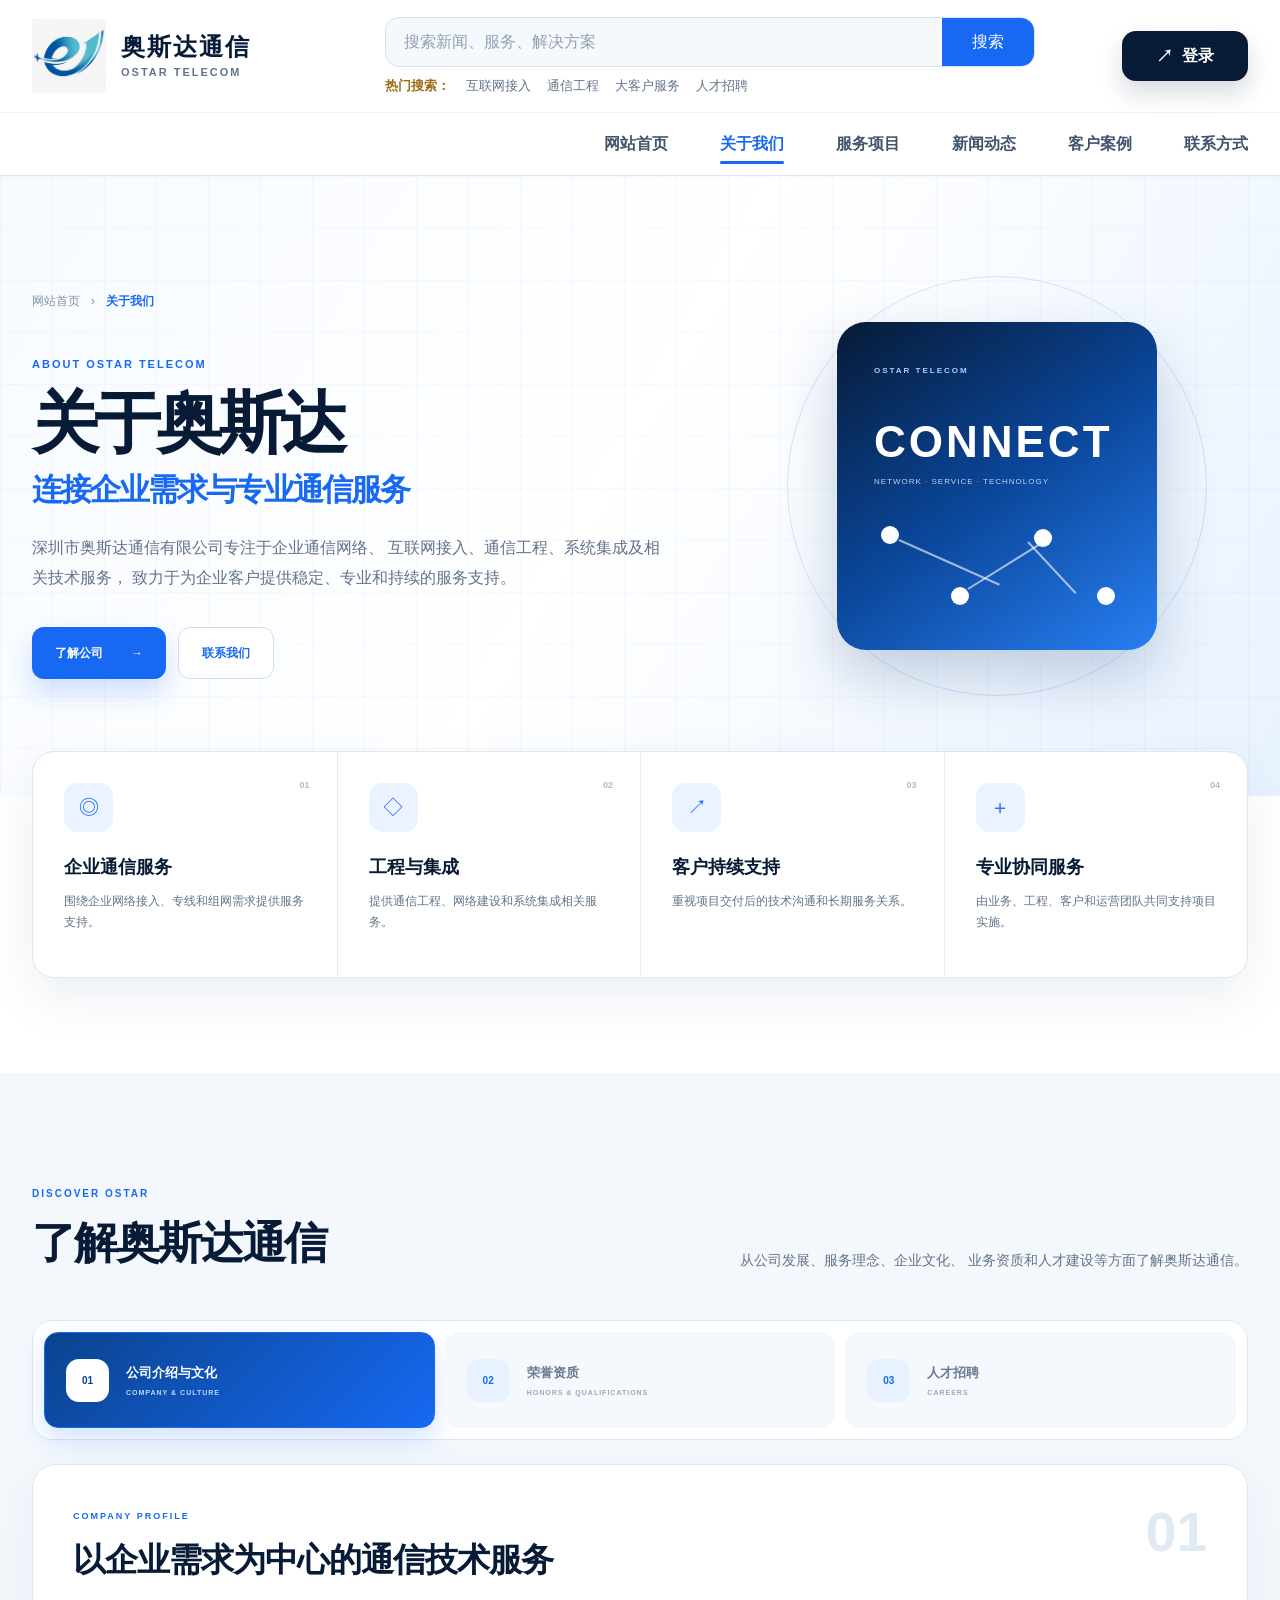
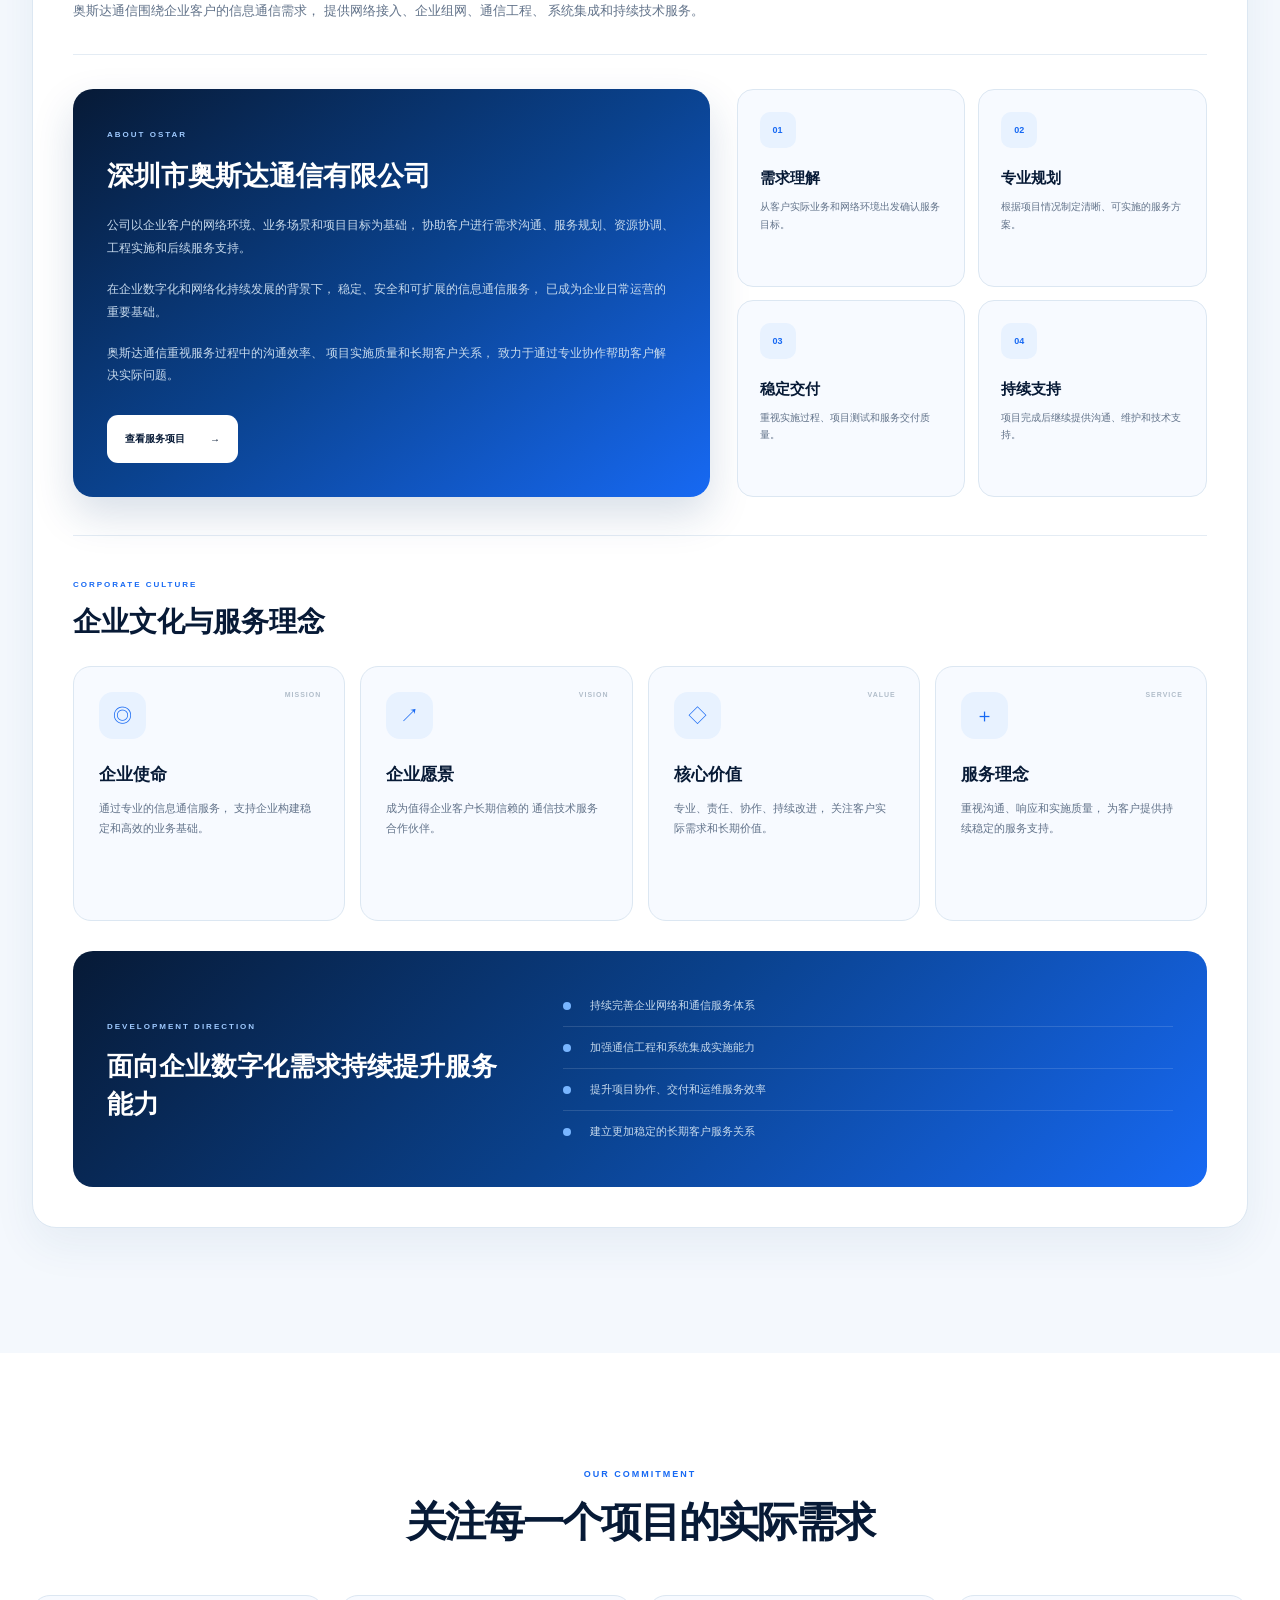
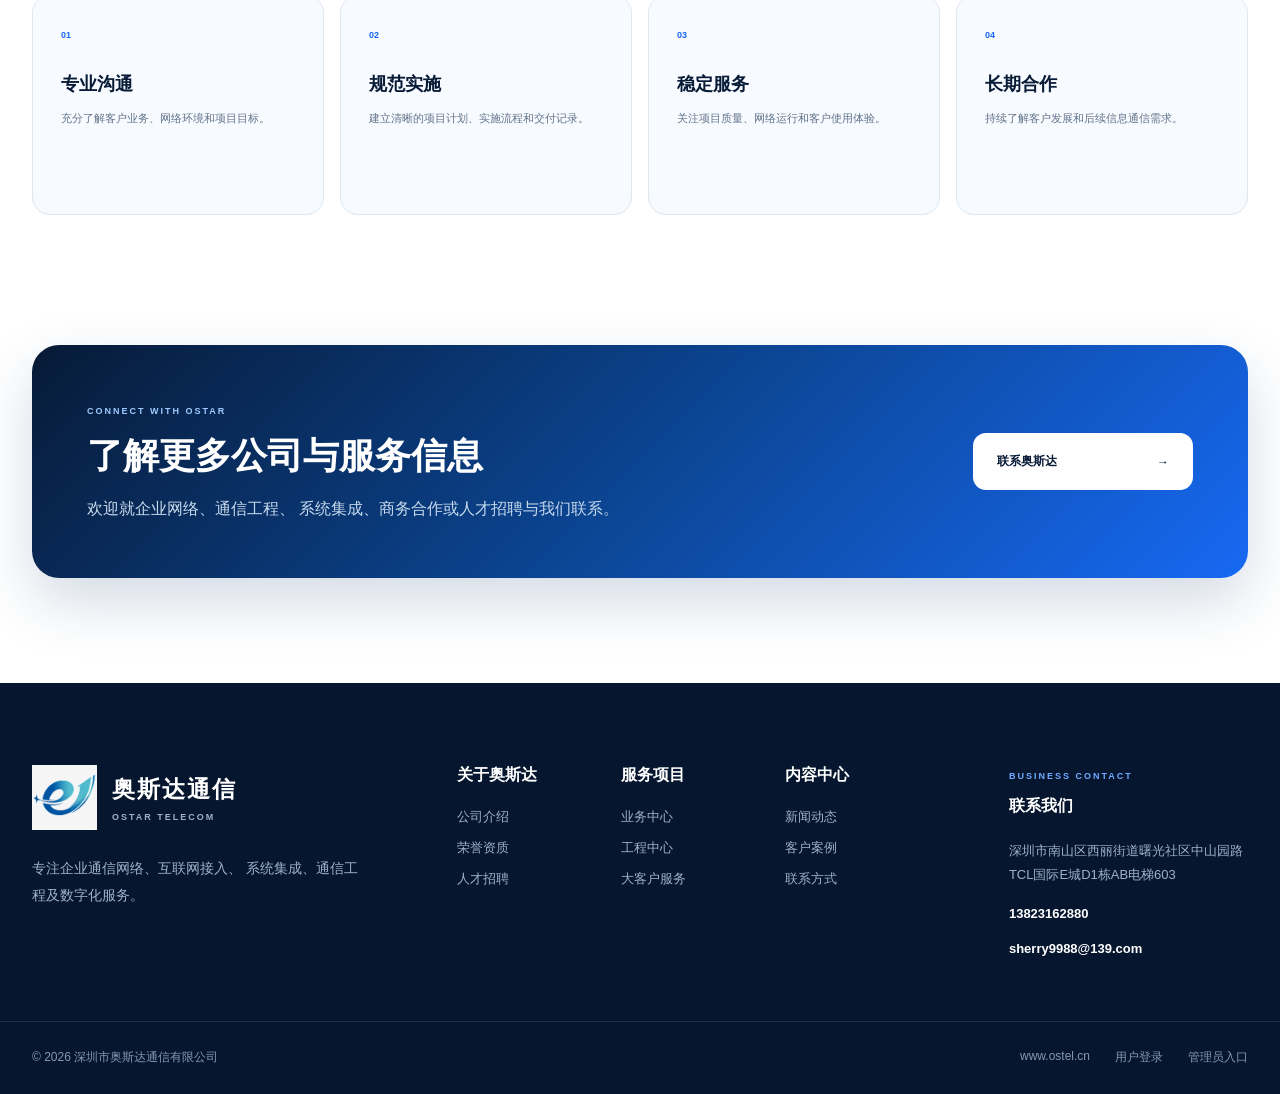
==== about.html @ 5149934c "Add files via upload" ====
<!DOCTYPE html>
<html lang="zh-CN">
<head>
  <meta charset="UTF-8">

  <meta
    name="viewport"
    content="width=device-width, initial-scale=1.0"
  >

  <meta
    name="description"
    content="了解深圳市奥斯达通信有限公司的公司介绍、企业文化、业务资质和人才招聘信息"
  >

  <title>关于我们｜奥斯达通信</title>

  <link rel="stylesheet" href="css/main.css">
  <link rel="stylesheet" href="css/about.css">
  <link rel="stylesheet" href="css/responsive.css">
</head>

<body class="about-page">

  <!-- ==============================
       网站顶部
  =============================== -->
  <header class="site-header">

    <div class="header-main container">

      <a
        class="brand"
        href="index.html"
        aria-label="返回网站首页"
      >
        <img
          class="brand-logo"
          src="images/logo/ostar-logo-icon.png"
          alt="奥斯达通信 Logo"
        >

        <span class="brand-name">
          <strong>奥斯达通信</strong>
          <small>OSTAR TELECOM</small>
        </span>
      </a>


      <div class="header-search">

        <div class="search-box">

          <input
            id="siteSearchInput"
            type="search"
            placeholder="搜索新闻、服务、解决方案"
            aria-label="网站搜索"
          >

          <button
            id="siteSearchButton"
            type="button"
          >
            搜索
          </button>

        </div>


        <div class="hot-search">

          <span class="hot-label">
            热门搜索：
          </span>

          <a href="services.html#business">
            互联网接入
          </a>

          <a href="services.html#engineering">
            通信工程
          </a>

          <a href="services.html#enterprise">
            大客户服务
          </a>

          <a href="about.html#careers">
            人才招聘
          </a>

        </div>

      </div>


      <div class="header-account">

        <a
          class="login-button"
          href="login.html"
        >
          <span class="login-icon">↗</span>
          <span>登录</span>
        </a>

      </div>

    </div>


    <nav
      class="main-navigation"
      aria-label="主导航"
    >

      <div class="container navigation-inner">

        <a class="nav-link" href="index.html">
          网站首页
        </a>

        <a
          class="nav-link active"
          href="about.html"
        >
          关于我们
        </a>

        <a class="nav-link" href="services.html">
          服务项目
        </a>

        <a class="nav-link" href="news.html">
          新闻动态
        </a>

        <a class="nav-link" href="cases.html">
          客户案例
        </a>

        <a class="nav-link" href="contact.html">
          联系方式
        </a>

      </div>

    </nav>

  </header>


  <main>

    <!-- ==============================
         关于我们首屏
    =============================== -->
    <section class="about-hero">

      <div class="about-hero-grid"></div>

      <div class="container about-hero-inner">

        <div class="about-hero-content">

          <nav
            class="about-breadcrumb"
            aria-label="当前位置"
          >
            <a href="index.html">
              网站首页
            </a>

            <span>›</span>

            <strong>
              关于我们
            </strong>
          </nav>


          <span class="about-eyebrow">
            ABOUT OSTAR TELECOM
          </span>

          <h1>
            关于奥斯达
            <span>连接企业需求与专业通信服务</span>
          </h1>

          <p>
            深圳市奥斯达通信有限公司专注于企业通信网络、
            互联网接入、通信工程、系统集成及相关技术服务，
            致力于为企业客户提供稳定、专业和持续的服务支持。
          </p>


          <div class="about-hero-actions">

            <button
              class="about-primary-button"
              id="viewAboutButton"
              type="button"
            >
              了解公司
              <span>→</span>
            </button>

            <a
              class="about-secondary-button"
              href="contact.html"
            >
              联系我们
            </a>

          </div>

        </div>


        <div class="about-hero-visual">

          <div class="about-orbit about-orbit-large"></div>
          <div class="about-orbit about-orbit-small"></div>

          <div class="about-visual-card">

            <span class="about-visual-label">
              OSTAR TELECOM
            </span>

            <strong>
              CONNECT
            </strong>

            <p>
              NETWORK · SERVICE · TECHNOLOGY
            </p>


            <div class="about-visual-diagram">

              <i></i>
              <i></i>
              <i></i>
              <i></i>

              <b></b>
              <b></b>
              <b></b>

            </div>

          </div>

        </div>

      </div>

    </section>


    <!-- ==============================
         公司能力概览
    =============================== -->
    <section class="about-overview">

      <div class="container about-overview-grid">

        <article>

          <span>01</span>

          <div class="about-overview-icon">
            ◎
          </div>

          <strong>企业通信服务</strong>

          <p>
            围绕企业网络接入、专线和组网需求提供服务支持。
          </p>

        </article>


        <article>

          <span>02</span>

          <div class="about-overview-icon">
            ◇
          </div>

          <strong>工程与集成</strong>

          <p>
            提供通信工程、网络建设和系统集成相关服务。
          </p>

        </article>


        <article>

          <span>03</span>

          <div class="about-overview-icon">
            ↗
          </div>

          <strong>客户持续支持</strong>

          <p>
            重视项目交付后的技术沟通和长期服务关系。
          </p>

        </article>


        <article>

          <span>04</span>

          <div class="about-overview-icon">
            ＋
          </div>

          <strong>专业协同服务</strong>

          <p>
            由业务、工程、客户和运营团队共同支持项目实施。
          </p>

        </article>

      </div>

    </section>


    <!-- ==============================
         关于我们主要栏目
    =============================== -->
    <section
      class="about-content-section"
      id="aboutContentSection"
    >

      <div class="container">

        <div class="about-section-heading">

          <div>
            <span>DISCOVER OSTAR</span>
            <h2>了解奥斯达通信</h2>
          </div>

          <p>
            从公司发展、服务理念、企业文化、
            业务资质和人才建设等方面了解奥斯达通信。
          </p>

        </div>


        <!-- 栏目切换按钮 -->
        <div
          class="about-tabs"
          role="tablist"
          aria-label="关于我们栏目"
        >

          <button
            class="about-tab-button active"
            id="aboutTabCompany"
            type="button"
            role="tab"
            aria-selected="true"
            aria-controls="aboutPanelCompany"
            data-about-tab="company"
          >
            <span>01</span>

            <div>
              <strong>公司介绍与文化</strong>
              <small>COMPANY & CULTURE</small>
            </div>
          </button>


          <button
            class="about-tab-button"
            id="aboutTabHonors"
            type="button"
            role="tab"
            aria-selected="false"
            aria-controls="aboutPanelHonors"
            data-about-tab="honors"
          >
            <span>02</span>

            <div>
              <strong>荣誉资质</strong>
              <small>HONORS & QUALIFICATIONS</small>
            </div>
          </button>


          <button
            class="about-tab-button"
            id="aboutTabCareers"
            type="button"
            role="tab"
            aria-selected="false"
            aria-controls="aboutPanelCareers"
            data-about-tab="careers"
          >
            <span>03</span>

            <div>
              <strong>人才招聘</strong>
              <small>CAREERS</small>
            </div>
          </button>

        </div>


        <!-- ==============================
             公司介绍与文化
        =============================== -->
        <section
          class="about-tab-panel active"
          id="aboutPanelCompany"
          role="tabpanel"
          aria-labelledby="aboutTabCompany"
          data-about-panel="company"
        >

          <div class="about-panel-header">

            <div>

              <span class="about-panel-eyebrow">
                COMPANY PROFILE
              </span>

              <h3>
                以企业需求为中心的通信技术服务
              </h3>

              <p>
                奥斯达通信围绕企业客户的信息通信需求，
                提供网络接入、企业组网、通信工程、
                系统集成和持续技术服务。
              </p>

            </div>

            <div class="about-panel-number">
              01
            </div>

          </div>


          <div class="company-introduction-layout">

            <div class="company-introduction-main">

              <span>ABOUT OSTAR</span>

              <h4>
                深圳市奥斯达通信有限公司
              </h4>

              <p>
                公司以企业客户的网络环境、业务场景和项目目标为基础，
                协助客户进行需求沟通、服务规划、资源协调、
                工程实施和后续服务支持。
              </p>

              <p>
                在企业数字化和网络化持续发展的背景下，
                稳定、安全和可扩展的信息通信服务，
                已成为企业日常运营的重要基础。
              </p>

              <p>
                奥斯达通信重视服务过程中的沟通效率、
                项目实施质量和长期客户关系，
                致力于通过专业协作帮助客户解决实际问题。
              </p>


              <a href="services.html">
                查看服务项目
                <span>→</span>
              </a>

            </div>


            <div class="company-introduction-points">

              <article>

                <span>01</span>

                <div>
                  <strong>需求理解</strong>

                  <p>
                    从客户实际业务和网络环境出发确认服务目标。
                  </p>
                </div>

              </article>


              <article>

                <span>02</span>

                <div>
                  <strong>专业规划</strong>

                  <p>
                    根据项目情况制定清晰、可实施的服务方案。
                  </p>
                </div>

              </article>


              <article>

                <span>03</span>

                <div>
                  <strong>稳定交付</strong>

                  <p>
                    重视实施过程、项目测试和服务交付质量。
                  </p>
                </div>

              </article>


              <article>

                <span>04</span>

                <div>
                  <strong>持续支持</strong>

                  <p>
                    项目完成后继续提供沟通、维护和技术支持。
                  </p>
                </div>

              </article>

            </div>

          </div>


          <!-- 企业文化 -->
          <div class="company-culture-section">

            <div class="company-culture-heading">

              <span>CORPORATE CULTURE</span>

              <h4>企业文化与服务理念</h4>

            </div>


            <div class="company-culture-grid">

              <article>

                <span>MISSION</span>

                <div class="culture-card-icon">
                  ◎
                </div>

                <h5>企业使命</h5>

                <p>
                  通过专业的信息通信服务，
                  支持企业构建稳定和高效的业务基础。
                </p>

              </article>


              <article>

                <span>VISION</span>

                <div class="culture-card-icon">
                  ↗
                </div>

                <h5>企业愿景</h5>

                <p>
                  成为值得企业客户长期信赖的
                  通信技术服务合作伙伴。
                </p>

              </article>


              <article>

                <span>VALUE</span>

                <div class="culture-card-icon">
                  ◇
                </div>

                <h5>核心价值</h5>

                <p>
                  专业、责任、协作、持续改进，
                  关注客户实际需求和长期价值。
                </p>

              </article>


              <article>

                <span>SERVICE</span>

                <div class="culture-card-icon">
                  ＋
                </div>

                <h5>服务理念</h5>

                <p>
                  重视沟通、响应和实施质量，
                  为客户提供持续稳定的服务支持。
                </p>

              </article>

            </div>

          </div>


          <!-- 发展方向 -->
          <div class="company-development">

            <div>

              <span>DEVELOPMENT DIRECTION</span>

              <h4>
                面向企业数字化需求持续提升服务能力
              </h4>

            </div>


            <ul>
              <li>持续完善企业网络和通信服务体系</li>
              <li>加强通信工程和系统集成实施能力</li>
              <li>提升项目协作、交付和运维服务效率</li>
              <li>建立更加稳定的长期客户服务关系</li>
            </ul>

          </div>

        </section>


        <!-- ==============================
     荣誉资质 / 中国大陆业务资质
=============================== -->
<section
  class="about-tab-panel"
  id="aboutPanelHonors"
  role="tabpanel"
  aria-labelledby="aboutTabHonors"
  data-about-panel="honors"
  hidden
>

  <div class="about-panel-header">

    <div>

      <span class="about-panel-eyebrow">
        HONORS & QUALIFICATIONS
      </span>

      <h3>
        中国大陆业务资质与服务能力
      </h3>

      <p>
        根据公司提供的资质资料，奥斯达通信在中国大陆可开展
        互联网接入、数据中心、企业组网、通信工程、系统集成、
        呼叫中心、安全认证、咨询培训及设备代理等相关服务。
      </p>

    </div>

    <div class="about-panel-number">
      02
    </div>

  </div>


  <div class="qualification-evidence-card">

    <figure class="qualification-image-card">

      <img
        src="images/honors/ostar-mainland-qualifications.png"
        alt="深圳市奥斯达通信有限公司中国大陆业务资质与可从事服务清单"
        loading="lazy"
      >

      <figcaption>
        中国大陆业务资质与可从事服务清单
      </figcaption>

    </figure>


    <div class="qualification-summary">

      <span class="qualification-summary-eyebrow">
        MAINLAND CHINA CAPABILITIES
      </span>

      <h4>
        覆盖网络、工程、安全与企业通信服务
      </h4>

      <p>
        资质资料列示的业务范围涵盖基础通信服务、增值电信服务、
        企业网络建设、通信工程、信息安全、咨询培训及设备代理等方向。
      </p>


      <div class="qualification-summary-grid">

        <article>

          <span>01</span>

          <div>
            <strong>网络与接入服务</strong>

            <p>
              ISP／IDC、SP、IP-VPN、ICP，以及国内互联网接入、
              数据中心和移动互联网相关服务。
            </p>
          </div>

        </article>


        <article>

          <span>02</span>

          <div>
            <strong>工程与系统集成</strong>

            <p>
              SI系统集成、电信工程、企业组网、
              智能楼宇及IT外包相关业务。
            </p>
          </div>

        </article>


        <article>

          <span>03</span>

          <div>
            <strong>企业通信与安全</strong>

            <p>
              400企业电话专线、呼叫中心系统开发与管理、
              座席外包，以及CA、RSA信息安全服务。
            </p>
          </div>

        </article>


        <article>

          <span>04</span>

          <div>
            <strong>咨询、应急与设备代理</strong>

            <p>
              运营商项目咨询培训、网络服务应急支撑，
              以及华为、华赛、金山和TCL相关设备与产品代理。
            </p>
          </div>

        </article>

      </div>

    </div>

  </div>


  <div class="qualification-detail-grid">

    <article>
      <span>ISP / IDC</span>
      <strong>互联网与数据中心</strong>
      <p>国内ISP、IDC、ATM、FR、DDN、SDH、PCM及xDSL服务。</p>
    </article>

    <article>
      <span>SP / ICP</span>
      <strong>增值电信服务</strong>
      <p>移动互联网服务及互联网内容服务。</p>
    </article>

    <article>
      <span>IP-VPN</span>
      <strong>企业专网服务</strong>
      <p>国内IP-VPN业务及企业网络连接服务。</p>
    </article>

    <article>
      <span>SI</span>
      <strong>系统集成</strong>
      <p>信息系统、网络系统和相关技术集成服务。</p>
    </article>

    <article>
      <span>ENGINEERING</span>
      <strong>电信工程与企业组网</strong>
      <p>电信工程、企业组网、智能楼宇和IT外包业务。</p>
    </article>

    <article>
      <span>CALL CENTER</span>
      <strong>企业通信服务</strong>
      <p>400企业电话专线、呼叫中心系统开发、管理与座席外包。</p>
    </article>

    <article>
      <span>SECURITY</span>
      <strong>信息安全服务</strong>
      <p>CA、RSA相关信息安全服务能力。</p>
    </article>

    <article>
      <span>SUPPORT</span>
      <strong>咨询培训与应急支撑</strong>
      <p>运营商项目咨询培训及大区级网络服务应急支撑。</p>
    </article>

  </div>


  <div class="qualification-notice">

    <span>资料说明</span>

    <p>
      本页面内容根据公司提供的资质清单整理。
      具体许可项目、服务范围、有效期限及代理资格，
      以公司当前有效证照、授权文件和相关监管要求为准。
    </p>

  </div>

</section>


        <!-- ==============================
     人才招聘
=============================== -->
<section
  class="about-tab-panel"
  id="aboutPanelCareers"
  role="tabpanel"
  aria-labelledby="aboutTabCareers"
  data-about-panel="careers"
  hidden
>

  <div class="about-panel-header">

    <div>

      <span class="about-panel-eyebrow">
        CAREERS AT OSTAR
      </span>

      <h3>
        与专业、负责和重视协作的人共同成长
      </h3>

      <p>
        奥斯达通信现面向行政支持、网络技术和业务销售方向招聘人才。
        具体岗位安排、任职条件及录用结果以公司正式通知为准。
      </p>

    </div>

    <div class="about-panel-number">
      03
    </div>

  </div>


  <div class="careers-hero-card">

    <div>

      <span>JOIN OUR TEAM</span>

      <h4>
        加入奥斯达通信
      </h4>

      <p>
        欢迎认同专业服务、责任意识和团队协作的人才，
        加入企业通信、网络技术、客户服务和运营支持团队。
      </p>

    </div>


    <a href="contact.html">
      提交应聘信息
      <span>→</span>
    </a>

  </div>


  <!-- ==============================
       在招岗位
  =============================== -->
  <section class="career-vacancies">

    <div class="career-vacancies-heading">

      <div>
        <span>OPEN POSITIONS</span>
        <h4>当前招聘岗位</h4>
      </div>

      <p>
        共开放 3 类岗位，计划招聘 5 人。
      </p>

    </div>


    <div class="career-job-list">

      <!-- 行政助理兼司机 -->
      <article class="career-job-card">

        <div class="career-job-header">

          <div>
            <span class="career-job-category">
              ADMINISTRATION
            </span>

            <h5>
              行政助理兼司机
            </h5>
          </div>

          <span class="career-job-count">
            招聘 1 人
          </span>

        </div>


        <div class="career-job-body">

          <section>

            <h6>岗位职责及要求</h6>

            <ol>
              <li>
                年龄21－27岁，高中以上学历，身高175CM以上，
                形象佳，持有有效机动车驾驶证。
              </li>

              <li>
                身体健康、精力充沛，能够承受一定工作压力，
                具备较强的安全意识。
              </li>

              <li>
                能够熟练使用电脑及常用办公系统。
              </li>

              <li>
                服役5年以上、退伍2年以内，或具备其他相关特长者优先考虑。
              </li>
            </ol>

          </section>

        </div>

      </article>


      <!-- 网络工程师 -->
      <article class="career-job-card featured">

        <div class="career-job-header">

          <div>
            <span class="career-job-category">
              NETWORK ENGINEERING
            </span>

            <h5>
              网络工程师
            </h5>
          </div>

          <span class="career-job-count">
            招聘 2 人
          </span>

        </div>


        <div class="career-job-body career-job-two-column">

          <section>

            <h6>岗位职责</h6>

            <ol>
              <li>
                协助销售人员及客服人员与IDC客户进行网络技术交流，
                完成技术方案设计和文档编写。
              </li>

              <li>
                负责IDC客户网络故障问题的沟通、协调与跟进。
              </li>

              <li>
                为IDC客户提供网络技术支持。
              </li>

              <li>
                负责体系内流程文档及相关规范的编写。
              </li>

              <li>
                基于公司业务流程，组织协调各部门完成流程优化及更新。
              </li>

              <li>
                根据数据分析方案进行业务数据统计与整理，
                并在既定时间内完成提交。
              </li>
            </ol>

          </section>


          <section>

            <h6>岗位要求</h6>

            <ol>
              <li>
                计算机、网络、通信等相关专业毕业。
              </li>

              <li>
                具有3年以上网络运维或技术支持工作经验。
              </li>

              <li>
                对BGP、OSPF等路由协议及其应用有深入理解。
              </li>

              <li>
                熟悉CISCO、华为、Juniper等主流网络设备
                在IP网络中的应用。
              </li>

              <li>
                具备较强的口头表达、沟通和协调能力。
              </li>

              <li>
                具有IDC网络技术支持经验者优先；
                具有电信运营商或IDC服务商售前技术支持经验，
                并对IDC服务行业有较深理解者优先。
              </li>
            </ol>

          </section>

        </div>

      </article>


      <!-- 销售经理 -->
      <article class="career-job-card">

        <div class="career-job-header">

          <div>
            <span class="career-job-category">
              BUSINESS DEVELOPMENT
            </span>

            <h5>
              销售经理
            </h5>
          </div>

          <span class="career-job-count">
            招聘 2 人
          </span>

        </div>


        <div class="career-job-body">

          <section>

            <h6>岗位要求</h6>

            <ol>
              <li>
                普通全日制大专以上学历，计算机相关专业。
              </li>

              <li>
                具有两年以上电信服务工作经验，
                有电信行业背景。
              </li>

              <li>
                性格开朗乐观，具备较强的沟通能力。
              </li>

              <li>
                具有IDC或网络游戏行业工作经验者优先考虑。
              </li>
            </ol>

          </section>

        </div>

      </article>

    </div>

  </section>


  <!-- ==============================
       我们重视的工作品质
  =============================== -->
  <div class="career-values">

    <div class="career-values-heading">

      <span>WHAT WE VALUE</span>

      <h4>
        我们重视的工作品质
      </h4>

    </div>


    <div class="career-values-grid">

      <article>
        <span>01</span>
        <strong>责任意识</strong>
        <p>认真对待客户需求、岗位任务和工作结果。</p>
      </article>

      <article>
        <span>02</span>
        <strong>沟通协作</strong>
        <p>能够与不同岗位共同推进项目和解决问题。</p>
      </article>

      <article>
        <span>03</span>
        <strong>持续学习</strong>
        <p>愿意学习通信、网络、项目和服务相关知识。</p>
      </article>

      <article>
        <span>04</span>
        <strong>客户意识</strong>
        <p>关注客户实际需求和服务过程中的使用体验。</p>
      </article>

    </div>

  </div>


  <!-- ==============================
       应聘说明
  =============================== -->
  <div class="career-application-card">

    <div>

      <span>APPLICATION</span>

      <h4>
        应聘方式
      </h4>

      <p>
        应聘人员可通过网站联系表单提交姓名、联系电话、
        电子邮箱、应聘岗位及个人情况。公司收到信息后，
        将根据岗位需求安排后续沟通。
      </p>

    </div>


    <div class="career-application-contact">

      <a href="tel:13823162880">
        <small>联系电话</small>
        <strong>13823162880</strong>
      </a>

      <a href="mailto:sherry9988@139.com">
        <small>电子邮箱</small>
        <strong>sherry9988@139.com</strong>
      </a>

    </div>

  </div>


  <div class="career-notice">

    <span>招聘说明</span>

    <div>

      <h4>
        岗位信息以公司正式通知为准
      </h4>

      <p>
        岗位职责、工作地点、薪酬待遇、招聘人数和录用条件，
        可能根据公司实际业务安排进行调整。
        发布前建议由公司人力资源或相关负责人再次审核全部招聘条件。
      </p>

    </div>

  </div>

</section>

      </div>

    </section>


    <!-- ==============================
         服务理念
    =============================== -->
    <section class="about-service-values">

      <div class="container">

        <div class="about-service-heading">

          <span>OUR COMMITMENT</span>

          <h2>
            关注每一个项目的实际需求
          </h2>

        </div>


        <div class="about-service-grid">

          <article>
            <span>01</span>
            <h3>专业沟通</h3>
            <p>充分了解客户业务、网络环境和项目目标。</p>
          </article>

          <article>
            <span>02</span>
            <h3>规范实施</h3>
            <p>建立清晰的项目计划、实施流程和交付记录。</p>
          </article>

          <article>
            <span>03</span>
            <h3>稳定服务</h3>
            <p>关注项目质量、网络运行和客户使用体验。</p>
          </article>

          <article>
            <span>04</span>
            <h3>长期合作</h3>
            <p>持续了解客户发展和后续信息通信需求。</p>
          </article>

        </div>

      </div>

    </section>


    <!-- ==============================
         底部联系区域
    =============================== -->
    <section class="about-contact-cta">

      <div class="container about-contact-inner">

        <div>

          <span>CONNECT WITH OSTAR</span>

          <h2>
            了解更多公司与服务信息
          </h2>

          <p>
            欢迎就企业网络、通信工程、
            系统集成、商务合作或人才招聘与我们联系。
          </p>

        </div>


        <a href="contact.html">
          联系奥斯达
          <span>→</span>
        </a>

      </div>

    </section>

  </main>


  <!-- ==============================
       网站底部
  =============================== -->
  <footer class="site-footer">

    <div class="container footer-main">

      <div class="footer-brand-column">

        <a
          class="footer-brand"
          href="index.html"
        >
          <img
            src="images/logo/ostar-logo-icon.png"
            alt="奥斯达通信 Logo"
          >

          <div>
            <strong>奥斯达通信</strong>
            <span>OSTAR TELECOM</span>
          </div>
        </a>

        <p>
          专注企业通信网络、互联网接入、
          系统集成、通信工程及数字化服务。
        </p>

      </div>


      <div class="footer-navigation">

        <div>
          <h3>关于奥斯达</h3>
          <a href="about.html#company">公司介绍</a>
          <a href="about.html#honors">荣誉资质</a>
          <a href="about.html#careers">人才招聘</a>
        </div>

        <div>
          <h3>服务项目</h3>
          <a href="services.html#business">业务中心</a>
          <a href="services.html#engineering">工程中心</a>
          <a href="services.html#enterprise">大客户服务</a>
        </div>

        <div>
          <h3>内容中心</h3>
          <a href="news.html">新闻动态</a>
          <a href="cases.html">客户案例</a>
          <a href="contact.html">联系方式</a>
        </div>

      </div>


      <div class="footer-contact">

        <span class="footer-small-title">
          BUSINESS CONTACT
        </span>

        <h3>联系我们</h3>

        <p>
          深圳市南山区西丽街道曙光社区中山园路
          TCL国际E城D1栋AB电梯603
        </p>

        <a href="tel:13823162880">
          13823162880
        </a>

        <a href="mailto:sherry9988@139.com">
          sherry9988@139.com
        </a>

      </div>

    </div>


    <div class="footer-bottom">

      <div class="container footer-bottom-inner">

        <span>
          © 2026 深圳市奥斯达通信有限公司
        </span>

        <div>
          <a
            href="https://www.ostel.cn"
            target="_blank"
            rel="noopener"
          >
            www.ostel.cn
          </a>

          <a href="login.html">用户登录</a>
          <a href="admin.html">管理员入口</a>
        </div>

      </div>

    </div>

  </footer>


  <script src="js/main.js"></script>
  <script src="js/about.js"></script>
  <script src="js/search.js"></script>

</body>
</html>
---- css/main.css ----
/* ========================================
   基础设置
======================================== */

:root {
  --primary: #1769f3;
  --primary-dark: #0752ca;
  --primary-light: #eaf3ff;

  --navy: #071a36;
  --navy-light: #18304f;

  --text: #11233e;
  --text-light: #62738a;

  --line: #dce7f3;
  --background: #ffffff;
  --background-soft: #f6faff;

  --green: #15b886;

  --shadow:
    0 18px 50px rgba(32, 77, 128, 0.13);

  --container-width: 1480px;
}

* {
  box-sizing: border-box;
}

html {
  scroll-behavior: smooth;
}

body {
  margin: 0;
  color: var(--text);
  background: var(--background);
  font-family:
    "Microsoft YaHei",
    "PingFang SC",
    Arial,
    sans-serif;
}

img {
  max-width: 100%;
}

a {
  color: inherit;
  text-decoration: none;
}

button,
input {
  font: inherit;
}

.container {
  width: min(calc(100% - 64px), var(--container-width));
  margin: 0 auto;
}


/* ========================================
   顶部导航
======================================== */

.site-header {
  position: relative;
  z-index: 100;
  background: rgba(255, 255, 255, 0.96);
  border-bottom: 1px solid var(--line);
}

.header-main {
  min-height: 112px;
  display: grid;
  grid-template-columns: 300px minmax(380px, 650px) 160px;
  align-items: center;
  justify-content: space-between;
  column-gap: 48px;
}

.brand {
  display: flex;
  align-items: center;
  gap: 15px;
  width: fit-content;
}

.brand-logo {
  display: block;
  width: 74px;
  height: 74px;
  object-fit: contain;
}

.brand-name {
  display: flex;
  flex-direction: column;
  line-height: 1;
}

.brand-name strong {
  color: var(--navy);
  font-size: 24px;
  letter-spacing: 2px;
}

.brand-name small {
  margin-top: 8px;
  color: var(--text-light);
  font-size: 11px;
  font-weight: 700;
  letter-spacing: 2px;
}

.header-search {
  width: 100%;
}

.search-box {
  display: flex;
  width: 100%;
  height: 50px;
  overflow: hidden;
  background: #f5f8fc;
  border: 1px solid #d7e2ef;
  border-radius: 14px;
  transition: 0.25s ease;
}

.search-box:focus-within {
  background: #ffffff;
  border-color: var(--primary);
  box-shadow: 0 0 0 4px rgba(23, 105, 243, 0.1);
}

.search-box input {
  min-width: 0;
  flex: 1;
  padding: 0 18px;
  color: var(--text);
  background: transparent;
  border: 0;
  outline: 0;
}

.search-box input::placeholder {
  color: #93a1b4;
}

.search-box button {
  width: 92px;
  color: #ffffff;
  cursor: pointer;
  background: var(--primary);
  border: 0;
  transition: 0.25s ease;
}

.search-box button:hover {
  background: var(--primary-dark);
}

.hot-search {
  display: flex;
  align-items: center;
  gap: 16px;
  margin-top: 10px;
  font-size: 13px;
}

.hot-label {
  color: #9a6b15;
  font-weight: 700;
}

.hot-search a {
  color: var(--text-light);
  transition: 0.2s ease;
}

.hot-search a:hover {
  color: var(--primary);
}

.header-account {
  display: flex;
  justify-content: flex-end;
}

.login-button {
  min-width: 126px;
  height: 50px;
  display: inline-flex;
  align-items: center;
  justify-content: center;
  gap: 9px;
  color: #ffffff;
  font-weight: 700;
  background: var(--navy);
  border-radius: 14px;
  box-shadow: 0 12px 25px rgba(7, 26, 54, 0.16);
  transition:
    transform 0.25s ease,
    background 0.25s ease;
}

.login-button:hover {
  transform: translateY(-2px);
  background: var(--primary);
}

.login-icon {
  font-size: 17px;
}

.main-navigation {
  border-top: 1px solid #edf2f7;
}

.navigation-inner {
  min-height: 62px;
  display: flex;
  align-items: center;
  justify-content: flex-end;
  gap: 52px;
}

.nav-link {
  position: relative;
  padding: 20px 0;
  color: #42546d;
  font-size: 16px;
  font-weight: 700;
  transition: 0.2s ease;
}

.nav-link::after {
  position: absolute;
  right: 0;
  bottom: 11px;
  left: 0;
  height: 3px;
  content: "";
  background: var(--primary);
  border-radius: 999px;
  transform: scaleX(0);
  transition: 0.25s ease;
}

.nav-link:hover,
.nav-link.active {
  color: var(--primary);
}

.nav-link:hover::after,
.nav-link.active::after {
  transform: scaleX(1);
}


/* ========================================
   首页首屏
======================================== */

.hero-section {
  position: relative;
  min-height: 690px;
  overflow: hidden;
  background:
    linear-gradient(
      115deg,
      #f8fbff 0%,
      #ffffff 48%,
      #ebf4ff 100%
    );
}

.hero-background-grid {
  position: absolute;
  inset: 0;
  opacity: 0.55;
  background-image:
    linear-gradient(
      rgba(70, 130, 200, 0.08) 1px,
      transparent 1px
    ),
    linear-gradient(
      90deg,
      rgba(70, 130, 200, 0.08) 1px,
      transparent 1px
    );
  background-size: 48px 48px;
  mask-image:
    linear-gradient(
      90deg,
      #000 0%,
      transparent 76%
    );
}

.hero-glow {
  position: absolute;
  border-radius: 50%;
  filter: blur(25px);
  pointer-events: none;
}

.hero-glow-one {
  top: -180px;
  right: -120px;
  width: 620px;
  height: 620px;
  background: rgba(62, 134, 255, 0.16);
}

.hero-glow-two {
  bottom: -180px;
  left: 28%;
  width: 420px;
  height: 420px;
  background: rgba(61, 218, 215, 0.1);
}

.hero-container {
  position: relative;
  z-index: 2;
  min-height: 690px;
  display: grid;
  grid-template-columns: minmax(0, 1fr) minmax(520px, 0.95fr);
  align-items: center;
  gap: 90px;
}

.hero-content {
  padding: 85px 0;
}

.hero-label {
  display: flex;
  align-items: center;
  gap: 13px;
  margin-bottom: 24px;
  color: var(--primary);
  font-size: 15px;
  font-weight: 800;
}

.hero-label-line {
  width: 38px;
  height: 3px;
  background: var(--primary);
  border-radius: 999px;
}

.hero-content h1 {
  max-width: 760px;
  margin: 0;
  color: var(--navy);
  font-size: clamp(58px, 5.2vw, 88px);
  line-height: 1.04;
  letter-spacing: -5px;
}

.hero-content h1 span {
  display: block;
  color: var(--primary);
}

.hero-description {
  max-width: 710px;
  margin: 30px 0 0;
  color: var(--text-light);
  font-size: 19px;
  line-height: 1.9;
}

.hero-actions {
  display: flex;
  gap: 16px;
  margin-top: 36px;
}

.primary-button,
.secondary-button {
  min-height: 58px;
  padding: 0 30px;
  display: inline-flex;
  align-items: center;
  justify-content: center;
  gap: 20px;
  font-weight: 800;
  border-radius: 15px;
  transition:
    transform 0.25s ease,
    box-shadow 0.25s ease;
}

.primary-button {
  color: #ffffff;
  background:
    linear-gradient(
      135deg,
      #1769f3,
      #3184ff
    );
  box-shadow:
    0 16px 30px rgba(23, 105, 243, 0.24);
}

.secondary-button {
  color: var(--navy);
  background: rgba(255, 255, 255, 0.75);
  border: 1px solid #d6e1ed;
}

.primary-button:hover,
.secondary-button:hover {
  transform: translateY(-3px);
}

.hero-tags {
  display: flex;
  flex-wrap: wrap;
  gap: 11px;
  margin-top: 25px;
}

.hero-tags span {
  padding: 9px 15px;
  color: #53677f;
  font-size: 13px;
  background: rgba(255, 255, 255, 0.74);
  border: 1px solid #dce6f1;
  border-radius: 999px;
}


/* ========================================
   右侧网络卡片
======================================== */

.hero-visual {
  position: relative;
  min-height: 520px;
  display: flex;
  align-items: center;
  justify-content: center;
}

.network-circle {
  position: absolute;
  border: 1px solid rgba(23, 105, 243, 0.18);
  border-radius: 50%;
}

.network-circle-one {
  width: 510px;
  height: 510px;
}

.network-circle-two {
  width: 390px;
  height: 390px;
  border-style: dashed;
}

.network-card {
  position: relative;
  z-index: 2;
  width: min(100%, 570px);
  padding: 34px;
  background: rgba(255, 255, 255, 0.88);
  border: 1px solid rgba(213, 226, 240, 0.86);
  border-radius: 28px;
  box-shadow: var(--shadow);
  backdrop-filter: blur(20px);
}

.network-card-header {
  display: flex;
  align-items: flex-start;
  justify-content: space-between;
  gap: 20px;
}

.network-eyebrow {
  color: #9aa9bb;
  font-size: 11px;
  font-weight: 800;
  letter-spacing: 1.2px;
}

.network-card h2 {
  margin: 8px 0 0;
  font-size: 23px;
}

.network-status {
  padding: 9px 13px;
  display: flex;
  align-items: center;
  gap: 8px;
  color: #198c68;
  font-size: 13px;
  background: #dcf8ef;
  border-radius: 999px;
}

.status-dot {
  width: 8px;
  height: 8px;
  background: var(--green);
  border-radius: 50%;
  box-shadow: 0 0 0 6px rgba(21, 184, 134, 0.11);
}

.chart-area {
  position: relative;
  height: 205px;
  margin-top: 25px;
  overflow: hidden;
  background:
    linear-gradient(
      180deg,
      #f1f7ff,
      #f8fbff
    );
  border-radius: 22px;
}

.chart-line {
  position: absolute;
  inset: 25px;
  opacity: 0.5;
  background-image:
    repeating-linear-gradient(
      0deg,
      transparent,
      transparent 39px,
      rgba(109, 152, 204, 0.16) 40px
    );
}

.chart-bars {
  position: absolute;
  right: 28px;
  bottom: 24px;
  left: 28px;
  height: 145px;
  display: flex;
  align-items: flex-end;
  gap: 13px;
}

.chart-bars span {
  flex: 1;
  min-height: 28px;
  background:
    linear-gradient(
      180deg,
      #63abff,
      #1769f3
    );
  border-radius: 8px 8px 3px 3px;
  box-shadow:
    0 8px 18px rgba(23, 105, 243, 0.18);
}

.network-services {
  display: grid;
  grid-template-columns: repeat(3, 1fr);
  gap: 11px;
  margin-top: 17px;
}

.network-services div {
  padding: 17px 18px;
  background: #f6f9fd;
  border: 1px solid #e5edf6;
  border-radius: 15px;
}

.network-services strong,
.network-services span {
  display: block;
}

.network-services strong {
  color: var(--navy);
  font-size: 17px;
}

.network-services span {
  margin-top: 7px;
  color: #7e8ca0;
  font-size: 12px;
}

.floating-card {
  position: absolute;
  z-index: 4;
  min-width: 158px;
  padding: 16px 19px;
  display: flex;
  align-items: center;
  gap: 14px;
  background: rgba(255, 255, 255, 0.94);
  border: 1px solid #dbe7f2;
  border-radius: 16px;
  box-shadow:
    0 14px 28px rgba(40, 80, 125, 0.13);
}

.floating-card span {
  width: 37px;
  height: 37px;
  display: grid;
  place-items: center;
  color: var(--primary);
  font-size: 12px;
  font-weight: 800;
  background: #edf5ff;
  border-radius: 11px;
}

.floating-card strong {
  font-size: 14px;
}

.floating-card-one {
  top: 72px;
  left: -25px;
}

.floating-card-two {
  top: 140px;
  right: -35px;
}

.floating-card-three {
  right: 20px;
  bottom: 55px;
}


/* ========================================
   企业数据栏
======================================== */

.company-data {
  color: #ffffff;
  background: var(--navy);
}

.company-data-grid {
  display: grid;
  grid-template-columns: repeat(4, 1fr);
}

.data-item {
  min-height: 115px;
  padding: 27px 32px;
  display: flex;
  flex-direction: column;
  justify-content: center;
  border-right: 1px solid rgba(255, 255, 255, 0.12);
}

.data-item:first-child {
  border-left: 1px solid rgba(255, 255, 255, 0.12);
}

.data-item strong {
  font-size: 19px;
}

.data-item span {
  margin-top: 10px;
  color: #aabbd0;
  font-size: 12px;
}


/* ========================================
   下一阶段占位
======================================== */

.next-section-placeholder {
  padding: 110px 0;
  text-align: center;
  background: #ffffff;
}

.next-section-placeholder span {
  color: var(--primary);
  font-size: 12px;
  font-weight: 900;
  letter-spacing: 2px;
}

.next-section-placeholder h2 {
  margin: 16px 0;
  color: var(--navy);
  font-size: 38px;
}

.next-section-placeholder p {
  max-width: 720px;
  margin: 0 auto;
  color: var(--text-light);
  font-size: 17px;
  line-height: 1.8;
}
/* ========================================
   通用区块标题
======================================== */

.section-block {
  padding: 120px 0;
}

.section-heading {
  margin-bottom: 56px;
}

.section-heading-center {
  max-width: 850px;
  margin-right: auto;
  margin-bottom: 60px;
  margin-left: auto;
  text-align: center;
}

.section-eyebrow {
  display: inline-block;
  color: var(--primary);
  font-size: 12px;
  font-weight: 900;
  letter-spacing: 2px;
}

.section-heading h2,
.about-content h2,
.advantages-heading h2 {
  margin: 15px 0 0;
  color: var(--navy);
  font-size: clamp(36px, 3.2vw, 54px);
  line-height: 1.2;
  letter-spacing: -2px;
}

.section-heading p {
  max-width: 720px;
  margin: 20px auto 0;
  color: var(--text-light);
  font-size: 17px;
  line-height: 1.8;
}


/* ========================================
   行业解决方案
======================================== */

.solutions-section {
  position: relative;
  overflow: hidden;
  background: #ffffff;
}

.solutions-section::before {
  position: absolute;
  top: 90px;
  left: -180px;
  width: 420px;
  height: 420px;
  content: "";
  background: rgba(45, 129, 255, 0.07);
  border-radius: 50%;
  filter: blur(20px);
}

.solutions-grid {
  position: relative;
  z-index: 2;
  display: grid;
  grid-template-columns: repeat(4, 1fr);
  gap: 22px;
}

.solution-card {
  min-height: 495px;
  padding: 30px;
  display: flex;
  flex-direction: column;
  background: #ffffff;
  border: 1px solid #dfE8f3;
  border-radius: 24px;
  box-shadow:
    0 14px 40px rgba(35, 72, 116, 0.07);
  transition:
    transform 0.3s ease,
    border-color 0.3s ease,
    box-shadow 0.3s ease;
}

.solution-card:hover {
  transform: translateY(-9px);
  border-color: rgba(23, 105, 243, 0.35);
  box-shadow:
    0 24px 55px rgba(35, 72, 116, 0.14);
}

.solution-card-featured {
  color: #ffffff;
  background:
    linear-gradient(
      145deg,
      #082250,
      #0b4ca8 62%,
      #1675ef
    );
  border-color: transparent;
}

.solution-top {
  display: flex;
  align-items: center;
  justify-content: space-between;
}

.solution-number {
  color: var(--primary);
  font-size: 13px;
  font-weight: 900;
}

.solution-card-featured .solution-number {
  color: #9dc7ff;
}

.solution-status,
.solution-category {
  padding: 7px 11px;
  color: #678099;
  font-size: 10px;
  font-weight: 900;
  letter-spacing: 1px;
  background: #f1f6fc;
  border-radius: 999px;
}

.solution-status {
  color: #d7e9ff;
  background: rgba(255, 255, 255, 0.13);
}

.solution-icon {
  width: 58px;
  height: 58px;
  margin-top: 34px;
  display: grid;
  place-items: center;
  color: var(--primary);
  font-size: 25px;
  background: #edf5ff;
  border-radius: 17px;
}

.solution-card-featured .solution-icon {
  color: #ffffff;
  background: rgba(255, 255, 255, 0.14);
}

.solution-card h3 {
  margin: 26px 0 0;
  color: var(--navy);
  font-size: 23px;
}

.solution-card-featured h3 {
  color: #ffffff;
}

.solution-card p {
  margin: 17px 0 0;
  color: var(--text-light);
  font-size: 15px;
  line-height: 1.8;
}

.solution-card-featured p {
  color: #c6d9f1;
}

.solution-card ul {
  margin: 24px 0 0;
  padding: 0;
  list-style: none;
}

.solution-card li {
  position: relative;
  margin-top: 12px;
  padding-left: 18px;
  color: #586d85;
  font-size: 13px;
}

.solution-card li::before {
  position: absolute;
  top: 6px;
  left: 0;
  width: 6px;
  height: 6px;
  content: "";
  background: var(--primary);
  border-radius: 50%;
}

.solution-card-featured li {
  color: #d2e2f7;
}

.solution-card-featured li::before {
  background: #8ac2ff;
}

.solution-card > a {
  margin-top: auto;
  padding-top: 30px;
  display: flex;
  align-items: center;
  justify-content: space-between;
  color: var(--primary);
  font-size: 14px;
  font-weight: 800;
}

.solution-card-featured > a {
  color: #ffffff;
}


/* ========================================
   公司介绍
======================================== */

.about-preview {
  overflow: hidden;
  background:
    linear-gradient(
      135deg,
      #f3f8ff,
      #ffffff 56%,
      #eef7ff
    );
}

.about-preview-grid {
  display: grid;
  grid-template-columns: minmax(500px, 0.95fr) 1fr;
  align-items: center;
  gap: 105px;
}

.about-visual {
  position: relative;
  min-height: 570px;
}

.about-visual::before {
  position: absolute;
  top: 20px;
  left: 40px;
  width: 430px;
  height: 430px;
  content: "";
  border: 1px solid rgba(23, 105, 243, 0.17);
  border-radius: 50%;
}

.about-visual::after {
  position: absolute;
  top: 80px;
  left: 100px;
  width: 310px;
  height: 310px;
  content: "";
  border: 1px dashed rgba(23, 105, 243, 0.2);
  border-radius: 50%;
}

.about-visual-main {
  position: absolute;
  z-index: 2;
  top: 85px;
  left: 0;
  width: 410px;
  min-height: 390px;
  padding: 54px 45px;
  color: #ffffff;
  background:
    linear-gradient(
      145deg,
      #071a36,
      #0a4598
    );
  border-radius: 31px;
  box-shadow:
    0 28px 60px rgba(22, 65, 118, 0.23);
}

.about-visual-label {
  color: #8dbfff;
  font-size: 12px;
  font-weight: 900;
  letter-spacing: 2px;
}

.about-visual-main h3 {
  margin: 25px 0 0;
  font-size: 38px;
  line-height: 1.25;
}

.about-visual-main p {
  margin: 25px 0 0;
  color: #c9daef;
  line-height: 1.9;
}

.about-metric {
  position: absolute;
  z-index: 4;
  min-width: 175px;
  padding: 21px;
  background: rgba(255, 255, 255, 0.94);
  border: 1px solid #dce7f3;
  border-radius: 19px;
  box-shadow:
    0 18px 38px rgba(38, 78, 126, 0.14);
  backdrop-filter: blur(15px);
}

.about-metric strong,
.about-metric span {
  display: block;
}

.about-metric strong {
  color: var(--primary);
  font-size: 27px;
}

.about-metric span {
  margin-top: 7px;
  color: var(--text-light);
  font-size: 12px;
}

.about-metric-one {
  top: 25px;
  right: 15px;
}

.about-metric-two {
  top: 245px;
  right: -25px;
}

.about-metric-three {
  right: 45px;
  bottom: 5px;
}

.about-content p {
  margin: 24px 0 0;
  color: var(--text-light);
  font-size: 17px;
  line-height: 1.9;
}

.about-values {
  margin-top: 37px;
  display: grid;
  grid-template-columns: repeat(3, 1fr);
  gap: 13px;
}

.about-values div {
  padding: 22px 18px;
  background: rgba(255, 255, 255, 0.77);
  border: 1px solid #dce7f3;
  border-radius: 17px;
}

.about-values span,
.about-values strong,
.about-values small {
  display: block;
}

.about-values span {
  color: var(--primary);
  font-size: 11px;
  font-weight: 900;
}

.about-values strong {
  margin-top: 10px;
  color: var(--navy);
  font-size: 18px;
}

.about-values small {
  margin-top: 7px;
  color: var(--text-light);
  line-height: 1.6;
}

.about-button {
  margin-top: 34px;
}


/* ========================================
   四大优势
======================================== */

.advantages-section {
  background: #ffffff;
}

.advantages-heading {
  display: flex;
  align-items: flex-end;
  justify-content: space-between;
  gap: 70px;
}

.advantages-heading p {
  max-width: 510px;
  margin: 0 0 5px;
  color: var(--text-light);
  font-size: 16px;
  line-height: 1.8;
}

.advantages-grid {
  display: grid;
  grid-template-columns: repeat(4, 1fr);
  gap: 21px;
}

.advantage-card {
  position: relative;
  min-height: 315px;
  padding: 31px;
  overflow: hidden;
  background:
    linear-gradient(
      145deg,
      #f8fbff,
      #ffffff
    );
  border: 1px solid #dfe9f4;
  border-radius: 23px;
  transition:
    transform 0.3s ease,
    box-shadow 0.3s ease;
}

.advantage-card::after {
  position: absolute;
  right: -55px;
  bottom: -65px;
  width: 165px;
  height: 165px;
  content: "";
  background: rgba(23, 105, 243, 0.07);
  border-radius: 50%;
}

.advantage-card:hover {
  transform: translateY(-8px);
  box-shadow:
    0 22px 50px rgba(37, 78, 126, 0.12);
}

.advantage-number {
  position: absolute;
  top: 25px;
  right: 27px;
  color: #b8c9dc;
  font-size: 13px;
  font-weight: 900;
}

.advantage-icon {
  width: 60px;
  height: 60px;
  display: grid;
  place-items: center;
  color: var(--primary);
  font-size: 27px;
  background: #eaf3ff;
  border-radius: 18px;
}

.advantage-card h3 {
  margin: 31px 0 0;
  color: var(--navy);
  font-size: 21px;
}

.advantage-card p {
  position: relative;
  z-index: 2;
  margin: 18px 0 0;
  color: var(--text-light);
  font-size: 14px;
  line-height: 1.85;
}

/* ========================================
   首页行业动态
======================================== */

.home-news {
  background: #f5f9ff;
}

.news-heading {
  display: flex;
  align-items: flex-end;
  justify-content: space-between;
  gap: 50px;
}

.section-more-link {
  margin-bottom: 7px;
  display: inline-flex;
  align-items: center;
  gap: 20px;
  color: var(--primary);
  font-weight: 800;
}

.home-news-grid {
  display: grid;
  grid-template-columns: 1.22fr 0.78fr;
  gap: 25px;
}

.featured-news-card {
  overflow: hidden;
  display: grid;
  grid-template-columns: 0.92fr 1.08fr;
  background: #ffffff;
  border: 1px solid #dce7f3;
  border-radius: 28px;
  box-shadow:
    0 20px 50px rgba(36, 77, 126, 0.09);
}

.featured-news-image {
  position: relative;
  min-height: 450px;
  overflow: hidden;
  background:
    linear-gradient(
      145deg,
      #071a36,
      #0b4eac 65%,
      #3282ff
    );
}

.featured-news-image::before {
  position: absolute;
  top: 65px;
  left: 55px;
  width: 265px;
  height: 265px;
  content: "";
  border: 1px solid rgba(255, 255, 255, 0.21);
  border-radius: 50%;
}

.featured-news-image::after {
  position: absolute;
  right: -75px;
  bottom: -75px;
  width: 250px;
  height: 250px;
  content: "";
  background: rgba(255, 255, 255, 0.08);
  border-radius: 50%;
}

.news-image-label {
  position: absolute;
  z-index: 2;
  top: 34px;
  left: 34px;
  color: #bcd7ff;
  font-size: 11px;
  font-weight: 900;
  letter-spacing: 2px;
}

.news-image-decoration {
  position: absolute;
  z-index: 3;
  right: 48px;
  bottom: 55px;
  left: 48px;
  height: 170px;
  display: flex;
  align-items: flex-end;
  gap: 18px;
}

.news-image-decoration span {
  flex: 1;
  background:
    linear-gradient(
      180deg,
      #74b7ff,
      #ffffff
    );
  border-radius: 10px 10px 3px 3px;
  opacity: 0.88;
}

.news-image-decoration span:nth-child(1) {
  height: 46%;
}

.news-image-decoration span:nth-child(2) {
  height: 82%;
}

.news-image-decoration span:nth-child(3) {
  height: 65%;
}

.featured-news-content {
  padding: 48px;
  display: flex;
  flex-direction: column;
  justify-content: center;
}

.news-meta {
  display: flex;
  align-items: center;
  justify-content: space-between;
  gap: 20px;
  color: #8a9aaf;
  font-size: 12px;
}

.news-meta span {
  color: var(--primary);
  font-weight: 800;
}

.featured-news-content h3 {
  margin: 24px 0 0;
  color: var(--navy);
  font-size: 30px;
  line-height: 1.45;
}

.featured-news-content p {
  margin: 20px 0 0;
  color: var(--text-light);
  font-size: 15px;
  line-height: 1.9;
}

.featured-news-content > a {
  margin-top: 35px;
  display: flex;
  align-items: center;
  justify-content: space-between;
  color: var(--primary);
  font-weight: 800;
}

.news-list {
  display: grid;
  grid-template-rows: repeat(2, 1fr);
  gap: 20px;
}

.news-list-card {
  padding: 31px;
  display: grid;
  grid-template-columns: 54px 1fr;
  gap: 22px;
  background: #ffffff;
  border: 1px solid #dce7f3;
  border-radius: 24px;
  transition:
    transform 0.3s ease,
    box-shadow 0.3s ease;
}

.news-list-card:hover {
  transform: translateY(-5px);
  box-shadow:
    0 20px 45px rgba(36, 77, 126, 0.1);
}

.news-list-number {
  width: 50px;
  height: 50px;
  display: grid;
  place-items: center;
  color: var(--primary);
  font-size: 13px;
  font-weight: 900;
  background: #edf5ff;
  border-radius: 15px;
}

.news-list-content h3 {
  margin: 17px 0 0;
  color: var(--navy);
  font-size: 20px;
  line-height: 1.45;
}

.news-list-content p {
  margin: 13px 0 0;
  color: var(--text-light);
  font-size: 14px;
  line-height: 1.75;
}

.news-list-content > a {
  margin-top: 22px;
  display: flex;
  align-items: center;
  justify-content: space-between;
  color: var(--primary);
  font-size: 13px;
  font-weight: 800;
}


/* ========================================
   合作客户
======================================== */

.partners-section {
  background: #ffffff;
}

.partners-logo-grid {
  display: grid;
  grid-template-columns: repeat(6, 1fr);
  gap: 15px;
}

.partner-logo-card {
  min-height: 155px;
  padding: 23px;
  display: flex;
  align-items: center;
  justify-content: center;
  flex-direction: column;
  background: #ffffff;
  border: 1px solid #dce7f3;
  border-radius: 19px;
  transition:
    transform 0.3s ease,
    border-color 0.3s ease,
    box-shadow 0.3s ease;
}

.partner-logo-card:hover {
  transform: translateY(-6px);
  border-color: rgba(23, 105, 243, 0.3);
  box-shadow:
    0 16px 38px rgba(37, 77, 124, 0.1);
}

.partner-logo-symbol {
  width: 43px;
  height: 43px;
  display: grid;
  place-items: center;
  color: var(--primary);
  font-size: 11px;
  font-weight: 900;
  background: #edf5ff;
  border-radius: 13px;
}

.partner-logo-card strong {
  margin-top: 14px;
  color: var(--navy);
  font-size: 15px;
}

.partner-logo-card small {
  margin-top: 6px;
  color: #a0aec0;
  font-size: 8px;
  font-weight: 800;
  letter-spacing: 1px;
}

.partners-bottom {
  margin-top: 32px;
  padding-top: 27px;
  display: flex;
  align-items: center;
  justify-content: space-between;
  color: var(--text-light);
  border-top: 1px solid #e5edf5;
}

.partners-bottom a {
  display: flex;
  align-items: center;
  gap: 18px;
  color: var(--primary);
  font-weight: 800;
}


/* ========================================
   首页联系我们
======================================== */

.home-contact-section {
  padding: 0 0 120px;
  background: #ffffff;
}

.home-contact-card {
  position: relative;
  min-height: 330px;
  padding: 70px;
  overflow: hidden;
  display: flex;
  align-items: center;
  justify-content: space-between;
  gap: 60px;
  color: #ffffff;
  background:
    linear-gradient(
      135deg,
      #071a36,
      #0b4595 60%,
      #1769f3
    );
  border-radius: 32px;
  box-shadow:
    0 28px 65px rgba(12, 56, 116, 0.22);
}

.contact-card-decoration {
  position: absolute;
  border: 1px solid rgba(255, 255, 255, 0.13);
  border-radius: 50%;
}

.contact-decoration-one {
  top: -150px;
  right: 22%;
  width: 390px;
  height: 390px;
}

.contact-decoration-two {
  right: -90px;
  bottom: -180px;
  width: 430px;
  height: 430px;
}

.home-contact-content {
  position: relative;
  z-index: 2;
  max-width: 760px;
}

.contact-eyebrow {
  color: #9cc8ff;
  font-size: 11px;
  font-weight: 900;
  letter-spacing: 2px;
}

.home-contact-content h2 {
  margin: 20px 0 0;
  font-size: clamp(36px, 3.3vw, 53px);
  line-height: 1.25;
  letter-spacing: -2px;
}

.home-contact-content p {
  max-width: 700px;
  margin: 22px 0 0;
  color: #c6d9ef;
  font-size: 16px;
  line-height: 1.8;
}

.home-contact-actions {
  position: relative;
  z-index: 2;
  min-width: 250px;
  display: flex;
  flex-direction: column;
  gap: 13px;
}

.contact-primary-button,
.contact-secondary-button {
  min-height: 57px;
  padding: 0 25px;
  display: flex;
  align-items: center;
  justify-content: center;
  gap: 22px;
  font-weight: 800;
  border-radius: 14px;
}

.contact-primary-button {
  color: var(--navy);
  background: #ffffff;
}

.contact-secondary-button {
  color: #ffffff;
  background: rgba(255, 255, 255, 0.1);
  border: 1px solid rgba(255, 255, 255, 0.2);
}


/* ========================================
   网站底部
======================================== */

.site-footer {
  color: #ffffff;
  background: #06162f;
}

.footer-main {
  padding: 82px 0 65px;
  display: grid;
  grid-template-columns: 1.05fr 1.45fr 0.75fr;
  gap: 90px;
}

.footer-brand {
  display: flex;
  align-items: center;
  gap: 15px;
}

.footer-brand img {
  width: 65px;
  height: 65px;
  object-fit: contain;
}

.footer-brand div {
  display: flex;
  flex-direction: column;
}

.footer-brand strong {
  font-size: 23px;
  letter-spacing: 2px;
}

.footer-brand span {
  margin-top: 7px;
  color: #9eb1ca;
  font-size: 9px;
  font-weight: 800;
  letter-spacing: 2px;
}

.footer-brand-column > p {
  max-width: 390px;
  margin: 25px 0 0;
  color: #9eb1ca;
  font-size: 14px;
  line-height: 1.9;
}

.footer-navigation {
  display: grid;
  grid-template-columns: repeat(3, 1fr);
  gap: 30px;
}

.footer-navigation h3,
.footer-contact h3 {
  margin: 0 0 22px;
  font-size: 16px;
}

.footer-navigation a {
  margin-top: 13px;
  display: block;
  color: #9eb1ca;
  font-size: 13px;
  transition: 0.2s ease;
}

.footer-navigation a:hover {
  color: #ffffff;
}

.footer-small-title {
  color: #70aaff;
  font-size: 9px;
  font-weight: 900;
  letter-spacing: 2px;
}

.footer-contact h3 {
  margin-top: 13px;
}

.footer-contact p {
  color: #9eb1ca;
  font-size: 13px;
  line-height: 1.8;
}

.footer-contact > a {
  margin-top: 20px;
  display: flex;
  align-items: center;
  justify-content: space-between;
  color: #ffffff;
  font-size: 13px;
  font-weight: 800;
}

.footer-bottom {
  border-top: 1px solid rgba(255, 255, 255, 0.1);
}

.footer-bottom-inner {
  min-height: 72px;
  display: flex;
  align-items: center;
  justify-content: space-between;
  color: #8498b3;
  font-size: 12px;
}

.footer-bottom-inner div {
  display: flex;
  gap: 25px;
}

/* ========================================
   首页动态新闻补充样式
======================================== */

/* 动态封面图片 */

.featured-news-image {
  position: relative;
  overflow: hidden;
}

.featured-news-image img {
  width: 100%;
  height: 100%;
  display: block;
  object-fit: cover;
  transition: transform 0.35s ease;
}

.featured-news-card:hover
.featured-news-image img {
  transform: scale(1.04);
}


/* 动态标题链接 */

.featured-news-content h3 a,
.news-list-content h3 a {
  color: inherit;
  transition: color 0.2s ease;
}

.featured-news-content h3 a:hover,
.news-list-content h3 a:hover {
  color: var(--primary);
}


/* 首页新闻加载状态 */

.home-news-loading {
  grid-column: 1 / -1;
  min-height: 250px;
  padding: 60px 30px;
  display: flex;
  align-items: center;
  justify-content: center;
  color: var(--text-light);
  text-align: center;
  background: #ffffff;
  border: 1px dashed #cbd9e8;
  border-radius: 24px;
  font-size: 14px;
}


/* 没有新闻和读取错误 */

.home-news-empty,
.home-news-error {
  grid-column: 1 / -1;
  min-height: 280px;
  padding: 60px 30px;
  display: flex;
  align-items: center;
  justify-content: center;
  flex-direction: column;
  text-align: center;
  color: var(--text-light);
  background: #ffffff;
  border: 1px dashed #cbd9e8;
  border-radius: 24px;
}

.home-news-empty > span,
.home-news-error > span {
  width: 60px;
  height: 60px;
  display: grid;
  place-items: center;
  color: var(--primary);
  background: #eaf3ff;
  border-radius: 18px;
  font-size: 23px;
  font-weight: 900;
}

.home-news-error > span {
  color: #c84747;
  background: #fff0f0;
}

.home-news-empty h3,
.home-news-error h3 {
  margin: 19px 0 0;
  color: var(--navy);
  font-size: 21px;
}

.home-news-empty p,
.home-news-error p {
  margin: 11px 0 0;
  font-size: 13px;
  line-height: 1.8;
}


/* 只有一篇新闻时右侧提示 */

.home-news-side-empty {
  min-height: 100%;
  padding: 35px;
  display: flex;
  justify-content: center;
  flex-direction: column;
  background: #ffffff;
  border: 1px dashed #ccd9e7;
  border-radius: 24px;
}

.home-news-side-empty > span {
  color: var(--primary);
  font-size: 9px;
  font-weight: 900;
  letter-spacing: 2px;
}

.home-news-side-empty strong {
  margin-top: 17px;
  color: var(--navy);
  font-size: 20px;
}

.home-news-side-empty p {
  margin: 13px 0 0;
  color: var(--text-light);
  font-size: 13px;
  line-height: 1.8;
}

.home-news-side-empty a {
  margin-top: 22px;
  color: var(--primary);
  font-size: 12px;
  font-weight: 800;
}


/* 首页新闻移动端补充 */

@media (max-width: 700px) {

  .home-news-loading,
  .home-news-empty,
  .home-news-error {
    min-height: 220px;
    padding: 45px 20px;
  }

  .home-news-side-empty {
    min-height: 230px;
  }
}
---- css/about.css ----
/* ========================================
   关于我们页面
======================================== */


/* ========================================
   关于我们首屏
======================================== */

.about-hero {
  position: relative;
  min-height: 620px;
  overflow: hidden;
  background:
    linear-gradient(
      120deg,
      #f6faff,
      #ffffff 48%,
      #e8f2ff
    );
}

.about-hero-grid {
  position: absolute;
  inset: 0;
  opacity: 0.52;
  background-image:
    linear-gradient(
      rgba(72, 132, 200, 0.08) 1px,
      transparent 1px
    ),
    linear-gradient(
      90deg,
      rgba(72, 132, 200, 0.08) 1px,
      transparent 1px
    );
  background-size: 52px 52px;
}

.about-hero-inner {
  position: relative;
  z-index: 2;
  min-height: 620px;
  display: grid;
  grid-template-columns:
    minmax(0, 1.12fr)
    minmax(350px, 0.88fr);
  align-items: center;
  gap: 75px;
}

.about-breadcrumb {
  display: flex;
  align-items: center;
  gap: 11px;
  color: #8294a8;
  font-size: 12px;
}

.about-breadcrumb a:hover {
  color: var(--primary);
}

.about-breadcrumb strong {
  color: var(--primary);
}

.about-eyebrow {
  margin-top: 48px;
  display: block;
  color: var(--primary);
  font-size: 11px;
  font-weight: 900;
  letter-spacing: 2px;
}

.about-hero-content h1 {
  margin: 18px 0 0;
  color: var(--navy);
  font-size: clamp(58px, 5.2vw, 82px);
  line-height: 1.08;
  letter-spacing: -5px;
}

.about-hero-content h1 span {
  margin-top: 13px;
  display: block;
  color: var(--primary);
  font-size: 0.46em;
  letter-spacing: -2px;
}

.about-hero-content > p {
  max-width: 740px;
  margin: 27px 0 0;
  color: var(--text-light);
  font-size: 16px;
  line-height: 1.9;
}

.about-hero-actions {
  margin-top: 34px;
  display: flex;
  flex-wrap: wrap;
  gap: 12px;
}

.about-primary-button,
.about-secondary-button {
  min-height: 52px;
  padding: 0 23px;
  display: inline-flex;
  align-items: center;
  justify-content: center;
  gap: 28px;
  border-radius: 12px;
  font-size: 12px;
  font-weight: 900;
}

.about-primary-button {
  color: #ffffff;
  cursor: pointer;
  background: var(--primary);
  border: 0;
  box-shadow:
    0 14px 28px
    rgba(23, 105, 243, 0.2);
}

.about-secondary-button {
  color: var(--primary);
  background: #ffffff;
  border: 1px solid #cfdeed;
}

.about-primary-button:hover,
.about-secondary-button:hover {
  transform: translateY(-2px);
}

.about-hero-visual {
  position: relative;
  min-height: 430px;
  display: grid;
  place-items: center;
}

.about-orbit {
  position: absolute;
  border: 1px solid rgba(23, 105, 243, 0.17);
  border-radius: 50%;
}

.about-orbit-large {
  width: 420px;
  height: 420px;
}

.about-orbit-small {
  width: 300px;
  height: 300px;
  border-style: dashed;
}

.about-visual-card {
  position: relative;
  z-index: 2;
  width: 320px;
  min-height: 320px;
  padding: 37px;
  color: #ffffff;
  background:
    linear-gradient(
      145deg,
      #071a36,
      #0a4699,
      #287ff3
    );
  border-radius: 29px;
  box-shadow:
    0 27px 60px
    rgba(29, 71, 127, 0.24);
}

.about-visual-label {
  color: #a7d0ff;
  font-size: 8px;
  font-weight: 900;
  letter-spacing: 2px;
}

.about-visual-card > strong {
  margin-top: 40px;
  display: block;
  font-size: 44px;
  letter-spacing: 3px;
}

.about-visual-card > p {
  margin: 10px 0 0;
  color: #bdd4ed;
  font-size: 8px;
  letter-spacing: 1px;
}

.about-visual-diagram {
  position: relative;
  height: 92px;
  margin-top: 35px;
}

.about-visual-diagram i {
  position: absolute;
  width: 18px;
  height: 18px;
  background: #ffffff;
  border-radius: 50%;
}

.about-visual-diagram i:nth-child(1) {
  top: 5px;
  left: 7px;
}

.about-visual-diagram i:nth-child(2) {
  bottom: 8px;
  left: 77px;
}

.about-visual-diagram i:nth-child(3) {
  top: 8px;
  right: 68px;
}

.about-visual-diagram i:nth-child(4) {
  right: 5px;
  bottom: 8px;
}

.about-visual-diagram b {
  position: absolute;
  height: 2px;
  background: rgba(255, 255, 255, 0.6);
  transform-origin: left center;
}

.about-visual-diagram b:nth-of-type(1) {
  top: 18px;
  left: 25px;
  width: 110px;
  transform: rotate(24deg);
}

.about-visual-diagram b:nth-of-type(2) {
  top: 67px;
  left: 94px;
  width: 99px;
  transform: rotate(-32deg);
}

.about-visual-diagram b:nth-of-type(3) {
  top: 20px;
  right: 22px;
  width: 70px;
  transform: rotate(47deg);
}


/* ========================================
   公司能力概览
======================================== */

.about-overview {
  padding: 0 0 95px;
  background: #ffffff;
}

.about-overview-grid {
  position: relative;
  z-index: 3;
  margin-top: -45px;
  display: grid;
  grid-template-columns: repeat(4, 1fr);
  background: #ffffff;
  border: 1px solid #dce7f2;
  border-radius: 22px;
  box-shadow:
    0 20px 50px
    rgba(37, 76, 122, 0.09);
}

.about-overview-grid article {
  position: relative;
  min-height: 225px;
  padding: 31px;
  border-left: 1px solid #e4edf5;
}

.about-overview-grid article:first-child {
  border-left: 0;
}

.about-overview-grid article > span {
  position: absolute;
  top: 28px;
  right: 27px;
  color: #b1bdca;
  font-size: 9px;
  font-weight: 900;
}

.about-overview-icon {
  width: 49px;
  height: 49px;
  display: grid;
  place-items: center;
  color: var(--primary);
  background: #eaf3ff;
  border-radius: 14px;
  font-size: 20px;
}

.about-overview-grid strong {
  margin-top: 23px;
  display: block;
  color: var(--navy);
  font-size: 18px;
}

.about-overview-grid p {
  margin: 12px 0 0;
  color: var(--text-light);
  font-size: 12px;
  line-height: 1.75;
}


/* ========================================
   关于我们主要内容
======================================== */

.about-content-section {
  padding: 110px 0 125px;
  background: #f4f8fd;
  scroll-margin-top: 24px;
}

.about-section-heading {
  display: flex;
  align-items: flex-end;
  justify-content: space-between;
  gap: 55px;
}

.about-section-heading div > span {
  color: var(--primary);
  font-size: 10px;
  font-weight: 900;
  letter-spacing: 2px;
}

.about-section-heading h2 {
  margin: 13px 0 0;
  color: var(--navy);
  font-size: 44px;
  letter-spacing: -2px;
}

.about-section-heading > p {
  max-width: 550px;
  margin: 0;
  color: var(--text-light);
  font-size: 14px;
  line-height: 1.8;
}


/* ========================================
   栏目切换按钮
======================================== */

.about-tabs {
  margin-top: 47px;
  padding: 11px;
  display: grid;
  grid-template-columns: repeat(3, 1fr);
  gap: 10px;
  background: #ffffff;
  border: 1px solid #dce7f2;
  border-radius: 20px;
}

.about-tab-button {
  min-height: 96px;
  padding: 19px 21px;
  display: flex;
  align-items: center;
  gap: 17px;
  color: #687c93;
  cursor: pointer;
  text-align: left;
  background: #f5f8fc;
  border: 1px solid transparent;
  border-radius: 14px;
  transition:
    color 0.22s ease,
    background 0.22s ease,
    border-color 0.22s ease,
    transform 0.22s ease,
    box-shadow 0.22s ease;
}

.about-tab-button:hover {
  transform: translateY(-2px);
  color: var(--primary);
  border-color: #cadff5;
}

.about-tab-button.active {
  color: #ffffff;
  background:
    linear-gradient(
      135deg,
      #0a438e,
      #1769f3
    );
  border-color: var(--primary);
  box-shadow:
    0 12px 27px
    rgba(23, 105, 243, 0.18);
}

.about-tab-button > span {
  width: 43px;
  height: 43px;
  flex: 0 0 auto;
  display: grid;
  place-items: center;
  color: var(--primary);
  background: #e8f2ff;
  border-radius: 13px;
  font-size: 10px;
  font-weight: 900;
}

.about-tab-button.active > span {
  color: #0a438e;
  background: #ffffff;
}

.about-tab-button > div {
  min-width: 0;
  display: flex;
  flex-direction: column;
}

.about-tab-button strong {
  font-size: 13px;
}

.about-tab-button small {
  margin-top: 7px;
  color: #9aa9b9;
  font-size: 7px;
  font-weight: 900;
  letter-spacing: 1px;
}

.about-tab-button.active small {
  color: #bcd8fa;
}


/* ========================================
   栏目面板通用
======================================== */

.about-tab-panel {
  margin-top: 24px;
  padding: 40px;
  background: #ffffff;
  border: 1px solid #dce7f2;
  border-radius: 24px;
  box-shadow:
    0 17px 44px
    rgba(37, 76, 122, 0.065);
}

.about-tab-panel[hidden] {
  display: none !important;
}

.about-panel-header {
  padding-bottom: 31px;
  display: flex;
  align-items: flex-start;
  justify-content: space-between;
  gap: 45px;
  border-bottom: 1px solid #e4ecf4;
}

.about-panel-eyebrow {
  color: var(--primary);
  font-size: 9px;
  font-weight: 900;
  letter-spacing: 2px;
}

.about-panel-header h3 {
  margin: 14px 0 0;
  color: var(--navy);
  font-size: 33px;
  line-height: 1.4;
  letter-spacing: -1px;
}

.about-panel-header p {
  max-width: 760px;
  margin: 16px 0 0;
  color: var(--text-light);
  font-size: 13px;
  line-height: 1.85;
}

.about-panel-number {
  flex: 0 0 auto;
  color: #e0eaf5;
  font-size: 55px;
  font-weight: 900;
  line-height: 1;
}


/* ========================================
   公司介绍
======================================== */

.company-introduction-layout {
  margin-top: 34px;
  display: grid;
  grid-template-columns:
    minmax(0, 1.15fr)
    minmax(330px, 0.85fr);
  gap: 27px;
}

.company-introduction-main {
  padding: 34px;
  color: #ffffff;
  background:
    linear-gradient(
      145deg,
      #071a36,
      #0a428e,
      #1769f3
    );
  border-radius: 20px;
  box-shadow:
    0 18px 40px
    rgba(25, 65, 116, 0.17);
}

.company-introduction-main > span {
  color: #9fcaff;
  font-size: 8px;
  font-weight: 900;
  letter-spacing: 2px;
}

.company-introduction-main h4 {
  margin: 16px 0 0;
  font-size: 27px;
  line-height: 1.45;
}

.company-introduction-main p {
  margin: 18px 0 0;
  color: #c7daed;
  font-size: 12px;
  line-height: 1.9;
}

.company-introduction-main > a {
  margin-top: 28px;
  min-height: 48px;
  padding: 0 18px;
  display: inline-flex;
  align-items: center;
  gap: 25px;
  color: var(--navy);
  background: #ffffff;
  border-radius: 11px;
  font-size: 10px;
  font-weight: 900;
}

.company-introduction-points {
  display: grid;
  grid-template-columns: 1fr 1fr;
  gap: 13px;
}

.company-introduction-points article {
  min-height: 185px;
  padding: 22px;
  background: #f7faff;
  border: 1px solid #dce7f2;
  border-radius: 16px;
}

.company-introduction-points article > span {
  width: 36px;
  height: 36px;
  display: grid;
  place-items: center;
  color: var(--primary);
  background: #e8f2ff;
  border-radius: 10px;
  font-size: 9px;
  font-weight: 900;
}

.company-introduction-points strong {
  margin-top: 21px;
  display: block;
  color: var(--navy);
  font-size: 15px;
}

.company-introduction-points p {
  margin: 10px 0 0;
  color: var(--text-light);
  font-size: 10px;
  line-height: 1.75;
}


/* ========================================
   企业文化
======================================== */

.company-culture-section {
  margin-top: 38px;
  padding-top: 37px;
  border-top: 1px solid #e4ecf4;
}

.company-culture-heading > span {
  color: var(--primary);
  font-size: 8px;
  font-weight: 900;
  letter-spacing: 2px;
}

.company-culture-heading h4 {
  margin: 12px 0 0;
  color: var(--navy);
  font-size: 28px;
}

.company-culture-grid {
  margin-top: 25px;
  display: grid;
  grid-template-columns: repeat(4, 1fr);
  gap: 15px;
}

.company-culture-grid article {
  position: relative;
  min-height: 255px;
  padding: 25px;
  background: #f7faff;
  border: 1px solid #dce7f2;
  border-radius: 18px;
  transition:
    transform 0.22s ease,
    background 0.22s ease,
    border-color 0.22s ease,
    box-shadow 0.22s ease;
}

.company-culture-grid article:hover {
  transform: translateY(-4px);
  background: #ffffff;
  border-color: #c4d9ee;
  box-shadow:
    0 15px 32px
    rgba(37, 76, 122, 0.08);
}

.company-culture-grid article > span {
  position: absolute;
  top: 24px;
  right: 23px;
  color: #b1bdca;
  font-size: 7px;
  font-weight: 900;
  letter-spacing: 1px;
}

.culture-card-icon {
  width: 47px;
  height: 47px;
  display: grid;
  place-items: center;
  color: var(--primary);
  background: #e8f2ff;
  border-radius: 14px;
  font-size: 19px;
}

.company-culture-grid h5 {
  margin: 24px 0 0;
  color: var(--navy);
  font-size: 17px;
}

.company-culture-grid p {
  margin: 13px 0 0;
  color: var(--text-light);
  font-size: 11px;
  line-height: 1.8;
}


/* ========================================
   发展方向
======================================== */

.company-development {
  margin-top: 30px;
  padding: 34px;
  display: grid;
  grid-template-columns:
    minmax(0, 0.8fr)
    minmax(0, 1.2fr);
  align-items: center;
  gap: 50px;
  color: #ffffff;
  background:
    linear-gradient(
      135deg,
      #071a36,
      #0a428e,
      #1769f3
    );
  border-radius: 20px;
}

.company-development div > span {
  color: #9fcaff;
  font-size: 8px;
  font-weight: 900;
  letter-spacing: 2px;
}

.company-development h4 {
  margin: 15px 0 0;
  font-size: 26px;
  line-height: 1.45;
}

.company-development ul {
  margin: 0;
  padding: 0;
  list-style: none;
}

.company-development li {
  position: relative;
  min-height: 42px;
  padding: 11px 0 11px 27px;
  color: #c7daed;
  border-bottom: 1px solid rgba(255, 255, 255, 0.13);
  font-size: 11px;
  line-height: 1.7;
}

.company-development li:last-child {
  border-bottom: 0;
}

.company-development li::before {
  position: absolute;
  top: 17px;
  left: 0;
  width: 8px;
  height: 8px;
  content: "";
  background: #78b5ff;
  border-radius: 50%;
}


/* ========================================
   荣誉资质
======================================== */

.honors-introduction {
  margin-top: 34px;
  display: grid;
  grid-template-columns:
    minmax(0, 1.15fr)
    minmax(300px, 0.85fr);
  align-items: stretch;
  gap: 25px;
}

.honors-introduction-content {
  padding: 34px;
  background: #f7faff;
  border: 1px solid #dce7f2;
  border-radius: 19px;
}

.honors-introduction-content > span {
  color: var(--primary);
  font-size: 8px;
  font-weight: 900;
  letter-spacing: 2px;
}

.honors-introduction-content h4 {
  margin: 15px 0 0;
  color: var(--navy);
  font-size: 27px;
  line-height: 1.45;
}

.honors-introduction-content p {
  margin: 17px 0 0;
  color: var(--text-light);
  font-size: 12px;
  line-height: 1.85;
}

.honors-introduction-content code {
  padding: 3px 6px;
  color: #1769f3;
  background: #e8f2ff;
  border-radius: 5px;
}

.honors-document-card {
  position: relative;
  min-height: 300px;
  padding: 35px;
  overflow: hidden;
  color: #ffffff;
  background:
    linear-gradient(
      145deg,
      #071a36,
      #0a4699,
      #287ff3
    );
  border-radius: 20px;
}

.honors-document-card > span {
  color: #a7d0ff;
  font-size: 8px;
  font-weight: 900;
  letter-spacing: 2px;
}

.honors-document-card > strong {
  margin-top: 38px;
  display: block;
  font-size: 43px;
  letter-spacing: 3px;
}

.honors-document-card > p {
  margin: 10px 0 0;
  color: #bdd4ed;
  font-size: 8px;
  letter-spacing: 1px;
}

.honors-document-lines {
  position: absolute;
  right: 35px;
  bottom: 34px;
  left: 35px;
}

.honors-document-lines i {
  height: 11px;
  margin-top: 12px;
  display: block;
  background: rgba(255, 255, 255, 0.48);
  border-radius: 6px;
}

.honors-document-lines i:nth-child(1) {
  width: 82%;
}

.honors-document-lines i:nth-child(2) {
  width: 64%;
}

.honors-document-lines i:nth-child(3) {
  width: 91%;
}

.honors-document-lines i:nth-child(4) {
  width: 48%;
}

.honors-category-grid {
  margin-top: 25px;
  display: grid;
  grid-template-columns: repeat(3, 1fr);
  gap: 16px;
}

.honors-category-grid article {
  position: relative;
  min-height: 245px;
  padding: 27px;
  background: #f7faff;
  border: 1px solid #dce7f2;
  border-radius: 18px;
}

.honors-category-grid article > span {
  position: absolute;
  top: 25px;
  right: 24px;
  color: #b0bdca;
  font-size: 9px;
  font-weight: 900;
}

.honors-category-icon {
  width: 48px;
  height: 48px;
  display: grid;
  place-items: center;
  color: var(--primary);
  background: #e8f2ff;
  border-radius: 14px;
  font-size: 18px;
}

.honors-category-grid h4 {
  margin: 24px 0 0;
  color: var(--navy);
  font-size: 18px;
}

.honors-category-grid p {
  margin: 12px 0 0;
  color: var(--text-light);
  font-size: 11px;
  line-height: 1.8;
}

.honors-category-grid small {
  margin-top: 22px;
  display: inline-block;
  color: #9aa8b8;
  font-size: 9px;
}

.honors-placeholder {
  margin-top: 25px;
  padding: 35px;
  display: flex;
  align-items: center;
  gap: 27px;
  background: #ffffff;
  border: 1px dashed #c9d8e7;
  border-radius: 18px;
}

.honors-placeholder-icon {
  width: 70px;
  height: 70px;
  flex: 0 0 auto;
  display: grid;
  place-items: center;
  color: var(--primary);
  background: #e8f2ff;
  border-radius: 19px;
  font-size: 27px;
}

.honors-placeholder div > span {
  color: var(--primary);
  font-size: 8px;
  font-weight: 900;
  letter-spacing: 2px;
}

.honors-placeholder h4 {
  margin: 11px 0 0;
  color: var(--navy);
  font-size: 21px;
}

.honors-placeholder p {
  max-width: 850px;
  margin: 11px 0 0;
  color: var(--text-light);
  font-size: 11px;
  line-height: 1.8;
}


/* ========================================
   人才招聘
======================================== */

.careers-hero-card {
  margin-top: 34px;
  padding: 39px;
  display: flex;
  align-items: center;
  justify-content: space-between;
  gap: 45px;
  color: #ffffff;
  background:
    linear-gradient(
      135deg,
      #071a36,
      #0a438e,
      #1769f3
    );
  border-radius: 21px;
  box-shadow:
    0 18px 43px
    rgba(27, 66, 119, 0.17);
}

.careers-hero-card div > span {
  color: #9fcaff;
  font-size: 8px;
  font-weight: 900;
  letter-spacing: 2px;
}

.careers-hero-card h4 {
  margin: 14px 0 0;
  font-size: 30px;
}

.careers-hero-card p {
  max-width: 720px;
  margin: 15px 0 0;
  color: #c8dcef;
  font-size: 12px;
  line-height: 1.85;
}

.careers-hero-card > a {
  min-width: 195px;
  min-height: 52px;
  padding: 0 20px;
  display: flex;
  align-items: center;
  justify-content: space-between;
  color: var(--navy);
  background: #ffffff;
  border-radius: 12px;
  font-size: 11px;
  font-weight: 900;
}

.career-direction-grid {
  margin-top: 25px;
  display: grid;
  grid-template-columns: repeat(2, 1fr);
  gap: 16px;
}

.career-direction-grid article {
  position: relative;
  min-height: 320px;
  padding: 29px;
  background: #f7faff;
  border: 1px solid #dce7f2;
  border-radius: 19px;
}

.career-direction-grid article > span {
  position: absolute;
  top: 27px;
  right: 26px;
  color: #b0bdca;
  font-size: 9px;
  font-weight: 900;
}

.career-direction-icon {
  width: 50px;
  height: 50px;
  display: grid;
  place-items: center;
  color: var(--primary);
  background: #e8f2ff;
  border-radius: 14px;
  font-size: 20px;
}

.career-direction-grid h4 {
  margin: 25px 0 0;
  color: var(--navy);
  font-size: 20px;
}

.career-direction-grid p {
  margin: 13px 0 0;
  color: var(--text-light);
  font-size: 11px;
  line-height: 1.8;
}

.career-direction-grid ul {
  margin: 21px 0 0;
  padding: 18px 0 0;
  list-style: none;
  border-top: 1px solid #dfe8f1;
}

.career-direction-grid li {
  position: relative;
  margin-top: 9px;
  padding-left: 18px;
  color: #657a91;
  font-size: 10px;
}

.career-direction-grid li::before {
  position: absolute;
  top: 5px;
  left: 0;
  width: 7px;
  height: 7px;
  content: "";
  background: var(--primary);
  border-radius: 50%;
}

.career-values {
  margin-top: 30px;
  padding-top: 35px;
  border-top: 1px solid #e4ecf4;
}

.career-values-heading > span {
  color: var(--primary);
  font-size: 8px;
  font-weight: 900;
  letter-spacing: 2px;
}

.career-values-heading h4 {
  margin: 12px 0 0;
  color: var(--navy);
  font-size: 27px;
}

.career-values-grid {
  margin-top: 24px;
  display: grid;
  grid-template-columns: repeat(4, 1fr);
  gap: 14px;
}

.career-values-grid article {
  min-height: 190px;
  padding: 24px;
  background: #f7faff;
  border: 1px solid #dce7f2;
  border-radius: 17px;
}

.career-values-grid article > span {
  color: var(--primary);
  font-size: 9px;
  font-weight: 900;
}

.career-values-grid strong {
  margin-top: 22px;
  display: block;
  color: var(--navy);
  font-size: 16px;
}

.career-values-grid p {
  margin: 11px 0 0;
  color: var(--text-light);
  font-size: 10px;
  line-height: 1.75;
}

.career-notice {
  margin-top: 25px;
  padding: 29px;
  display: flex;
  align-items: flex-start;
  gap: 28px;
  background: #fff8e8;
  border: 1px solid #eedcae;
  border-radius: 17px;
}

.career-notice > span {
  flex: 0 0 auto;
  padding: 7px 10px;
  color: #936a1e;
  background: #ffe9b8;
  border-radius: 999px;
  font-size: 8px;
  font-weight: 900;
}

.career-notice h4 {
  margin: 0;
  color: #6f531d;
  font-size: 18px;
}

.career-notice p {
  margin: 10px 0 0;
  color: #8b6d35;
  font-size: 11px;
  line-height: 1.75;
}


/* ========================================
   服务理念
======================================== */

.about-service-values {
  padding: 110px 0;
  background: #ffffff;
}

.about-service-heading {
  text-align: center;
}

.about-service-heading > span {
  color: var(--primary);
  font-size: 9px;
  font-weight: 900;
  letter-spacing: 2px;
}

.about-service-heading h2 {
  margin: 14px 0 0;
  color: var(--navy);
  font-size: 41px;
  letter-spacing: -2px;
}

.about-service-grid {
  margin-top: 45px;
  display: grid;
  grid-template-columns: repeat(4, 1fr);
  gap: 16px;
}

.about-service-grid article {
  min-height: 220px;
  padding: 28px;
  background: #f7faff;
  border: 1px solid #dce7f2;
  border-radius: 18px;
}

.about-service-grid article > span {
  color: var(--primary);
  font-size: 9px;
  font-weight: 900;
}

.about-service-grid h3 {
  margin: 30px 0 0;
  color: var(--navy);
  font-size: 18px;
}

.about-service-grid p {
  margin: 13px 0 0;
  color: var(--text-light);
  font-size: 11px;
  line-height: 1.8;
}


/* ========================================
   底部联系区域
======================================== */

.about-contact-cta {
  padding: 20px 0 105px;
  background: #ffffff;
}

.about-contact-inner {
  padding: 55px;
  display: flex;
  align-items: center;
  justify-content: space-between;
  gap: 55px;
  color: #ffffff;
  background:
    linear-gradient(
      135deg,
      #071a36,
      #0b4491,
      #1769f3
    );
  border-radius: 27px;
  box-shadow:
    0 24px 58px
    rgba(24, 63, 117, 0.19);
}

.about-contact-inner div > span {
  color: #9fcaff;
  font-size: 9px;
  font-weight: 900;
  letter-spacing: 2px;
}

.about-contact-inner h2 {
  margin: 14px 0 0;
  font-size: 36px;
}

.about-contact-inner p {
  margin: 14px 0 0;
  color: #c7daed;
  line-height: 1.75;
}

.about-contact-inner > a {
  min-width: 220px;
  min-height: 57px;
  padding: 0 24px;
  display: flex;
  align-items: center;
  justify-content: space-between;
  color: var(--navy);
  background: #ffffff;
  border-radius: 13px;
  font-size: 12px;
  font-weight: 900;
}


/* ========================================
   响应式
======================================== */

@media (max-width: 1100px) {

  .about-hero-inner {
    grid-template-columns: 1fr;
    padding-top: 75px;
    padding-bottom: 90px;
  }

  .about-hero-visual {
    display: none;
  }

  .about-overview-grid {
    grid-template-columns: repeat(2, 1fr);
  }

  .about-overview-grid article:nth-child(3) {
    border-top: 1px solid #e4edf5;
    border-left: 0;
  }

  .about-overview-grid article:nth-child(4) {
    border-top: 1px solid #e4edf5;
  }

  .company-introduction-layout,
  .honors-introduction {
    grid-template-columns: 1fr;
  }

  .company-culture-grid,
  .career-values-grid,
  .about-service-grid {
    grid-template-columns: repeat(2, 1fr);
  }

  .company-development {
    grid-template-columns: 1fr;
  }
}


@media (max-width: 850px) {

  .about-section-heading,
  .careers-hero-card,
  .about-contact-inner {
    align-items: flex-start;
    flex-direction: column;
  }

  .about-tabs {
    grid-template-columns: 1fr;
  }

  .career-direction-grid,
  .honors-category-grid {
    grid-template-columns: 1fr;
  }

  .careers-hero-card > a,
  .about-contact-inner > a {
    width: 100%;
  }
}


@media (max-width: 650px) {

  .about-hero,
  .about-hero-inner {
    min-height: auto;
  }

  .about-hero-inner {
    padding-top: 50px;
    padding-bottom: 85px;
  }

  .about-eyebrow {
    margin-top: 38px;
  }

  .about-hero-content h1 {
    font-size: 49px;
    letter-spacing: -3px;
  }

  .about-overview-grid,
  .company-introduction-points,
  .company-culture-grid,
  .career-values-grid,
  .about-service-grid {
    grid-template-columns: 1fr;
  }

  .about-overview-grid article {
    border-top: 1px solid #e4edf5;
    border-left: 0;
  }

  .about-overview-grid article:first-child {
    border-top: 0;
  }

  .about-content-section {
    padding: 75px 0;
  }

  .about-section-heading h2,
  .about-service-heading h2 {
    font-size: 34px;
  }

  .about-tab-panel {
    padding: 27px 21px;
  }

  .about-panel-header {
    flex-direction: column;
  }

  .about-panel-number {
    font-size: 42px;
  }

  .about-panel-header h3 {
    font-size: 27px;
  }

  .company-introduction-main,
  .honors-introduction-content,
  .honors-document-card,
  .careers-hero-card {
    padding: 27px 22px;
  }

  .company-development {
    padding: 28px 23px;
  }

  .honors-placeholder {
    align-items: flex-start;
    flex-direction: column;
  }

  .career-notice {
    flex-direction: column;
  }

  .about-service-values {
    padding: 75px 0;
  }

  .about-contact-cta {
    padding-bottom: 75px;
  }

  .about-contact-inner {
    padding: 36px 25px;
  }

  .about-contact-inner h2 {
    font-size: 29px;
  }
}

/* ========================================
   中国大陆业务资质展示
======================================== */

.qualification-evidence-card {
  margin-top: 34px;
  display: grid;
  grid-template-columns:
    minmax(420px, 1.05fr)
    minmax(0, 0.95fr);
  align-items: stretch;
  gap: 25px;
}

.qualification-image-card {
  margin: 0;
  padding: 18px;
  overflow: hidden;
  background: #f7faff;
  border: 1px solid #dce7f2;
  border-radius: 20px;
}

.qualification-image-card img {
  width: 100%;
  height: auto;
  display: block;
  background: #ffffff;
  border: 1px solid #d7e1eb;
  border-radius: 13px;
}

.qualification-image-card figcaption {
  padding: 15px 4px 2px;
  color: #6f8298;
  font-size: 10px;
  line-height: 1.6;
  text-align: center;
}

.qualification-summary {
  padding: 34px;
  color: #ffffff;
  background:
    linear-gradient(
      145deg,
      #071a36,
      #0a4699,
      #287ff3
    );
  border-radius: 20px;
  box-shadow:
    0 18px 42px
    rgba(27, 66, 119, 0.17);
}

.qualification-summary-eyebrow {
  color: #a7d0ff;
  font-size: 8px;
  font-weight: 900;
  letter-spacing: 2px;
}

.qualification-summary > h4 {
  margin: 16px 0 0;
  font-size: 28px;
  line-height: 1.45;
}

.qualification-summary > p {
  margin: 16px 0 0;
  color: #c8dcef;
  font-size: 11px;
  line-height: 1.85;
}

.qualification-summary-grid {
  margin-top: 25px;
  display: grid;
  grid-template-columns: 1fr 1fr;
  gap: 12px;
}

.qualification-summary-grid article {
  min-height: 155px;
  padding: 18px;
  background: rgba(255, 255, 255, 0.09);
  border: 1px solid rgba(255, 255, 255, 0.13);
  border-radius: 14px;
}

.qualification-summary-grid article > span {
  width: 32px;
  height: 32px;
  display: grid;
  place-items: center;
  color: #0a438e;
  background: #ffffff;
  border-radius: 9px;
  font-size: 8px;
  font-weight: 900;
}

.qualification-summary-grid strong {
  margin-top: 16px;
  display: block;
  color: #ffffff;
  font-size: 12px;
}

.qualification-summary-grid p {
  margin: 8px 0 0;
  color: #c8dcef;
  font-size: 9px;
  line-height: 1.7;
}

.qualification-detail-grid {
  margin-top: 25px;
  display: grid;
  grid-template-columns: repeat(4, 1fr);
  gap: 15px;
}

.qualification-detail-grid article {
  min-height: 205px;
  padding: 24px;
  background: #f7faff;
  border: 1px solid #dce7f2;
  border-radius: 17px;
  transition:
    transform 0.22s ease,
    background 0.22s ease,
    border-color 0.22s ease,
    box-shadow 0.22s ease;
}

.qualification-detail-grid article:hover {
  transform: translateY(-3px);
  background: #ffffff;
  border-color: #bfd6ec;
  box-shadow:
    0 14px 30px
    rgba(37, 76, 122, 0.08);
}

.qualification-detail-grid article > span {
  color: #1769f3;
  font-size: 8px;
  font-weight: 900;
  letter-spacing: 1px;
}

.qualification-detail-grid strong {
  margin-top: 20px;
  display: block;
  color: #071a36;
  font-size: 16px;
  line-height: 1.5;
}

.qualification-detail-grid p {
  margin: 11px 0 0;
  color: #74869a;
  font-size: 10px;
  line-height: 1.8;
}

.qualification-notice {
  margin-top: 25px;
  padding: 24px 27px;
  display: flex;
  align-items: flex-start;
  gap: 18px;
  background: #fff8e8;
  border: 1px solid #eedcae;
  border-radius: 16px;
}

.qualification-notice > span {
  flex: 0 0 auto;
  padding: 7px 10px;
  color: #936a1e;
  background: #ffe9b8;
  border-radius: 999px;
  font-size: 8px;
  font-weight: 900;
}

.qualification-notice p {
  margin: 0;
  color: #826733;
  font-size: 10px;
  line-height: 1.8;
}

@media (max-width: 1150px) {

  .qualification-evidence-card {
    grid-template-columns: 1fr;
  }

  .qualification-detail-grid {
    grid-template-columns: repeat(2, 1fr);
  }
}

@media (max-width: 650px) {

  .qualification-image-card,
  .qualification-summary {
    padding: 21px;
  }

  .qualification-summary-grid,
  .qualification-detail-grid {
    grid-template-columns: 1fr;
  }

  .qualification-notice {
    flex-direction: column;
  }
}

/* ========================================
   正式招聘岗位
======================================== */

.career-vacancies {
  margin-top: 34px;
}

.career-vacancies-heading {
  display: flex;
  align-items: flex-end;
  justify-content: space-between;
  gap: 30px;
}

.career-vacancies-heading div > span {
  color: #1769f3;
  font-size: 8px;
  font-weight: 900;
  letter-spacing: 2px;
}

.career-vacancies-heading h4 {
  margin: 12px 0 0;
  color: #071a36;
  font-size: 28px;
}

.career-vacancies-heading > p {
  margin: 0;
  color: #8293a7;
  font-size: 11px;
}

.career-job-list {
  margin-top: 24px;
  display: grid;
  gap: 18px;
}

.career-job-card {
  overflow: hidden;
  background: #f7faff;
  border: 1px solid #dce7f2;
  border-radius: 20px;
  transition:
    transform 0.22s ease,
    border-color 0.22s ease,
    box-shadow 0.22s ease;
}

.career-job-card:hover {
  transform: translateY(-3px);
  border-color: #bfd6ec;
  box-shadow:
    0 16px 36px
    rgba(37, 76, 122, 0.08);
}

.career-job-card.featured {
  background: #ffffff;
  border-color: #bcd4ec;
  box-shadow:
    0 15px 38px
    rgba(37, 76, 122, 0.07);
}

.career-job-header {
  padding: 25px 28px;
  display: flex;
  align-items: flex-start;
  justify-content: space-between;
  gap: 25px;
  background: #ffffff;
  border-bottom: 1px solid #e1eaf3;
}

.career-job-category {
  color: #1769f3;
  font-size: 8px;
  font-weight: 900;
  letter-spacing: 2px;
}

.career-job-header h5 {
  margin: 11px 0 0;
  color: #071a36;
  font-size: 23px;
}

.career-job-count {
  flex: 0 0 auto;
  padding: 8px 12px;
  color: #1769f3;
  background: #e8f2ff;
  border-radius: 999px;
  font-size: 9px;
  font-weight: 900;
}

.career-job-body {
  padding: 28px;
}

.career-job-two-column {
  display: grid;
  grid-template-columns: 1fr 1fr;
  gap: 30px;
}

.career-job-body section {
  min-width: 0;
}

.career-job-body section + section {
  padding-left: 30px;
  border-left: 1px solid #dfe8f1;
}

.career-job-body h6 {
  margin: 0;
  color: #071a36;
  font-size: 15px;
}

.career-job-body ol {
  margin: 19px 0 0;
  padding-left: 22px;
}

.career-job-body li {
  margin-top: 11px;
  padding-left: 5px;
  color: #63778e;
  font-size: 11px;
  line-height: 1.85;
}

.career-job-body li:first-child {
  margin-top: 0;
}

.career-application-card {
  margin-top: 27px;
  padding: 34px;
  display: grid;
  grid-template-columns:
    minmax(0, 1fr)
    minmax(340px, 0.72fr);
  align-items: center;
  gap: 45px;
  color: #ffffff;
  background:
    linear-gradient(
      135deg,
      #071a36,
      #0a438e,
      #1769f3
    );
  border-radius: 20px;
}

.career-application-card div:first-child > span {
  color: #9fcaff;
  font-size: 8px;
  font-weight: 900;
  letter-spacing: 2px;
}

.career-application-card h4 {
  margin: 13px 0 0;
  font-size: 27px;
}

.career-application-card p {
  max-width: 700px;
  margin: 14px 0 0;
  color: #c8dcef;
  font-size: 11px;
  line-height: 1.85;
}

.career-application-contact {
  display: grid;
  gap: 11px;
}

.career-application-contact a {
  min-height: 75px;
  padding: 17px 19px;
  display: flex;
  justify-content: center;
  flex-direction: column;
  background: rgba(255, 255, 255, 0.1);
  border: 1px solid rgba(255, 255, 255, 0.16);
  border-radius: 13px;
}

.career-application-contact small {
  color: #a9caf0;
  font-size: 8px;
}

.career-application-contact strong {
  margin-top: 7px;
  overflow-wrap: anywhere;
  color: #ffffff;
  font-size: 12px;
}

@media (max-width: 950px) {

  .career-job-two-column,
  .career-application-card {
    grid-template-columns: 1fr;
  }

  .career-job-body section + section {
    padding-top: 28px;
    padding-left: 0;
    border-top: 1px solid #dfe8f1;
    border-left: 0;
  }
}

@media (max-width: 650px) {

  .career-vacancies-heading,
  .career-job-header {
    align-items: flex-start;
    flex-direction: column;
  }

  .career-job-body,
  .career-job-header,
  .career-application-card {
    padding: 23px 21px;
  }

  .career-job-count {
    align-self: flex-start;
  }
}
---- css/responsive.css ----
@media (max-width: 1180px) {

  .header-main {
    grid-template-columns: 250px 1fr 130px;
    column-gap: 25px;
  }

  .brand-logo {
    width: 62px;
    height: 62px;
  }

  .brand-name strong {
    font-size: 20px;
  }

  .hero-container {
    grid-template-columns: 1fr 480px;
    gap: 45px;
  }

  .hero-content h1 {
    font-size: 62px;
  }

  .floating-card-one {
    left: 0;
  }

  .floating-card-two {
    right: 0;
  }
}


@media (max-width: 900px) {

  .container {
    width: min(calc(100% - 36px), 1480px);
  }

  .header-main {
    padding: 20px 0;
    grid-template-columns: 1fr auto;
    row-gap: 20px;
  }

  .header-search {
    grid-column: 1 / -1;
    grid-row: 2;
  }

  .navigation-inner {
    justify-content: flex-start;
    gap: 32px;
    overflow-x: auto;
  }

  .nav-link {
    white-space: nowrap;
  }

  .hero-container {
    padding: 75px 0;
    grid-template-columns: 1fr;
  }

  .hero-content {
    padding: 0;
  }

  .hero-visual {
    min-height: 560px;
  }

  .company-data-grid {
    grid-template-columns: repeat(2, 1fr);
  }

  .data-item:nth-child(2) {
    border-right: 0;
  }
}


@media (max-width: 600px) {

  .container {
    width: min(calc(100% - 24px), 1480px);
  }

  .site-header {
    position: relative;
  }

  .header-main {
    min-height: auto;
  }

  .brand {
    gap: 10px;
  }

  .brand-logo {
    width: 52px;
    height: 52px;
  }

  .brand-name strong {
    font-size: 17px;
  }

  .brand-name small {
    font-size: 8px;
  }

  .login-button {
    min-width: 92px;
    height: 44px;
  }

  .hot-search {
    overflow-x: auto;
    white-space: nowrap;
  }

  .navigation-inner {
    gap: 25px;
  }

  .hero-section,
  .hero-container {
    min-height: auto;
  }

  .hero-content h1 {
    font-size: 47px;
    letter-spacing: -3px;
  }

  .hero-description {
    font-size: 16px;
  }

  .hero-actions {
    flex-direction: column;
  }

  .primary-button,
  .secondary-button {
    width: 100%;
  }

  .hero-visual {
    min-height: 470px;
  }

  .network-card {
    padding: 22px;
  }

  .network-card-header {
    flex-direction: column;
  }

  .chart-area {
    height: 175px;
  }

  .network-services {
    grid-template-columns: 1fr;
  }

  .network-services div:nth-child(n + 2) {
    display: none;
  }

  .floating-card {
    min-width: 130px;
    padding: 11px;
  }

  .floating-card-two {
    top: 125px;
  }

  .floating-card-three {
    right: 0;
  }

  .company-data-grid {
    grid-template-columns: 1fr;
  }

  .data-item {
    min-height: 95px;
    border-right: 0;
    border-bottom: 1px solid rgba(255, 255, 255, 0.12);
  }

  .next-section-placeholder {
    padding: 75px 0;
  }

  .next-section-placeholder h2 {
    font-size: 29px;
  }
}
/* ========================================
   首页新增区域响应式
======================================== */

@media (max-width: 1180px) {

  .solutions-grid,
  .advantages-grid {
    grid-template-columns: repeat(2, 1fr);
  }

  .about-preview-grid {
    grid-template-columns: 480px 1fr;
    gap: 60px;
  }

  .about-metric-two {
    right: 0;
  }
}


@media (max-width: 900px) {

  .section-block {
    padding: 90px 0;
  }

  .about-preview-grid {
    grid-template-columns: 1fr;
  }

  .about-visual {
    width: min(100%, 580px);
    margin: 0 auto;
  }

  .advantages-heading {
    align-items: flex-start;
    flex-direction: column;
    gap: 20px;
  }
}


@media (max-width: 600px) {

  .section-block {
    padding: 72px 0;
  }

  .section-heading-center {
    margin-bottom: 42px;
    text-align: left;
  }

  .section-heading p {
    margin-right: 0;
    margin-left: 0;
  }

  .solutions-grid,
  .advantages-grid {
    grid-template-columns: 1fr;
  }

  .solution-card {
    min-height: 460px;
  }

  .about-visual {
    min-height: 510px;
  }

  .about-visual-main {
    top: 55px;
    width: calc(100% - 40px);
    min-height: 360px;
    padding: 40px 28px;
  }

  .about-visual-main h3 {
    font-size: 31px;
  }

  .about-metric {
    min-width: 145px;
    padding: 16px;
  }

  .about-metric-one {
    right: 0;
  }

  .about-metric-two {
    top: auto;
    right: 0;
    bottom: 42px;
  }

  .about-metric-three {
    right: auto;
    bottom: 0;
    left: 18px;
  }

  .about-values {
    grid-template-columns: 1fr;
  }

  .about-button {
    width: 100%;
  }
}

/* ========================================
   行业动态、合作客户、联系与页脚适配
======================================== */

@media (max-width: 1180px) {

  .home-news-grid {
    grid-template-columns: 1fr;
  }

  .partners-logo-grid {
    grid-template-columns: repeat(3, 1fr);
  }

  .footer-main {
    grid-template-columns: 1fr 1.4fr;
    gap: 60px;
  }

  .footer-contact {
    grid-column: 1 / -1;
  }
}


@media (max-width: 900px) {

  .featured-news-card {
    grid-template-columns: 1fr;
  }

  .featured-news-image {
    min-height: 330px;
  }

  .home-contact-card {
    padding: 55px 45px;
    align-items: flex-start;
    flex-direction: column;
  }

  .home-contact-actions {
    width: 100%;
  }

  .footer-main {
    grid-template-columns: 1fr;
  }

  .footer-contact {
    grid-column: auto;
  }
}


@media (max-width: 600px) {

  .news-heading {
    align-items: flex-start;
    flex-direction: column;
    gap: 20px;
  }

  .featured-news-content {
    padding: 30px 24px;
  }

  .featured-news-content h3 {
    font-size: 24px;
  }

  .news-list-card {
    padding: 23px;
    grid-template-columns: 1fr;
  }

  .partners-logo-grid {
    grid-template-columns: repeat(2, 1fr);
  }

  .partner-logo-card {
    min-height: 135px;
    padding: 17px;
  }

  .partners-bottom {
    align-items: flex-start;
    flex-direction: column;
    gap: 19px;
  }

  .home-contact-section {
    padding-bottom: 72px;
  }

  .home-contact-card {
    min-height: auto;
    padding: 45px 26px;
    border-radius: 24px;
  }

  .home-contact-content h2 {
    font-size: 34px;
  }

  .footer-main {
    padding: 65px 0 50px;
    gap: 45px;
  }

  .footer-navigation {
    grid-template-columns: repeat(2, 1fr);
  }

  .footer-bottom-inner {
    padding: 22px 0;
    align-items: flex-start;
    flex-direction: column;
    gap: 14px;
  }
}
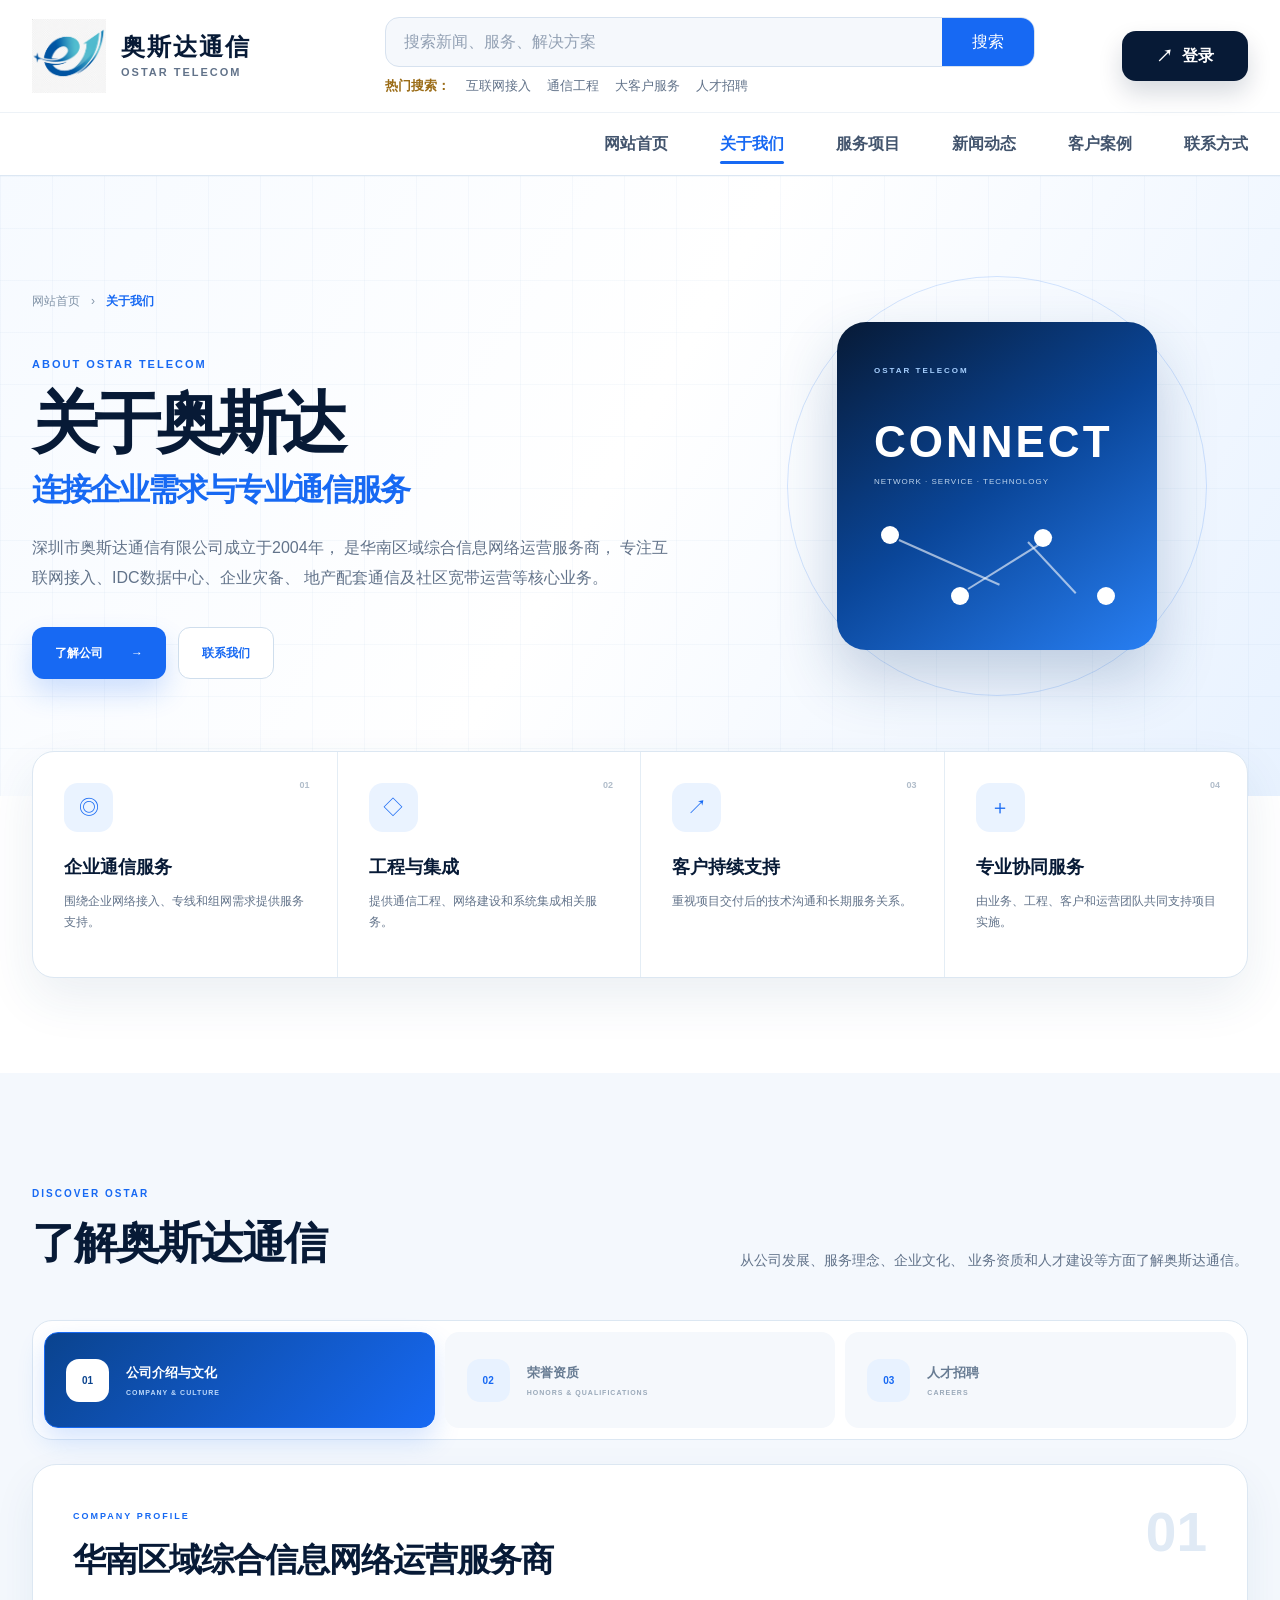
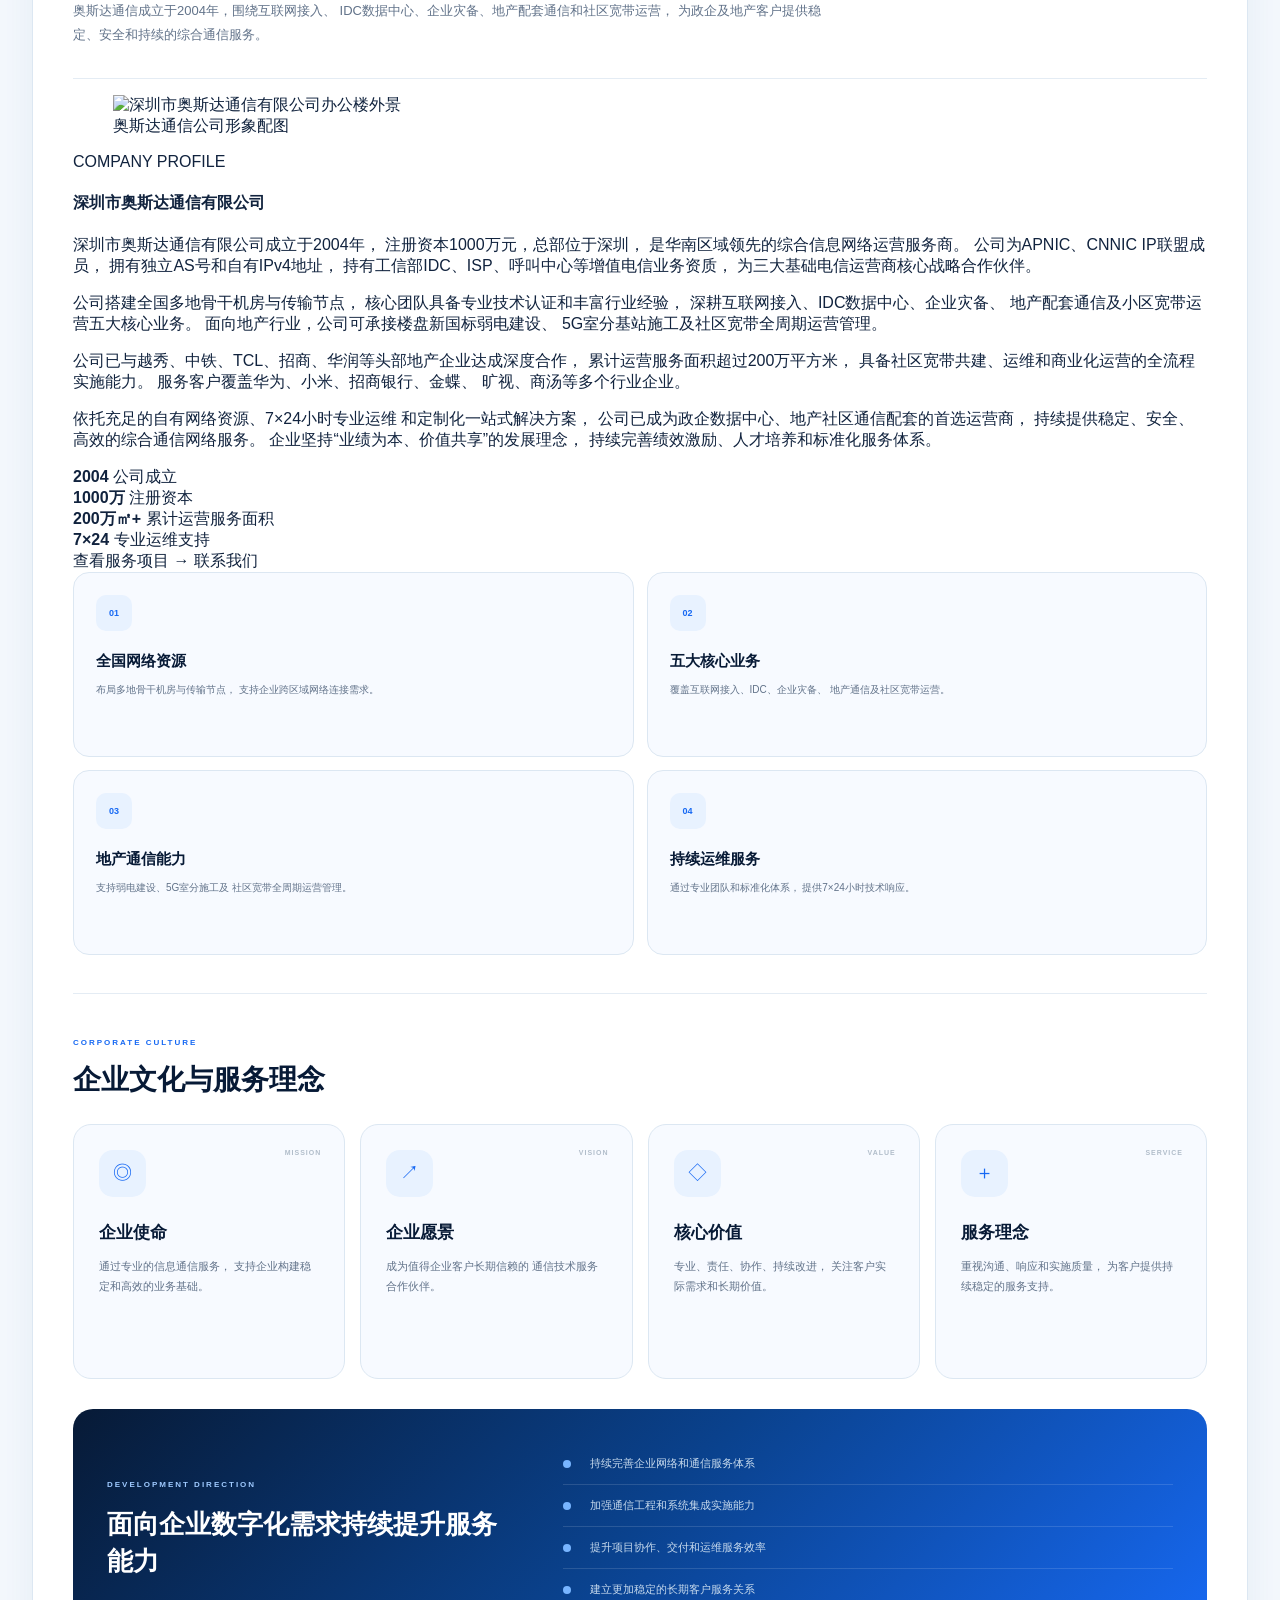
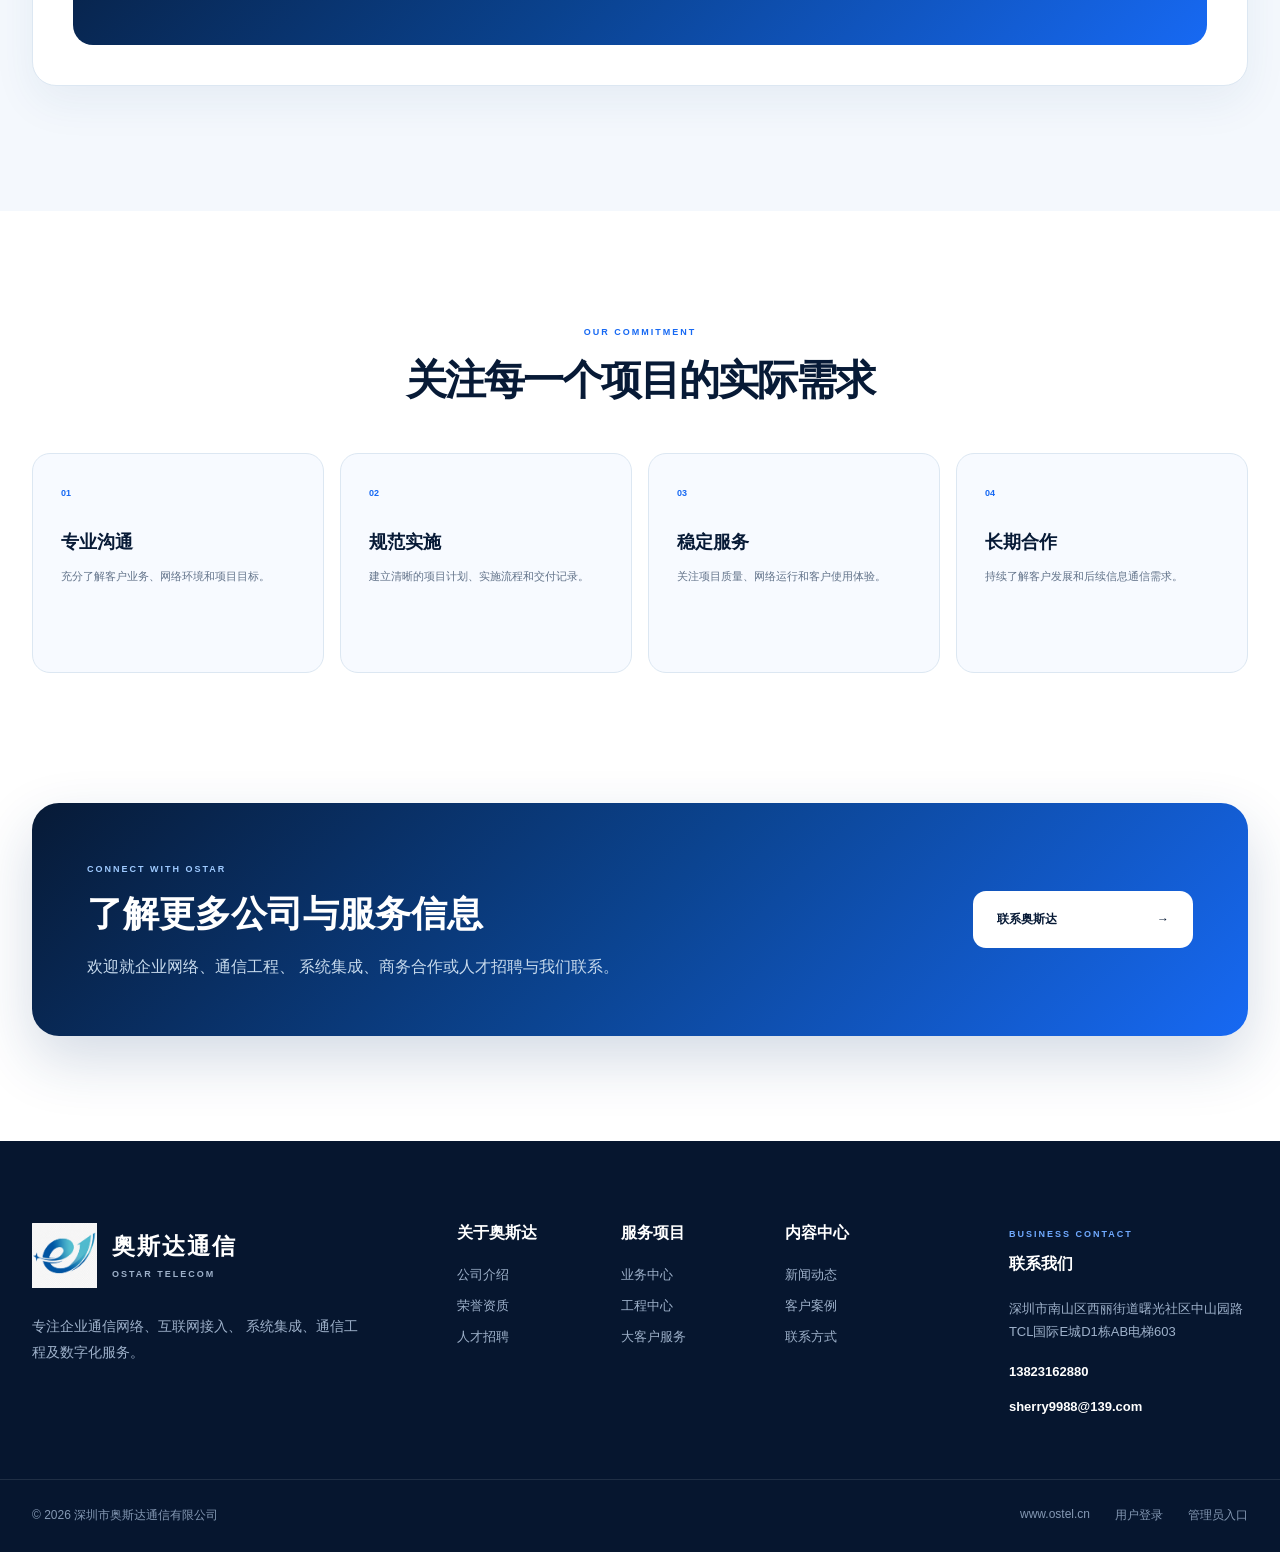
==== commit 48a23508: "Add files via upload Update website content and remove customer service" ====
--- a/about.html
+++ b/about.html
@@ -190,9 +190,10 @@
           </h1>
 
           <p>
-            深圳市奥斯达通信有限公司专注于企业通信网络、
-            互联网接入、通信工程、系统集成及相关技术服务，
-            致力于为企业客户提供稳定、专业和持续的服务支持。
+            深圳市奥斯达通信有限公司成立于2004年，
+            是华南区域综合信息网络运营服务商，
+            专注互联网接入、IDC数据中心、企业灾备、
+            地产配套通信及社区宽带运营等核心业务。
           </p>
 
 
@@ -448,13 +449,13 @@
               </span>
 
               <h3>
-                以企业需求为中心的通信技术服务
+                华南区域综合信息网络运营服务商
               </h3>
 
               <p>
-                奥斯达通信围绕企业客户的信息通信需求，
-                提供网络接入、企业组网、通信工程、
-                系统集成和持续技术服务。
+                奥斯达通信成立于2004年，围绕互联网接入、
+                IDC数据中心、企业灾备、地产配套通信和社区宽带运营，
+                为政企及地产客户提供稳定、安全和持续的综合通信服务。
               </p>
 
             </div>
@@ -466,105 +467,182 @@
           </div>
 
 
-          <div class="company-introduction-layout">
-
-            <div class="company-introduction-main">
-
-              <span>ABOUT OSTAR</span>
+          <div class="company-profile-feature">
+
+            <figure class="company-profile-image">
+
+              <img
+                src="images/about/ostar-headquarters-building.png"
+                alt="深圳市奥斯达通信有限公司办公楼外景"
+                loading="lazy"
+              >
+
+              <figcaption>
+                奥斯达通信公司形象配图
+              </figcaption>
+
+            </figure>
+
+
+            <div class="company-profile-content">
+
+              <span class="company-profile-eyebrow">
+                COMPANY PROFILE
+              </span>
 
               <h4>
                 深圳市奥斯达通信有限公司
               </h4>
 
-              <p>
-                公司以企业客户的网络环境、业务场景和项目目标为基础，
-                协助客户进行需求沟通、服务规划、资源协调、
-                工程实施和后续服务支持。
-              </p>
-
-              <p>
-                在企业数字化和网络化持续发展的背景下，
-                稳定、安全和可扩展的信息通信服务，
-                已成为企业日常运营的重要基础。
-              </p>
-
-              <p>
-                奥斯达通信重视服务过程中的沟通效率、
-                项目实施质量和长期客户关系，
-                致力于通过专业协作帮助客户解决实际问题。
-              </p>
-
-
-              <a href="services.html">
-                查看服务项目
-                <span>→</span>
-              </a>
+
+              <div class="company-profile-text">
+
+                <p>
+                  深圳市奥斯达通信有限公司成立于2004年，
+                  注册资本1000万元，总部位于深圳，
+                  是华南区域领先的综合信息网络运营服务商。
+                  公司为APNIC、CNNIC IP联盟成员，
+                  拥有独立AS号和自有IPv4地址，
+                  持有工信部IDC、ISP、呼叫中心等增值电信业务资质，
+                  为三大基础电信运营商核心战略合作伙伴。
+                </p>
+
+                <p>
+                  公司搭建全国多地骨干机房与传输节点，
+                  核心团队具备专业技术认证和丰富行业经验，
+                  深耕互联网接入、IDC数据中心、企业灾备、
+                  地产配套通信及小区宽带运营五大核心业务。
+                  面向地产行业，公司可承接楼盘新国标弱电建设、
+                  5G室分基站施工及社区宽带全周期运营管理。
+                </p>
+
+                <p>
+                  公司已与越秀、中铁、TCL、招商、华润等头部地产企业达成深度合作，
+                  累计运营服务面积超过200万平方米，
+                  具备社区宽带共建、运维和商业化运营的全流程实施能力。
+                  服务客户覆盖华为、小米、招商银行、金蝶、
+                  旷视、商汤等多个行业企业。
+                </p>
+
+                <p>
+                  依托充足的自有网络资源、7×24小时专业运维
+                  和定制化一站式解决方案，
+                  公司已成为政企数据中心、地产社区通信配套的首选运营商，
+                  持续提供稳定、安全、高效的综合通信网络服务。
+                  企业坚持“业绩为本、价值共享”的发展理念，
+                  持续完善绩效激励、人才培养和标准化服务体系。
+                </p>
+
+              </div>
+
+
+              <div class="company-profile-stat-grid">
+
+                <article>
+                  <strong>2004</strong>
+                  <span>公司成立</span>
+                </article>
+
+                <article>
+                  <strong>1000万</strong>
+                  <span>注册资本</span>
+                </article>
+
+                <article>
+                  <strong>200万㎡+</strong>
+                  <span>累计运营服务面积</span>
+                </article>
+
+                <article>
+                  <strong>7×24</strong>
+                  <span>专业运维支持</span>
+                </article>
+
+              </div>
+
+
+              <div class="company-profile-actions">
+
+                <a href="services.html">
+                  查看服务项目
+                  <span>→</span>
+                </a>
+
+                <a href="contact.html">
+                  联系我们
+                </a>
+
+              </div>
 
             </div>
 
-
-            <div class="company-introduction-points">
-
-              <article>
-
-                <span>01</span>
-
-                <div>
-                  <strong>需求理解</strong>
-
-                  <p>
-                    从客户实际业务和网络环境出发确认服务目标。
-                  </p>
-                </div>
-
-              </article>
-
-
-              <article>
-
-                <span>02</span>
-
-                <div>
-                  <strong>专业规划</strong>
-
-                  <p>
-                    根据项目情况制定清晰、可实施的服务方案。
-                  </p>
-                </div>
-
-              </article>
-
-
-              <article>
-
-                <span>03</span>
-
-                <div>
-                  <strong>稳定交付</strong>
-
-                  <p>
-                    重视实施过程、项目测试和服务交付质量。
-                  </p>
-                </div>
-
-              </article>
-
-
-              <article>
-
-                <span>04</span>
-
-                <div>
-                  <strong>持续支持</strong>
-
-                  <p>
-                    项目完成后继续提供沟通、维护和技术支持。
-                  </p>
-                </div>
-
-              </article>
-
-            </div>
+          </div>
+
+
+          <div class="company-introduction-points company-profile-points">
+
+            <article>
+
+              <span>01</span>
+
+              <div>
+                <strong>全国网络资源</strong>
+
+                <p>
+                  布局多地骨干机房与传输节点，
+                  支持企业跨区域网络连接需求。
+                </p>
+              </div>
+
+            </article>
+
+
+            <article>
+
+              <span>02</span>
+
+              <div>
+                <strong>五大核心业务</strong>
+
+                <p>
+                  覆盖互联网接入、IDC、企业灾备、
+                  地产通信及社区宽带运营。
+                </p>
+              </div>
+
+            </article>
+
+
+            <article>
+
+              <span>03</span>
+
+              <div>
+                <strong>地产通信能力</strong>
+
+                <p>
+                  支持弱电建设、5G室分施工及
+                  社区宽带全周期运营管理。
+                </p>
+              </div>
+
+            </article>
+
+
+            <article>
+
+              <span>04</span>
+
+              <div>
+                <strong>持续运维服务</strong>
+
+                <p>
+                  通过专业团队和标准化体系，
+                  提供7×24小时技术响应。
+                </p>
+              </div>
+
+            </article>
 
           </div>
 
@@ -724,6 +802,218 @@
   </div>
 
 
+
+  <!-- ==============================
+       荣誉证书与许可文件
+  =============================== -->
+  <section class="honor-documents-section">
+
+    <div class="honor-documents-heading">
+
+      <div>
+        <span>CERTIFICATES & LICENSES</span>
+        <h4>荣誉证书与业务许可</h4>
+      </div>
+
+      <p>
+        展示公司已提供的荣誉证书、登记证书及增值电信业务许可文件。
+      </p>
+
+    </div>
+
+
+    <!-- 荣誉证书图片 -->
+    <div class="honor-certificate-grid">
+
+      <article class="honor-certificate-card">
+
+        <a
+          class="honor-certificate-image"
+          href="images/honors/Copyright-certificate.jpg"
+          target="_blank"
+          rel="noopener"
+          aria-label="查看版权登记证书原图"
+        >
+          <img
+            src="images/honors/Copyright-certificate.jpg"
+            alt="奥斯达通信版权登记证书"
+            loading="lazy"
+          >
+        </a>
+
+        <div class="honor-certificate-content">
+
+          <span>REGISTRATION</span>
+
+          <h5>版权登记证书</h5>
+
+          <p>
+            展示公司提供的版权或相关登记证明文件。
+          </p>
+
+          <a
+            href="images/honors/Copyright-certificate.jpg"
+            target="_blank"
+            rel="noopener"
+          >
+            查看证书
+            <b>→</b>
+          </a>
+
+        </div>
+
+      </article>
+
+
+      <article class="honor-certificate-card">
+
+        <a
+          class="honor-certificate-image"
+          href="images/honors/high-tech-enterprise.jpg"
+          target="_blank"
+          rel="noopener"
+          aria-label="查看高新技术企业证书原图"
+        >
+          <img
+            src="images/honors/high-tech-enterprise.jpg"
+            alt="奥斯达通信高新技术企业证书"
+            loading="lazy"
+          >
+        </a>
+
+        <div class="honor-certificate-content">
+
+          <span>HIGH-TECH ENTERPRISE</span>
+
+          <h5>高新技术企业证书</h5>
+
+          <p>
+            展示公司高新技术企业相关认定证书。
+          </p>
+
+          <a
+            href="images/honors/high-tech-enterprise.jpg"
+            target="_blank"
+            rel="noopener"
+          >
+            查看证书
+            <b>→</b>
+          </a>
+
+        </div>
+
+      </article>
+
+
+      <article class="honor-certificate-card">
+
+        <a
+          class="honor-certificate-image"
+          href="images/honors/innovative-company.jpg"
+          target="_blank"
+          rel="noopener"
+          aria-label="查看创新型企业证书原图"
+        >
+          <img
+            src="images/honors/innovative-company.jpg"
+            alt="奥斯达通信创新型企业相关证书"
+            loading="lazy"
+          >
+        </a>
+
+        <div class="honor-certificate-content">
+
+          <span>INNOVATIVE COMPANY</span>
+
+          <h5>创新型企业相关证书</h5>
+
+          <p>
+            展示公司提供的创新型企业相关荣誉或认定文件。
+          </p>
+
+          <a
+            href="images/honors/innovative-company.jpg"
+            target="_blank"
+            rel="noopener"
+          >
+            查看证书
+            <b>→</b>
+          </a>
+
+        </div>
+
+      </article>
+
+    </div>
+
+
+    <!-- 增值电信业务许可证 -->
+    <div class="honor-license-grid">
+
+      <article class="honor-license-card">
+
+        <div class="honor-license-icon">
+          PDF
+        </div>
+
+        <div class="honor-license-content">
+
+          <span>NATIONAL LICENSE</span>
+
+          <h5>全国增值电信业务许可证</h5>
+
+          <p>
+            点击后在新页面查看公司全国增值电信业务许可文件。
+          </p>
+
+        </div>
+
+        <a
+          href="images/honors/national-value-added-telecom-license.pdf"
+          target="_blank"
+          rel="noopener"
+        >
+          查看 PDF
+          <b>→</b>
+        </a>
+
+      </article>
+
+
+      <article class="honor-license-card">
+
+        <div class="honor-license-icon">
+          PDF
+        </div>
+
+        <div class="honor-license-content">
+
+          <span>PROVINCIAL LICENSE</span>
+
+          <h5>省级增值电信业务许可证</h5>
+
+          <p>
+            点击后在新页面查看公司省级增值电信业务许可文件。
+          </p>
+
+        </div>
+
+        <a
+          href="images/honors/provincial-value-added-telecom-license.pdf"
+          target="_blank"
+          rel="noopener"
+        >
+          查看 PDF
+          <b>→</b>
+        </a>
+
+      </article>
+
+    </div>
+
+  </section>
+
+
   <div class="qualification-evidence-card">
 
     <figure class="qualification-image-card">
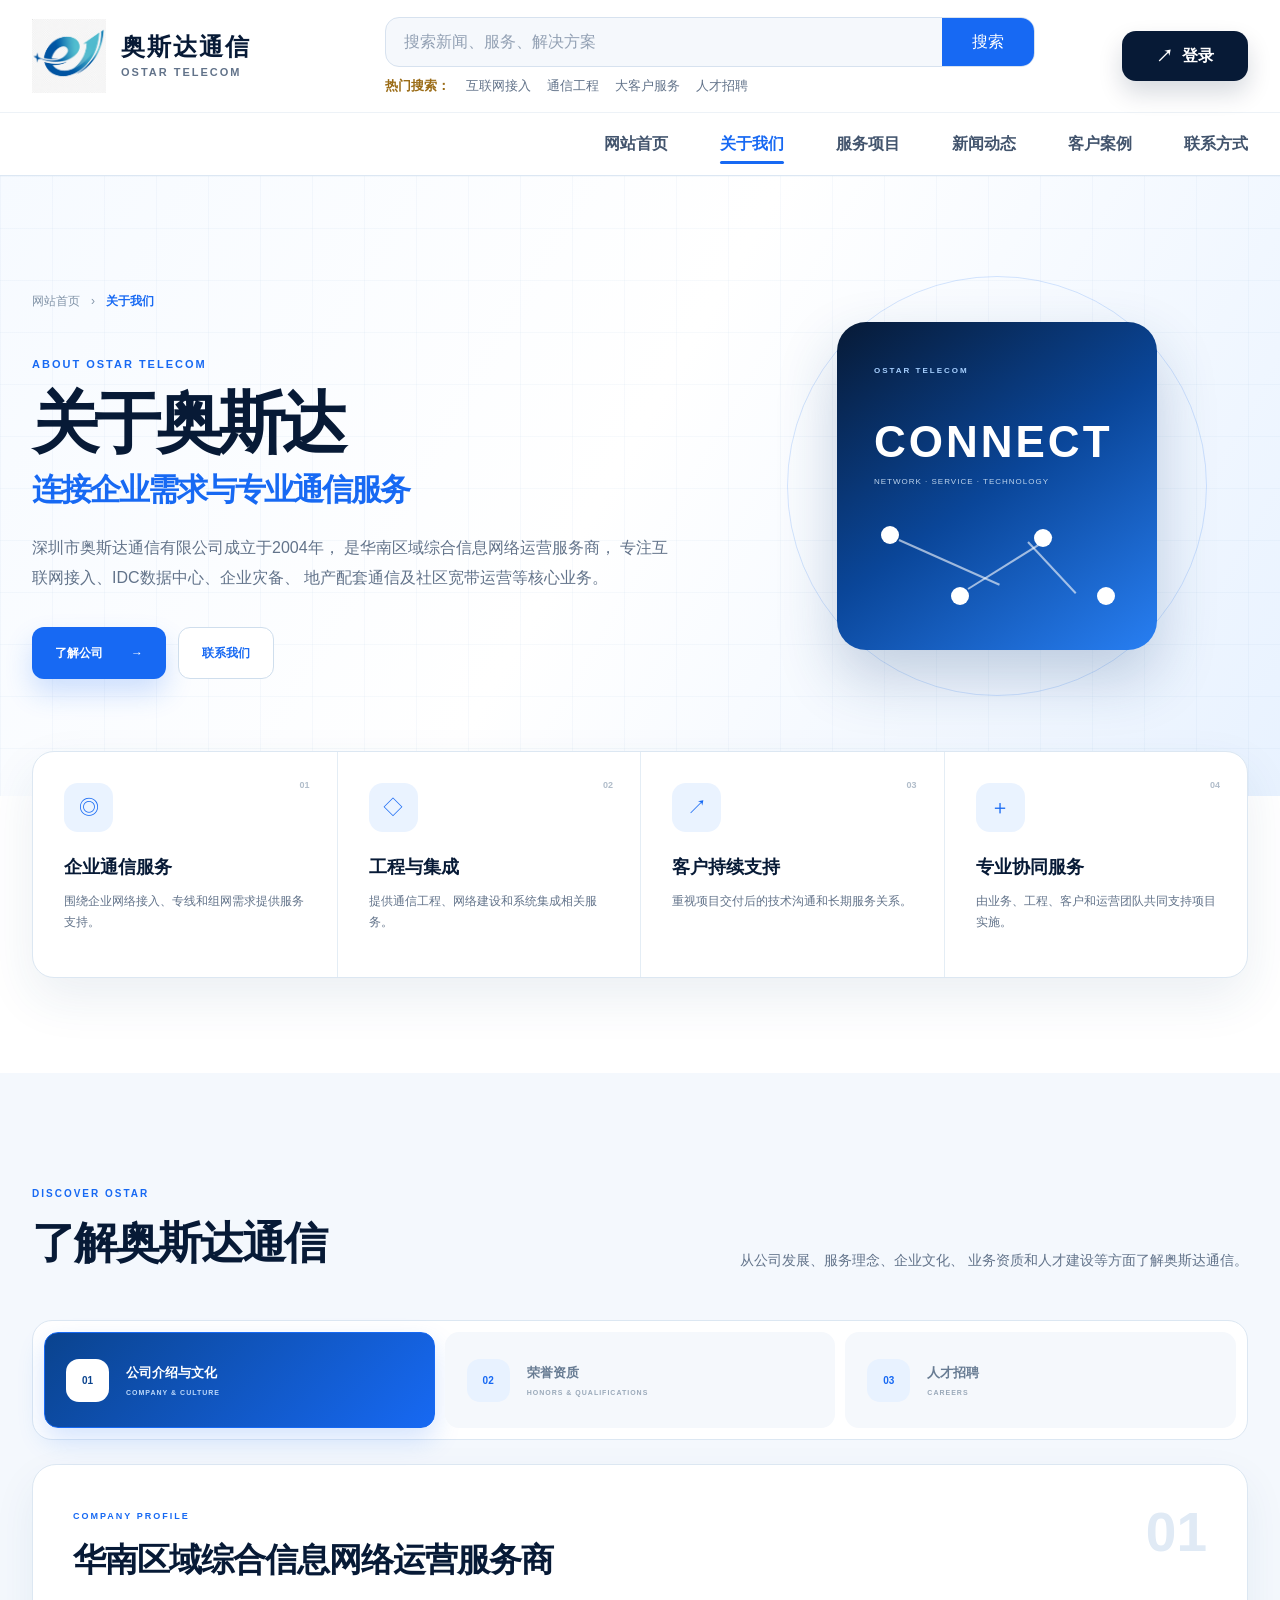
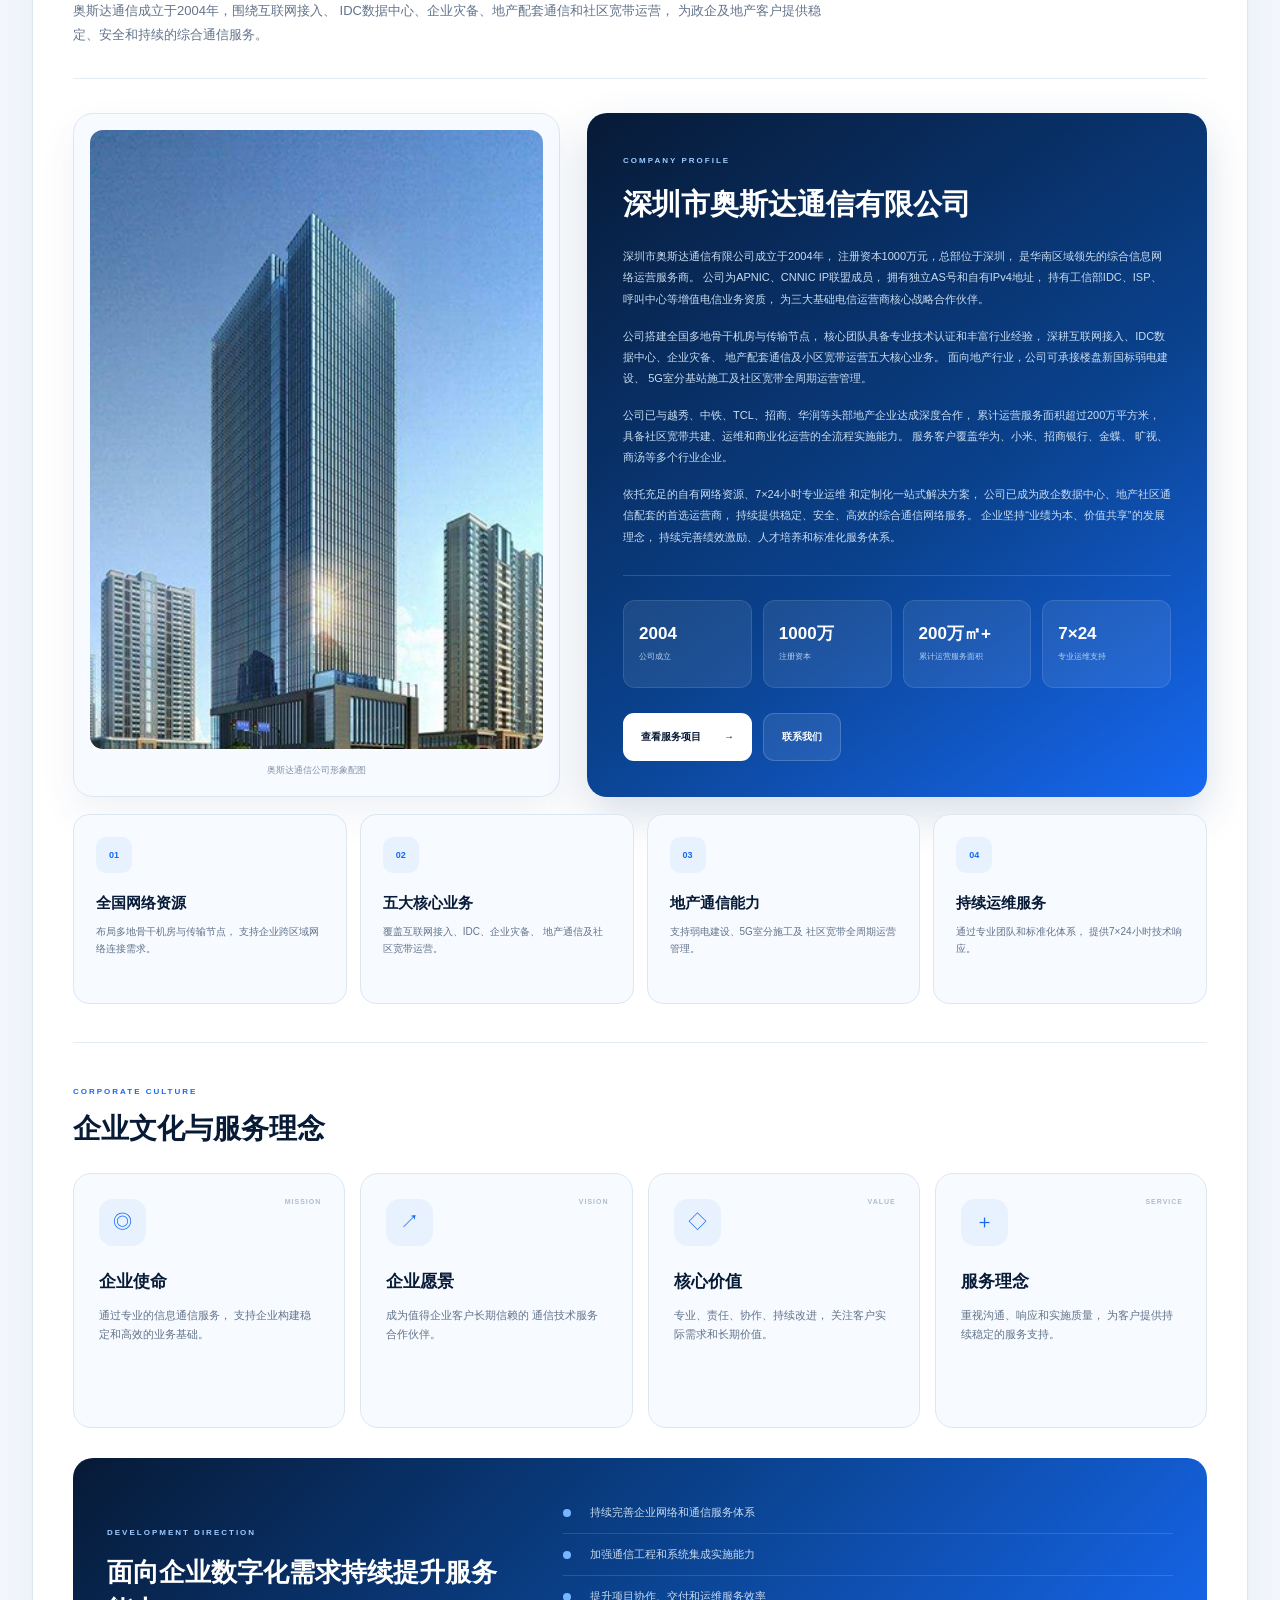
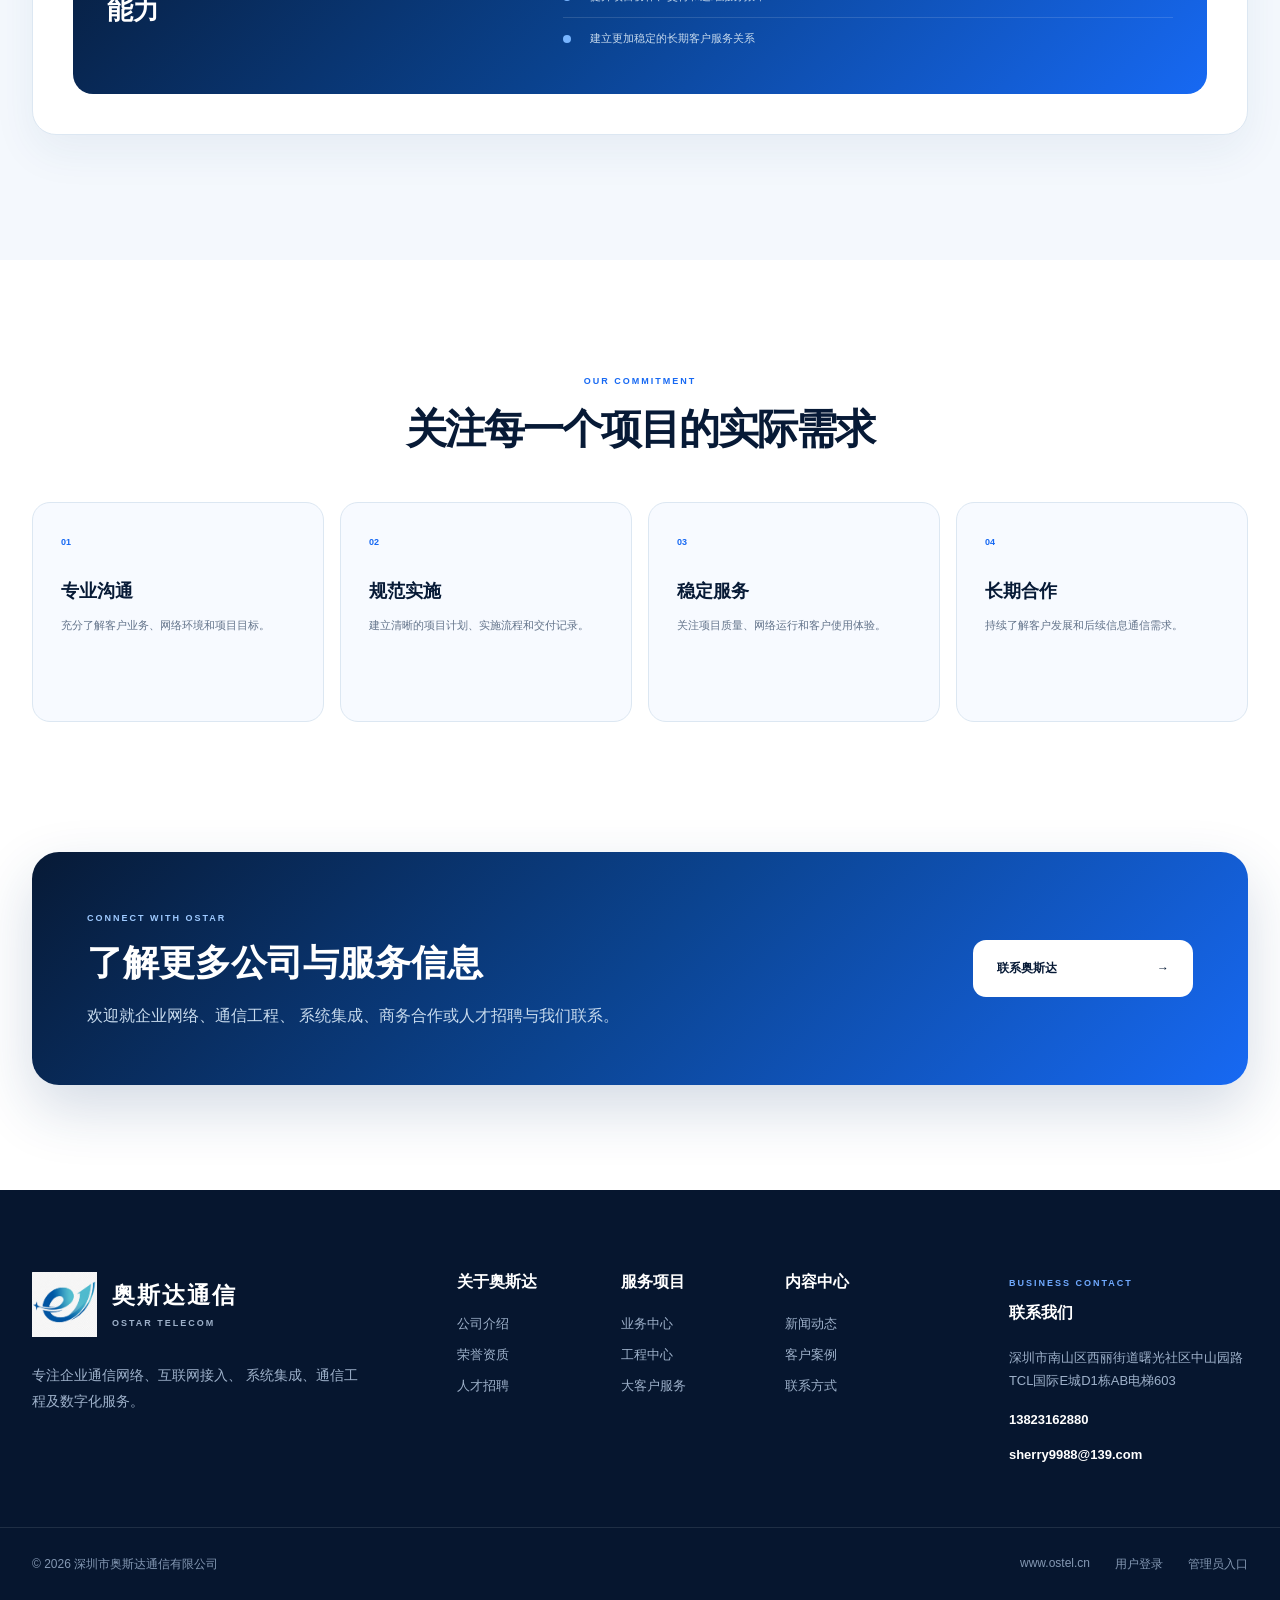
==== commit 13ae5b44: "Add files via upload" ====
--- a/about.html
+++ b/about.html
@@ -18,6 +18,343 @@
   <link rel="stylesheet" href="css/main.css">
   <link rel="stylesheet" href="css/about.css">
   <link rel="stylesheet" href="css/responsive.css">
+
+  <!-- 专利证书轮播专用样式 -->
+  <style>
+    .patent-showcase-section {
+      margin-top: 38px;
+      padding-top: 34px;
+      border-top: 1px solid #e2eaf2;
+    }
+
+    .patent-showcase-heading {
+      display: flex;
+      align-items: flex-end;
+      justify-content: space-between;
+      gap: 36px;
+    }
+
+    .patent-showcase-heading div > span {
+      color: #1769f3;
+      font-size: 8px;
+      font-weight: 900;
+      letter-spacing: 2px;
+    }
+
+    .patent-showcase-heading h4 {
+      margin: 12px 0 0;
+      color: #071a36;
+      font-size: 28px;
+      line-height: 1.35;
+    }
+
+    .patent-showcase-heading > p {
+      max-width: 560px;
+      margin: 0;
+      color: #8293a7;
+      font-size: 11px;
+      line-height: 1.8;
+    }
+
+    .patent-showcase-grid {
+      margin-top: 25px;
+      display: grid;
+      grid-template-columns: repeat(3, minmax(0, 1fr));
+      gap: 18px;
+    }
+
+    .patent-certificate-card {
+      min-width: 0;
+      overflow: hidden;
+      background: #ffffff;
+      border: 1px solid #dce7f2;
+      border-radius: 20px;
+      box-shadow:
+        0 14px 36px
+        rgba(37, 76, 122, 0.065);
+      transition:
+        transform 0.22s ease,
+        border-color 0.22s ease,
+        box-shadow 0.22s ease;
+    }
+
+    .patent-certificate-card:hover {
+      transform: translateY(-4px);
+      border-color: #bdd5ec;
+      box-shadow:
+        0 20px 44px
+        rgba(37, 76, 122, 0.1);
+    }
+
+    .patent-slider-shell {
+      position: relative;
+      padding: 15px;
+      background:
+        linear-gradient(
+          145deg,
+          #f4f8fc,
+          #edf4fb
+        );
+      border-bottom: 1px solid #e0e9f2;
+    }
+
+    .patent-slider-viewport {
+      width: 100%;
+      aspect-ratio: 7 / 9.9;
+      overflow: hidden;
+      position: relative;
+      background: #fffdf7;
+      border: 1px solid #dbe5ee;
+      border-radius: 13px;
+      box-shadow:
+        0 9px 24px
+        rgba(37, 76, 122, 0.08);
+    }
+
+    .patent-slider-track {
+      width: 100%;
+      height: 100%;
+      display: flex;
+      will-change: transform;
+      transform: translate3d(0, 0, 0);
+      transition:
+        transform 0.72s
+        cubic-bezier(0.22, 0.78, 0.25, 1);
+    }
+
+    .patent-slide {
+      min-width: 100%;
+      height: 100%;
+      display: block;
+      overflow: hidden;
+      background: #fffdf7;
+    }
+
+    .patent-slide img {
+      width: 100%;
+      height: 100%;
+      display: block;
+      object-fit: contain;
+      object-position: center;
+      background: #fffdf7;
+    }
+
+    .patent-slide:focus-visible {
+      outline: 3px solid #1769f3;
+      outline-offset: -5px;
+    }
+
+    .patent-page-badge {
+      position: absolute;
+      top: 27px;
+      right: 27px;
+      z-index: 3;
+      min-height: 31px;
+      padding: 0 11px;
+      display: inline-flex;
+      align-items: center;
+      justify-content: center;
+      color: #ffffff;
+      background: rgba(7, 26, 54, 0.78);
+      border: 1px solid rgba(255, 255, 255, 0.26);
+      border-radius: 999px;
+      font-size: 8px;
+      font-weight: 900;
+      backdrop-filter: blur(8px);
+    }
+
+    .patent-slider-controls {
+      margin-top: 13px;
+      display: flex;
+      align-items: center;
+      justify-content: center;
+      gap: 14px;
+    }
+
+    .patent-slider-arrow {
+      width: 35px;
+      height: 35px;
+      display: grid;
+      place-items: center;
+      color: #1769f3;
+      cursor: pointer;
+      background: #ffffff;
+      border: 1px solid #ccdeee;
+      border-radius: 10px;
+      font-size: 15px;
+      font-weight: 900;
+      transition:
+        color 0.2s ease,
+        background 0.2s ease,
+        border-color 0.2s ease;
+    }
+
+    .patent-slider-arrow:hover {
+      color: #ffffff;
+      background: #1769f3;
+      border-color: #1769f3;
+    }
+
+    .patent-slider-arrow:focus-visible {
+      outline: 3px solid rgba(23, 105, 243, 0.25);
+      outline-offset: 3px;
+    }
+
+    .patent-slider-dots {
+      display: flex;
+      align-items: center;
+      justify-content: center;
+      gap: 7px;
+    }
+
+    .patent-slider-dot {
+      width: 8px;
+      height: 8px;
+      padding: 0;
+      cursor: pointer;
+      background: #c4d3e2;
+      border: 0;
+      border-radius: 999px;
+      transition:
+        width 0.22s ease,
+        background 0.22s ease;
+    }
+
+    .patent-slider-dot.active {
+      width: 25px;
+      background: #1769f3;
+    }
+
+    .patent-slider-dot:focus-visible {
+      outline: 3px solid rgba(23, 105, 243, 0.22);
+      outline-offset: 3px;
+    }
+
+    .patent-card-content {
+      padding: 25px;
+    }
+
+    .patent-card-labels {
+      display: flex;
+      align-items: center;
+      flex-wrap: wrap;
+      gap: 8px;
+    }
+
+    .patent-card-labels > span {
+      color: #1769f3;
+      font-size: 8px;
+      font-weight: 900;
+      letter-spacing: 1.4px;
+    }
+
+    .patent-card-labels > small {
+      padding: 6px 9px;
+      color: #60758b;
+      background: #f1f6fb;
+      border-radius: 999px;
+      font-size: 8px;
+      font-weight: 800;
+    }
+
+    .patent-card-content h5 {
+      margin: 14px 0 0;
+      color: #071a36;
+      font-size: 18px;
+      line-height: 1.55;
+    }
+
+    .patent-card-content p {
+      margin: 12px 0 0;
+      color: #76889c;
+      font-size: 10px;
+      line-height: 1.8;
+    }
+
+    .patent-card-meta {
+      margin-top: 20px;
+      padding-top: 17px;
+      display: grid;
+      grid-template-columns: 1fr 1fr;
+      gap: 11px;
+      border-top: 1px solid #e3ebf3;
+    }
+
+    .patent-card-meta div {
+      min-width: 0;
+      padding: 12px;
+      background: #f7faff;
+      border-radius: 11px;
+    }
+
+    .patent-card-meta span {
+      color: #91a0b0;
+      font-size: 7px;
+    }
+
+    .patent-card-meta strong {
+      margin-top: 6px;
+      display: block;
+      overflow: hidden;
+      color: #25405f;
+      font-size: 9px;
+      line-height: 1.5;
+      text-overflow: ellipsis;
+      white-space: nowrap;
+    }
+
+    .patent-card-tip {
+      margin-top: 17px;
+      display: flex;
+      align-items: center;
+      justify-content: space-between;
+      gap: 18px;
+      color: #8a9aac;
+      font-size: 8px;
+      line-height: 1.6;
+    }
+
+    .patent-card-tip b {
+      color: #1769f3;
+      font-weight: 900;
+    }
+
+    @media (max-width: 1120px) {
+      .patent-showcase-grid {
+        grid-template-columns: repeat(2, minmax(0, 1fr));
+      }
+    }
+
+    @media (max-width: 720px) {
+      .patent-showcase-heading {
+        align-items: flex-start;
+        flex-direction: column;
+      }
+
+      .patent-showcase-grid {
+        grid-template-columns: 1fr;
+      }
+
+      .patent-slider-shell {
+        padding: 12px;
+      }
+
+      .patent-card-content {
+        padding: 22px;
+      }
+    }
+
+    @media (prefers-reduced-motion: reduce) {
+      .patent-slider-track {
+        transition: none;
+      }
+
+      .patent-certificate-card {
+        transition: none;
+      }
+    }
+  </style>
+
 </head>
 
 <body class="about-page">
@@ -816,7 +1153,7 @@
       </div>
 
       <p>
-        展示公司已提供的荣誉证书、登记证书及增值电信业务许可文件。
+        展示公司已提供的荣誉证书、专利证书、登记证书及增值电信业务许可文件。
       </p>
 
     </div>
@@ -824,6 +1161,92 @@
 
     <!-- 荣誉证书图片 -->
     <div class="honor-certificate-grid">
+
+
+      <!-- 优秀合作企业证书 -->
+      <article class="honor-certificate-card">
+
+        <a
+          class="honor-certificate-image"
+          href="images/honors/ostar-excellent-partner-certificate.png"
+          target="_blank"
+          rel="noopener noreferrer"
+          aria-label="查看优秀合作企业证书原图"
+        >
+          <img
+            src="images/honors/ostar-excellent-partner-certificate.png"
+            alt="深圳市奥斯达通信有限公司优秀合作企业证书"
+            loading="lazy"
+          >
+        </a>
+
+        <div class="honor-certificate-content">
+
+          <span>EXCELLENT PARTNER</span>
+
+          <h5>优秀合作企业证书</h5>
+
+          <p>
+            由深圳市南山区计算机协会颁发，
+            认定深圳市奥斯达通信有限公司为优秀合作企业。
+            证书有效期为2025年3月1日至2028年2月29日。
+          </p>
+
+          <a
+            href="images/honors/ostar-excellent-partner-certificate.png"
+            target="_blank"
+            rel="noopener noreferrer"
+          >
+            查看证书
+            <b>→</b>
+          </a>
+
+        </div>
+
+      </article>
+
+
+      <!-- 高新技术企业证书 -->
+      <article class="honor-certificate-card">
+
+        <a
+          class="honor-certificate-image"
+          href="images/honors/ostar-high-tech-enterprise-certificate.jpg"
+          target="_blank"
+          rel="noopener noreferrer"
+          aria-label="查看高新技术企业证书原图"
+        >
+          <img
+            src="images/honors/ostar-high-tech-enterprise-certificate.jpg"
+            alt="深圳市奥斯达通信有限公司高新技术企业证书"
+            loading="lazy"
+          >
+        </a>
+
+        <div class="honor-certificate-content">
+
+          <span>HIGH-TECH ENTERPRISE</span>
+
+          <h5>高新技术企业证书</h5>
+
+          <p>
+            深圳市奥斯达通信有限公司获得的高新技术企业认定证书，
+            证书编号为GR202344204744。
+          </p>
+
+          <a
+            href="images/honors/ostar-high-tech-enterprise-certificate.jpg"
+            target="_blank"
+            rel="noopener noreferrer"
+          >
+            查看证书
+            <b>→</b>
+          </a>
+
+        </div>
+
+      </article>
+
 
       <article class="honor-certificate-card">
 
@@ -947,7 +1370,474 @@
     </div>
 
 
-    <!-- 增值电信业务许可证 -->
+
+    <!-- ==============================
+         专利证书：每项专利独立一格
+         每5秒自动切换第1页和第2页
+    =============================== -->
+    <section
+      class="patent-showcase-section"
+      id="patentCertificates"
+    >
+
+      <div class="patent-showcase-heading">
+
+        <div>
+          <span>PATENT CERTIFICATES</span>
+          <h4>专利证书</h4>
+        </div>
+
+        <p>
+          每项专利证书独立展示为一个卡片。
+          证书第1页与第2页将在同一卡片中每5秒自动滑动切换，
+          也可以使用左右按钮手动查看。
+        </p>
+
+      </div>
+
+
+      <div class="patent-showcase-grid">
+
+        <!-- 专利 1：一种5G基站供电设备箱 -->
+        <article
+          class="patent-certificate-card"
+          data-patent-slider
+          data-interval="5000"
+        >
+
+          <div class="patent-slider-shell">
+
+            <div
+              class="patent-page-badge"
+              aria-live="polite"
+            >
+              第
+              <span data-patent-current>1</span>
+              页 / 共2页
+            </div>
+
+            <div class="patent-slider-viewport">
+
+              <div
+                class="patent-slider-track"
+                data-patent-track
+              >
+
+                <a
+                  class="patent-slide"
+                  href="images/honors/patent-5g-power-box-page-1.jpg"
+                  target="_blank"
+                  rel="noopener noreferrer"
+                  aria-label="查看一种5G基站供电设备箱发明专利证书第1页"
+                >
+                  <img
+                    src="images/honors/patent-5g-power-box-page-1.jpg"
+                    alt="一种5G基站供电设备箱发明专利证书第1页"
+                    loading="lazy"
+                  >
+                </a>
+
+                <a
+                  class="patent-slide"
+                  href="images/honors/patent-5g-power-box-page-2.jpg"
+                  target="_blank"
+                  rel="noopener noreferrer"
+                  aria-label="查看一种5G基站供电设备箱发明专利证书第2页"
+                >
+                  <img
+                    src="images/honors/patent-5g-power-box-page-2.jpg"
+                    alt="一种5G基站供电设备箱发明专利证书第2页"
+                    loading="lazy"
+                  >
+                </a>
+
+              </div>
+
+            </div>
+
+
+            <div class="patent-slider-controls">
+
+              <button
+                class="patent-slider-arrow"
+                type="button"
+                data-patent-prev
+                aria-label="查看上一页"
+              >
+                ‹
+              </button>
+
+              <div
+                class="patent-slider-dots"
+                role="tablist"
+                aria-label="选择专利证书页码"
+              >
+                <button
+                  class="patent-slider-dot active"
+                  type="button"
+                  data-patent-dot="0"
+                  aria-label="查看第1页"
+                  aria-selected="true"
+                ></button>
+
+                <button
+                  class="patent-slider-dot"
+                  type="button"
+                  data-patent-dot="1"
+                  aria-label="查看第2页"
+                  aria-selected="false"
+                ></button>
+              </div>
+
+              <button
+                class="patent-slider-arrow"
+                type="button"
+                data-patent-next
+                aria-label="查看下一页"
+              >
+                ›
+              </button>
+
+            </div>
+
+          </div>
+
+
+          <div class="patent-card-content">
+
+            <div class="patent-card-labels">
+              <span>INVENTION PATENT</span>
+              <small>发明专利</small>
+            </div>
+
+            <h5>
+              一种5G基站供电设备箱
+            </h5>
+
+            <p>
+              国家知识产权局颁发的发明专利证书，
+              专利权人为深圳市奥斯达通信有限公司。
+            </p>
+
+            <div class="patent-card-meta">
+
+              <div>
+                <span>专利号</span>
+                <strong>ZL 2021 1 0185609.0</strong>
+              </div>
+
+              <div>
+                <span>授权公告日</span>
+                <strong>2023年7月14日</strong>
+              </div>
+
+            </div>
+
+            <div class="patent-card-tip">
+              <span>图片每5秒自动切换</span>
+              <b>点击图片查看大图</b>
+            </div>
+
+          </div>
+
+        </article>
+
+
+        <!-- 专利 2：一种基于通信技术用的数据传输终端 -->
+        <article
+          class="patent-certificate-card"
+          data-patent-slider
+          data-interval="5000"
+        >
+
+          <div class="patent-slider-shell">
+
+            <div
+              class="patent-page-badge"
+              aria-live="polite"
+            >
+              第
+              <span data-patent-current>1</span>
+              页 / 共2页
+            </div>
+
+            <div class="patent-slider-viewport">
+
+              <div
+                class="patent-slider-track"
+                data-patent-track
+              >
+
+                <a
+                  class="patent-slide"
+                  href="images/honors/patent-data-terminal-page-1.jpg"
+                  target="_blank"
+                  rel="noopener noreferrer"
+                  aria-label="查看一种基于通信技术用的数据传输终端实用新型专利证书第1页"
+                >
+                  <img
+                    src="images/honors/patent-data-terminal-page-1.jpg"
+                    alt="一种基于通信技术用的数据传输终端实用新型专利证书第1页"
+                    loading="lazy"
+                  >
+                </a>
+
+                <a
+                  class="patent-slide"
+                  href="images/honors/patent-data-terminal-page-2.jpg"
+                  target="_blank"
+                  rel="noopener noreferrer"
+                  aria-label="查看一种基于通信技术用的数据传输终端实用新型专利证书第2页"
+                >
+                  <img
+                    src="images/honors/patent-data-terminal-page-2.jpg"
+                    alt="一种基于通信技术用的数据传输终端实用新型专利证书第2页"
+                    loading="lazy"
+                  >
+                </a>
+
+              </div>
+
+            </div>
+
+
+            <div class="patent-slider-controls">
+
+              <button
+                class="patent-slider-arrow"
+                type="button"
+                data-patent-prev
+                aria-label="查看上一页"
+              >
+                ‹
+              </button>
+
+              <div
+                class="patent-slider-dots"
+                role="tablist"
+                aria-label="选择专利证书页码"
+              >
+                <button
+                  class="patent-slider-dot active"
+                  type="button"
+                  data-patent-dot="0"
+                  aria-label="查看第1页"
+                  aria-selected="true"
+                ></button>
+
+                <button
+                  class="patent-slider-dot"
+                  type="button"
+                  data-patent-dot="1"
+                  aria-label="查看第2页"
+                  aria-selected="false"
+                ></button>
+              </div>
+
+              <button
+                class="patent-slider-arrow"
+                type="button"
+                data-patent-next
+                aria-label="查看下一页"
+              >
+                ›
+              </button>
+
+            </div>
+
+          </div>
+
+
+          <div class="patent-card-content">
+
+            <div class="patent-card-labels">
+              <span>UTILITY MODEL PATENT</span>
+              <small>实用新型专利</small>
+            </div>
+
+            <h5>
+              一种基于通信技术用的数据传输终端
+            </h5>
+
+            <p>
+              国家知识产权局颁发的实用新型专利证书，
+              专利权人为深圳市奥斯达通信有限公司。
+            </p>
+
+            <div class="patent-card-meta">
+
+              <div>
+                <span>专利号</span>
+                <strong>ZL 2021 2 1403507.3</strong>
+              </div>
+
+              <div>
+                <span>证书页数</span>
+                <strong>共2页</strong>
+              </div>
+
+            </div>
+
+            <div class="patent-card-tip">
+              <span>图片每5秒自动切换</span>
+              <b>点击图片查看大图</b>
+            </div>
+
+          </div>
+
+        </article>
+
+
+        <!-- 专利 3：一种区块链电力互联网用服务器的放置装置 -->
+        <article
+          class="patent-certificate-card"
+          data-patent-slider
+          data-interval="5000"
+        >
+
+          <div class="patent-slider-shell">
+
+            <div
+              class="patent-page-badge"
+              aria-live="polite"
+            >
+              第
+              <span data-patent-current>1</span>
+              页 / 共2页
+            </div>
+
+            <div class="patent-slider-viewport">
+
+              <div
+                class="patent-slider-track"
+                data-patent-track
+              >
+
+                <a
+                  class="patent-slide"
+                  href="images/honors/patent-blockchain-server-holder-page-1.jpg"
+                  target="_blank"
+                  rel="noopener noreferrer"
+                  aria-label="查看一种区块链电力互联网用服务器的放置装置实用新型专利证书第1页"
+                >
+                  <img
+                    src="images/honors/patent-blockchain-server-holder-page-1.jpg"
+                    alt="一种区块链电力互联网用服务器的放置装置实用新型专利证书第1页"
+                    loading="lazy"
+                  >
+                </a>
+
+                <a
+                  class="patent-slide"
+                  href="images/honors/patent-blockchain-server-holder-page-2.jpg"
+                  target="_blank"
+                  rel="noopener noreferrer"
+                  aria-label="查看一种区块链电力互联网用服务器的放置装置实用新型专利证书第2页"
+                >
+                  <img
+                    src="images/honors/patent-blockchain-server-holder-page-2.jpg"
+                    alt="一种区块链电力互联网用服务器的放置装置实用新型专利证书第2页"
+                    loading="lazy"
+                  >
+                </a>
+
+              </div>
+
+            </div>
+
+
+            <div class="patent-slider-controls">
+
+              <button
+                class="patent-slider-arrow"
+                type="button"
+                data-patent-prev
+                aria-label="查看上一页"
+              >
+                ‹
+              </button>
+
+              <div
+                class="patent-slider-dots"
+                role="tablist"
+                aria-label="选择专利证书页码"
+              >
+                <button
+                  class="patent-slider-dot active"
+                  type="button"
+                  data-patent-dot="0"
+                  aria-label="查看第1页"
+                  aria-selected="true"
+                ></button>
+
+                <button
+                  class="patent-slider-dot"
+                  type="button"
+                  data-patent-dot="1"
+                  aria-label="查看第2页"
+                  aria-selected="false"
+                ></button>
+              </div>
+
+              <button
+                class="patent-slider-arrow"
+                type="button"
+                data-patent-next
+                aria-label="查看下一页"
+              >
+                ›
+              </button>
+
+            </div>
+
+          </div>
+
+
+          <div class="patent-card-content">
+
+            <div class="patent-card-labels">
+              <span>UTILITY MODEL PATENT</span>
+              <small>实用新型专利</small>
+            </div>
+
+            <h5>
+              一种区块链电力互联网用服务器的放置装置
+            </h5>
+
+            <p>
+              国家知识产权局颁发的实用新型专利证书，
+              专利权人为深圳市奥斯达通信有限公司。
+            </p>
+
+            <div class="patent-card-meta">
+
+              <div>
+                <span>专利号</span>
+                <strong>ZL 2021 2 1403509.2</strong>
+              </div>
+
+              <div>
+                <span>证书页数</span>
+                <strong>共2页</strong>
+              </div>
+
+            </div>
+
+            <div class="patent-card-tip">
+              <span>图片每5秒自动切换</span>
+              <b>点击图片查看大图</b>
+            </div>
+
+          </div>
+
+        </article>
+
+      </div>
+
+    </section>
+
+
+        <!-- 增值电信业务许可证 -->
     <div class="honor-license-grid">
 
       <article class="honor-license-card">
@@ -1799,5 +2689,327 @@
   <script src="js/about.js"></script>
   <script src="js/search.js"></script>
 
+
+  <!-- 专利证书两页轮播：每5秒自动滑动 -->
+  <script>
+    "use strict";
+
+    document.addEventListener(
+      "DOMContentLoaded",
+      () => {
+        const sliders =
+          Array.from(
+            document.querySelectorAll(
+              "[data-patent-slider]"
+            )
+          );
+
+        const reduceMotion =
+          window.matchMedia(
+            "(prefers-reduced-motion: reduce)"
+          ).matches;
+
+        sliders.forEach(
+          (slider) => {
+            const track =
+              slider.querySelector(
+                "[data-patent-track]"
+              );
+
+            const slides =
+              Array.from(
+                slider.querySelectorAll(
+                  ".patent-slide"
+                )
+              );
+
+            const dots =
+              Array.from(
+                slider.querySelectorAll(
+                  "[data-patent-dot]"
+                )
+              );
+
+            const previousButton =
+              slider.querySelector(
+                "[data-patent-prev]"
+              );
+
+            const nextButton =
+              slider.querySelector(
+                "[data-patent-next]"
+              );
+
+            const currentPage =
+              slider.querySelector(
+                "[data-patent-current]"
+              );
+
+            const interval =
+              Number(
+                slider.dataset.interval
+              ) || 5000;
+
+            let currentIndex = 0;
+            let timer = null;
+            let isVisible = false;
+            let isPaused = false;
+
+
+            if (
+              !track ||
+              slides.length < 2
+            ) {
+              return;
+            }
+
+
+            function showSlide(index) {
+              currentIndex =
+                (
+                  index +
+                  slides.length
+                ) %
+                slides.length;
+
+              track.style.transform =
+                `translate3d(-${currentIndex * 100}%, 0, 0)`;
+
+              slides.forEach(
+                (slide, slideIndex) => {
+                  slide.setAttribute(
+                    "aria-hidden",
+                    String(
+                      slideIndex !==
+                      currentIndex
+                    )
+                  );
+
+                  slide.tabIndex =
+                    slideIndex ===
+                    currentIndex
+                      ? 0
+                      : -1;
+                }
+              );
+
+              dots.forEach(
+                (dot, dotIndex) => {
+                  const isActive =
+                    dotIndex ===
+                    currentIndex;
+
+                  dot.classList.toggle(
+                    "active",
+                    isActive
+                  );
+
+                  dot.setAttribute(
+                    "aria-selected",
+                    String(isActive)
+                  );
+                }
+              );
+
+              if (currentPage) {
+                currentPage.textContent =
+                  String(
+                    currentIndex + 1
+                  );
+              }
+            }
+
+
+            function stopTimer() {
+              if (timer) {
+                window.clearInterval(
+                  timer
+                );
+
+                timer = null;
+              }
+            }
+
+
+            function startTimer() {
+              stopTimer();
+
+              if (
+                reduceMotion ||
+                !isVisible ||
+                isPaused ||
+                document.hidden
+              ) {
+                return;
+              }
+
+              timer =
+                window.setInterval(
+                  () => {
+                    showSlide(
+                      currentIndex + 1
+                    );
+                  },
+                  interval
+                );
+            }
+
+
+            function moveManually(
+              nextIndex
+            ) {
+              showSlide(nextIndex);
+              startTimer();
+            }
+
+
+            previousButton
+              ?.addEventListener(
+                "click",
+                () => {
+                  moveManually(
+                    currentIndex - 1
+                  );
+                }
+              );
+
+
+            nextButton
+              ?.addEventListener(
+                "click",
+                () => {
+                  moveManually(
+                    currentIndex + 1
+                  );
+                }
+              );
+
+
+            dots.forEach(
+              (dot) => {
+                dot.addEventListener(
+                  "click",
+                  () => {
+                    moveManually(
+                      Number(
+                        dot.dataset
+                          .patentDot
+                      )
+                    );
+                  }
+                );
+              }
+            );
+
+
+            slider.addEventListener(
+              "mouseenter",
+              () => {
+                isPaused = true;
+                stopTimer();
+              }
+            );
+
+
+            slider.addEventListener(
+              "mouseleave",
+              () => {
+                isPaused = false;
+                startTimer();
+              }
+            );
+
+
+            slider.addEventListener(
+              "focusin",
+              () => {
+                isPaused = true;
+                stopTimer();
+              }
+            );
+
+
+            slider.addEventListener(
+              "focusout",
+              (event) => {
+                if (
+                  slider.contains(
+                    event.relatedTarget
+                  )
+                ) {
+                  return;
+                }
+
+                isPaused = false;
+                startTimer();
+              }
+            );
+
+
+            document.addEventListener(
+              "visibilitychange",
+              () => {
+                if (document.hidden) {
+                  stopTimer();
+                } else {
+                  startTimer();
+                }
+              }
+            );
+
+
+            if (
+              "IntersectionObserver"
+              in window
+            ) {
+              const observer =
+                new IntersectionObserver(
+                  (entries) => {
+                    entries.forEach(
+                      (entry) => {
+                        if (
+                          entry.target !==
+                          slider
+                        ) {
+                          return;
+                        }
+
+                        isVisible =
+                          entry.isIntersecting &&
+                          entry.intersectionRatio >
+                            0.08;
+
+                        if (isVisible) {
+                          startTimer();
+                        } else {
+                          stopTimer();
+                        }
+                      }
+                    );
+                  },
+                  {
+                    threshold: [
+                      0,
+                      0.08,
+                      0.25
+                    ]
+                  }
+                );
+
+              observer.observe(slider);
+            } else {
+              isVisible = true;
+              startTimer();
+            }
+
+
+            showSlide(0);
+          }
+        );
+      }
+    );
+  </script>
+
+
 </body>
 </html>
--- a/css/main.css
+++ b/css/main.css
@@ -1938,4 +1938,155 @@
   .home-news-side-empty {
     min-height: 230px;
   }
+}
+
+
+
+/*7.21*/
+/* ========================================
+   首页合作客户
+======================================== */
+
+.customer-partners-section {
+  padding: 105px 0;
+  background: #f4f8fd;
+}
+
+.customer-partners-heading {
+  display: flex;
+  align-items: flex-end;
+  justify-content: space-between;
+  gap: 50px;
+}
+
+.customer-partners-heading div > span {
+  color: #1769f3;
+  font-size: 9px;
+  font-weight: 900;
+  letter-spacing: 2px;
+}
+
+.customer-partners-heading h2 {
+  margin: 13px 0 0;
+  color: #071a36;
+  font-size: 42px;
+  line-height: 1.25;
+  letter-spacing: -2px;
+}
+
+.customer-partners-heading > p {
+  max-width: 540px;
+  margin: 0;
+  color: #788a9e;
+  font-size: 13px;
+  line-height: 1.8;
+}
+
+
+/* Logo 网格 */
+
+.customer-logo-grid {
+  margin-top: 44px;
+  display: grid;
+  grid-template-columns: repeat(5, 1fr);
+  gap: 16px;
+}
+
+.customer-logo-card {
+  min-width: 0;
+  height: 145px;
+  padding: 25px;
+  display: flex;
+  align-items: center;
+  justify-content: center;
+  overflow: hidden;
+  background: #ffffff;
+  border: 1px solid #dce7f2;
+  border-radius: 18px;
+  box-shadow:
+    0 12px 30px
+    rgba(37, 76, 122, 0.045);
+  transition:
+    transform 0.23s ease,
+    border-color 0.23s ease,
+    box-shadow 0.23s ease;
+}
+
+.customer-logo-card:hover {
+  transform: translateY(-4px);
+  border-color: #bdd4eb;
+  box-shadow:
+    0 18px 40px
+    rgba(37, 76, 122, 0.09);
+}
+
+.customer-logo-card img {
+  max-width: 100%;
+  max-height: 75px;
+  display: block;
+  object-fit: contain;
+  filter: grayscale(100%);
+  opacity: 0.72;
+  transition:
+    filter 0.23s ease,
+    opacity 0.23s ease,
+    transform 0.23s ease;
+}
+
+.customer-logo-card:hover img {
+  filter: grayscale(0);
+  opacity: 1;
+  transform: scale(1.04);
+}
+
+
+/* ========================================
+   合作客户响应式
+======================================== */
+
+@media (max-width: 1150px) {
+
+  .customer-logo-grid {
+    grid-template-columns: repeat(4, 1fr);
+  }
+}
+
+
+@media (max-width: 850px) {
+
+  .customer-partners-heading {
+    align-items: flex-start;
+    flex-direction: column;
+  }
+
+  .customer-logo-grid {
+    grid-template-columns: repeat(3, 1fr);
+  }
+}
+
+
+@media (max-width: 600px) {
+
+  .customer-partners-section {
+    padding: 75px 0;
+  }
+
+  .customer-partners-heading h2 {
+    font-size: 34px;
+  }
+
+  .customer-logo-grid {
+    grid-template-columns: repeat(2, 1fr);
+    gap: 11px;
+  }
+
+  .customer-logo-card {
+    height: 115px;
+    padding: 19px;
+    border-radius: 14px;
+  }
+
+  .customer-logo-card img {
+    max-height: 58px;
+  }
 }
--- a/css/about.css
+++ b/css/about.css
@@ -1996,3 +1996,461 @@
     align-self: flex-start;
   }
 }
+
+/* ========================================
+   荣誉证书与业务许可
+======================================== */
+
+.honor-documents-section {
+  margin-top: 34px;
+}
+
+.honor-documents-heading {
+  display: flex;
+  align-items: flex-end;
+  justify-content: space-between;
+  gap: 36px;
+}
+
+.honor-documents-heading div > span {
+  color: #1769f3;
+  font-size: 8px;
+  font-weight: 900;
+  letter-spacing: 2px;
+}
+
+.honor-documents-heading h4 {
+  margin: 12px 0 0;
+  color: #071a36;
+  font-size: 28px;
+}
+
+.honor-documents-heading > p {
+  max-width: 520px;
+  margin: 0;
+  color: #8293a7;
+  font-size: 11px;
+  line-height: 1.8;
+}
+
+
+/* 证书图片卡片 */
+
+.honor-certificate-grid {
+  margin-top: 24px;
+  display: grid;
+  grid-template-columns: repeat(3, 1fr);
+  gap: 17px;
+}
+
+.honor-certificate-card {
+  min-width: 0;
+  overflow: hidden;
+  background: #ffffff;
+  border: 1px solid #dce7f2;
+  border-radius: 19px;
+  box-shadow:
+    0 13px 33px
+    rgba(37, 76, 122, 0.055);
+  transition:
+    transform 0.22s ease,
+    border-color 0.22s ease,
+    box-shadow 0.22s ease;
+}
+
+.honor-certificate-card:hover {
+  transform: translateY(-4px);
+  border-color: #bdd5ec;
+  box-shadow:
+    0 18px 40px
+    rgba(37, 76, 122, 0.09);
+}
+
+.honor-certificate-image {
+  height: 285px;
+  padding: 17px;
+  display: flex;
+  align-items: center;
+  justify-content: center;
+  overflow: hidden;
+  background: #f4f8fc;
+  border-bottom: 1px solid #e0e9f2;
+}
+
+.honor-certificate-image img {
+  width: 100%;
+  height: 100%;
+  display: block;
+  object-fit: contain;
+  background: #ffffff;
+  border-radius: 10px;
+}
+
+.honor-certificate-content {
+  padding: 24px;
+}
+
+.honor-certificate-content > span {
+  color: #1769f3;
+  font-size: 8px;
+  font-weight: 900;
+  letter-spacing: 1.5px;
+}
+
+.honor-certificate-content h5 {
+  margin: 12px 0 0;
+  color: #071a36;
+  font-size: 19px;
+  line-height: 1.45;
+}
+
+.honor-certificate-content p {
+  margin: 11px 0 0;
+  color: #76889c;
+  font-size: 10px;
+  line-height: 1.75;
+}
+
+.honor-certificate-content > a {
+  margin-top: 20px;
+  display: inline-flex;
+  align-items: center;
+  gap: 18px;
+  color: #1769f3;
+  font-size: 10px;
+  font-weight: 900;
+}
+
+
+/* PDF 许可证卡片 */
+
+.honor-license-grid {
+  margin-top: 18px;
+  display: grid;
+  grid-template-columns: repeat(2, 1fr);
+  gap: 17px;
+}
+
+.honor-license-card {
+  min-width: 0;
+  padding: 25px;
+  display: grid;
+  grid-template-columns: 55px minmax(0, 1fr) auto;
+  align-items: center;
+  gap: 19px;
+  background:
+    linear-gradient(
+      135deg,
+      #071a36,
+      #0a428e
+    );
+  border-radius: 18px;
+  box-shadow:
+    0 15px 35px
+    rgba(25, 64, 116, 0.15);
+}
+
+.honor-license-icon {
+  width: 55px;
+  height: 55px;
+  display: grid;
+  place-items: center;
+  color: #0a438e;
+  background: #ffffff;
+  border-radius: 14px;
+  font-size: 10px;
+  font-weight: 900;
+}
+
+.honor-license-content {
+  min-width: 0;
+}
+
+.honor-license-content > span {
+  color: #9fcaff;
+  font-size: 7px;
+  font-weight: 900;
+  letter-spacing: 1.5px;
+}
+
+.honor-license-content h5 {
+  margin: 9px 0 0;
+  color: #ffffff;
+  font-size: 16px;
+  line-height: 1.45;
+}
+
+.honor-license-content p {
+  margin: 8px 0 0;
+  color: #c8dcef;
+  font-size: 9px;
+  line-height: 1.65;
+}
+
+.honor-license-card > a {
+  min-width: 105px;
+  min-height: 42px;
+  padding: 0 14px;
+  display: inline-flex;
+  align-items: center;
+  justify-content: center;
+  gap: 12px;
+  color: #071a36;
+  background: #ffffff;
+  border-radius: 10px;
+  font-size: 9px;
+  font-weight: 900;
+}
+
+
+@media (max-width: 1000px) {
+
+  .honor-certificate-grid {
+    grid-template-columns: repeat(2, 1fr);
+  }
+
+  .honor-license-grid {
+    grid-template-columns: 1fr;
+  }
+}
+
+
+@media (max-width: 700px) {
+
+  .honor-documents-heading {
+    align-items: flex-start;
+    flex-direction: column;
+  }
+
+  .honor-certificate-grid {
+    grid-template-columns: 1fr;
+  }
+
+  .honor-certificate-image {
+    height: 245px;
+  }
+
+  .honor-license-card {
+    grid-template-columns: 50px minmax(0, 1fr);
+  }
+
+  .honor-license-card > a {
+    grid-column: 1 / -1;
+    width: 100%;
+  }
+}
+
+/* ========================================
+   新版公司简介与总部配图
+======================================== */
+
+.company-profile-feature {
+  margin-top: 34px;
+  display: grid;
+  grid-template-columns:
+    minmax(360px, 0.88fr)
+    minmax(0, 1.12fr);
+  align-items: stretch;
+  gap: 27px;
+}
+
+.company-profile-image {
+  min-height: 100%;
+  margin: 0;
+  padding: 16px;
+  display: flex;
+  flex-direction: column;
+  overflow: hidden;
+  background: #f7faff;
+  border: 1px solid #dce7f2;
+  border-radius: 20px;
+  box-shadow:
+    0 16px 38px
+    rgba(37, 76, 122, 0.07);
+}
+
+.company-profile-image img {
+  width: 100%;
+  min-height: 520px;
+  flex: 1;
+  display: block;
+  object-fit: cover;
+  object-position: center;
+  border-radius: 13px;
+}
+
+.company-profile-image figcaption {
+  padding: 14px 4px 2px;
+  color: #8293a7;
+  font-size: 9px;
+  line-height: 1.6;
+  text-align: center;
+}
+
+.company-profile-content {
+  padding: 36px;
+  color: #ffffff;
+  background:
+    linear-gradient(
+      145deg,
+      #071a36,
+      #0a428e 58%,
+      #1769f3
+    );
+  border-radius: 20px;
+  box-shadow:
+    0 18px 43px
+    rgba(25, 65, 116, 0.17);
+}
+
+.company-profile-eyebrow {
+  color: #9fcaff;
+  font-size: 8px;
+  font-weight: 900;
+  letter-spacing: 2px;
+}
+
+.company-profile-content h4 {
+  margin: 16px 0 0;
+  font-size: 29px;
+  line-height: 1.45;
+}
+
+.company-profile-text {
+  margin-top: 21px;
+}
+
+.company-profile-text p {
+  margin: 16px 0 0;
+  color: #c8dcef;
+  font-size: 11px;
+  line-height: 1.92;
+}
+
+.company-profile-text p:first-child {
+  margin-top: 0;
+}
+
+.company-profile-stat-grid {
+  margin-top: 27px;
+  padding-top: 24px;
+  display: grid;
+  grid-template-columns: repeat(4, 1fr);
+  gap: 11px;
+  border-top: 1px solid rgba(255, 255, 255, 0.15);
+}
+
+.company-profile-stat-grid article {
+  min-width: 0;
+  min-height: 88px;
+  padding: 15px;
+  display: flex;
+  justify-content: center;
+  flex-direction: column;
+  background: rgba(255, 255, 255, 0.08);
+  border: 1px solid rgba(255, 255, 255, 0.11);
+  border-radius: 12px;
+}
+
+.company-profile-stat-grid strong {
+  color: #ffffff;
+  font-size: 17px;
+  line-height: 1.2;
+}
+
+.company-profile-stat-grid span {
+  margin-top: 7px;
+  color: #b8d1ec;
+  font-size: 8px;
+  line-height: 1.5;
+}
+
+.company-profile-actions {
+  margin-top: 25px;
+  display: flex;
+  flex-wrap: wrap;
+  gap: 11px;
+}
+
+.company-profile-actions a {
+  min-height: 48px;
+  padding: 0 18px;
+  display: inline-flex;
+  align-items: center;
+  justify-content: center;
+  gap: 23px;
+  border-radius: 11px;
+  font-size: 10px;
+  font-weight: 900;
+}
+
+.company-profile-actions a:first-child {
+  color: #071a36;
+  background: #ffffff;
+}
+
+.company-profile-actions a:last-child {
+  color: #ffffff;
+  background: rgba(255, 255, 255, 0.09);
+  border: 1px solid rgba(255, 255, 255, 0.17);
+}
+
+.company-profile-points {
+  margin-top: 17px;
+  grid-template-columns: repeat(4, 1fr);
+}
+
+.company-profile-points article {
+  min-height: 190px;
+}
+
+@media (max-width: 1150px) {
+
+  .company-profile-feature {
+    grid-template-columns: 1fr;
+  }
+
+  .company-profile-image img {
+    min-height: 430px;
+    max-height: 560px;
+  }
+
+  .company-profile-stat-grid {
+    grid-template-columns: repeat(2, 1fr);
+  }
+
+  .company-profile-points {
+    grid-template-columns: repeat(2, 1fr);
+  }
+}
+
+@media (max-width: 650px) {
+
+  .company-profile-image,
+  .company-profile-content {
+    padding: 21px;
+  }
+
+  .company-profile-image img {
+    min-height: 270px;
+    max-height: 360px;
+  }
+
+  .company-profile-content h4 {
+    font-size: 25px;
+  }
+
+  .company-profile-stat-grid,
+  .company-profile-points {
+    grid-template-columns: 1fr;
+  }
+
+  .company-profile-actions {
+    align-items: stretch;
+    flex-direction: column;
+  }
+
+  .company-profile-actions a {
+    width: 100%;
+  }
+}
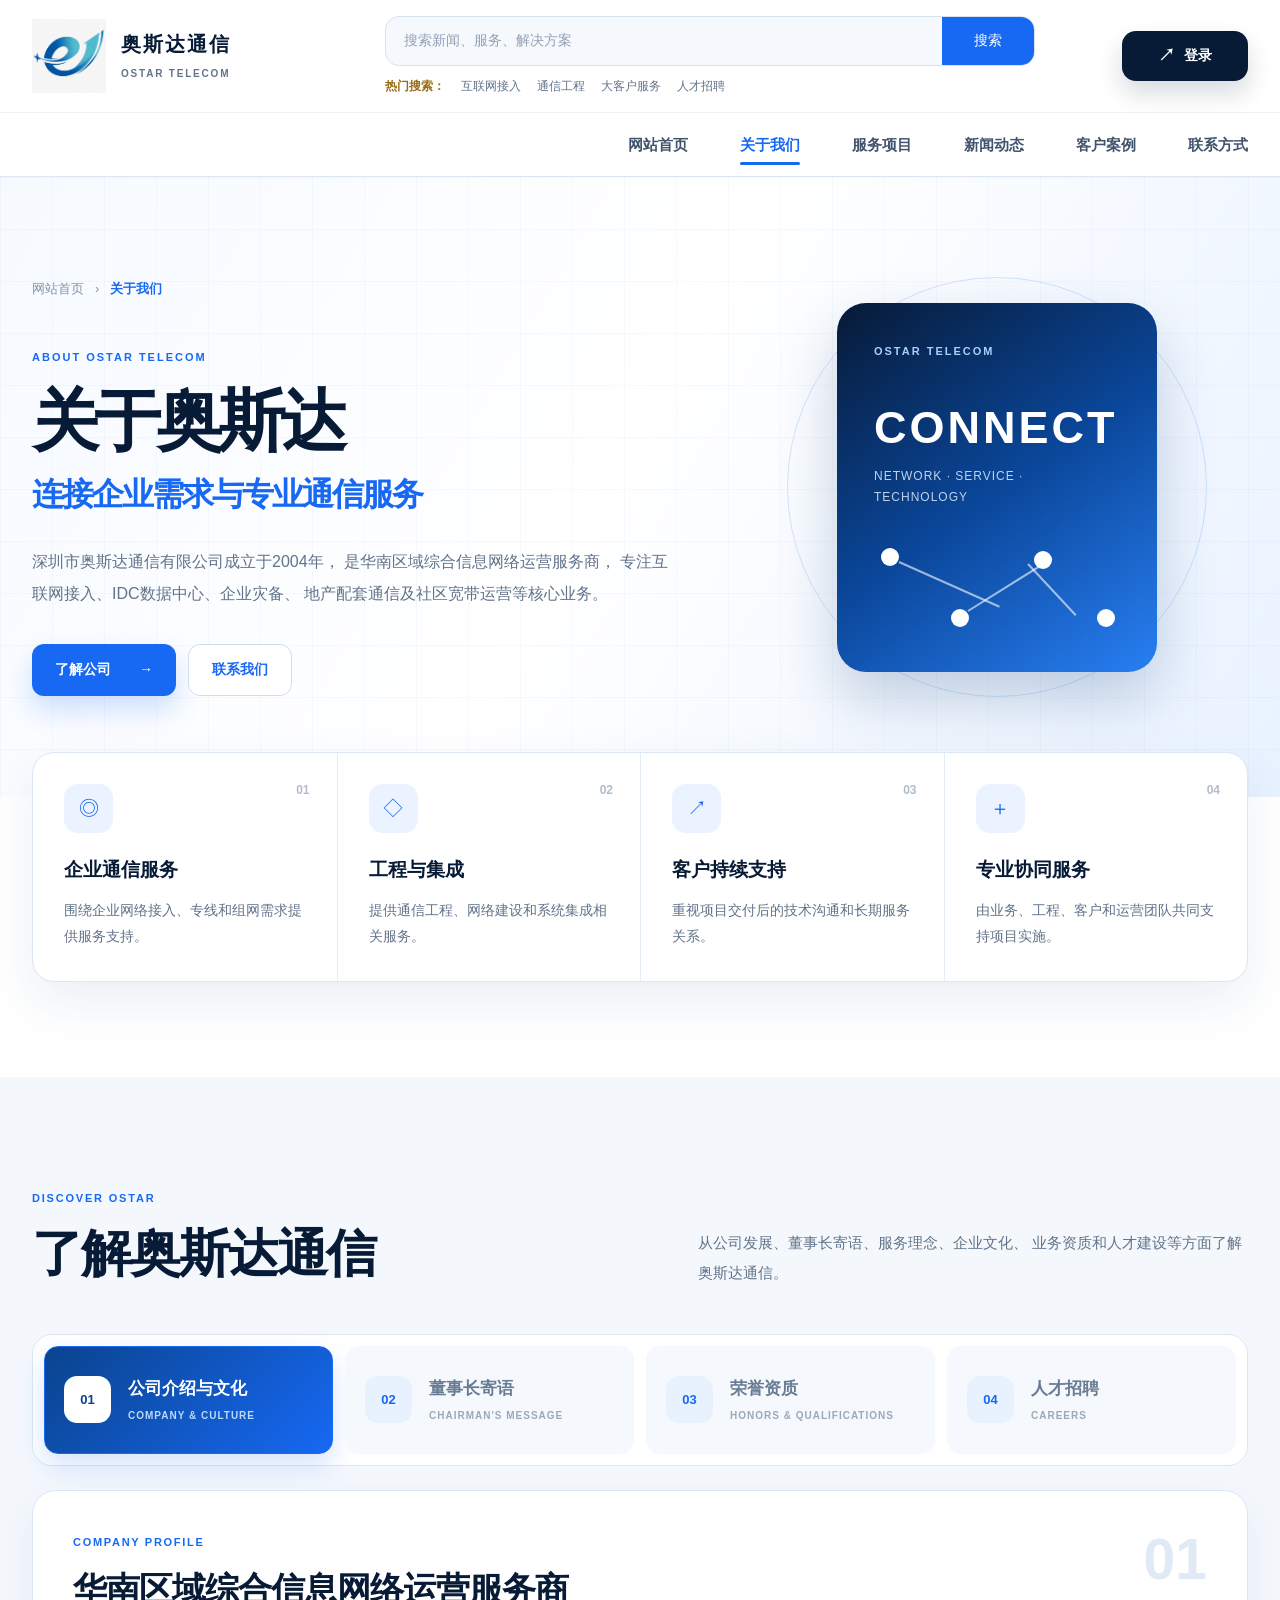
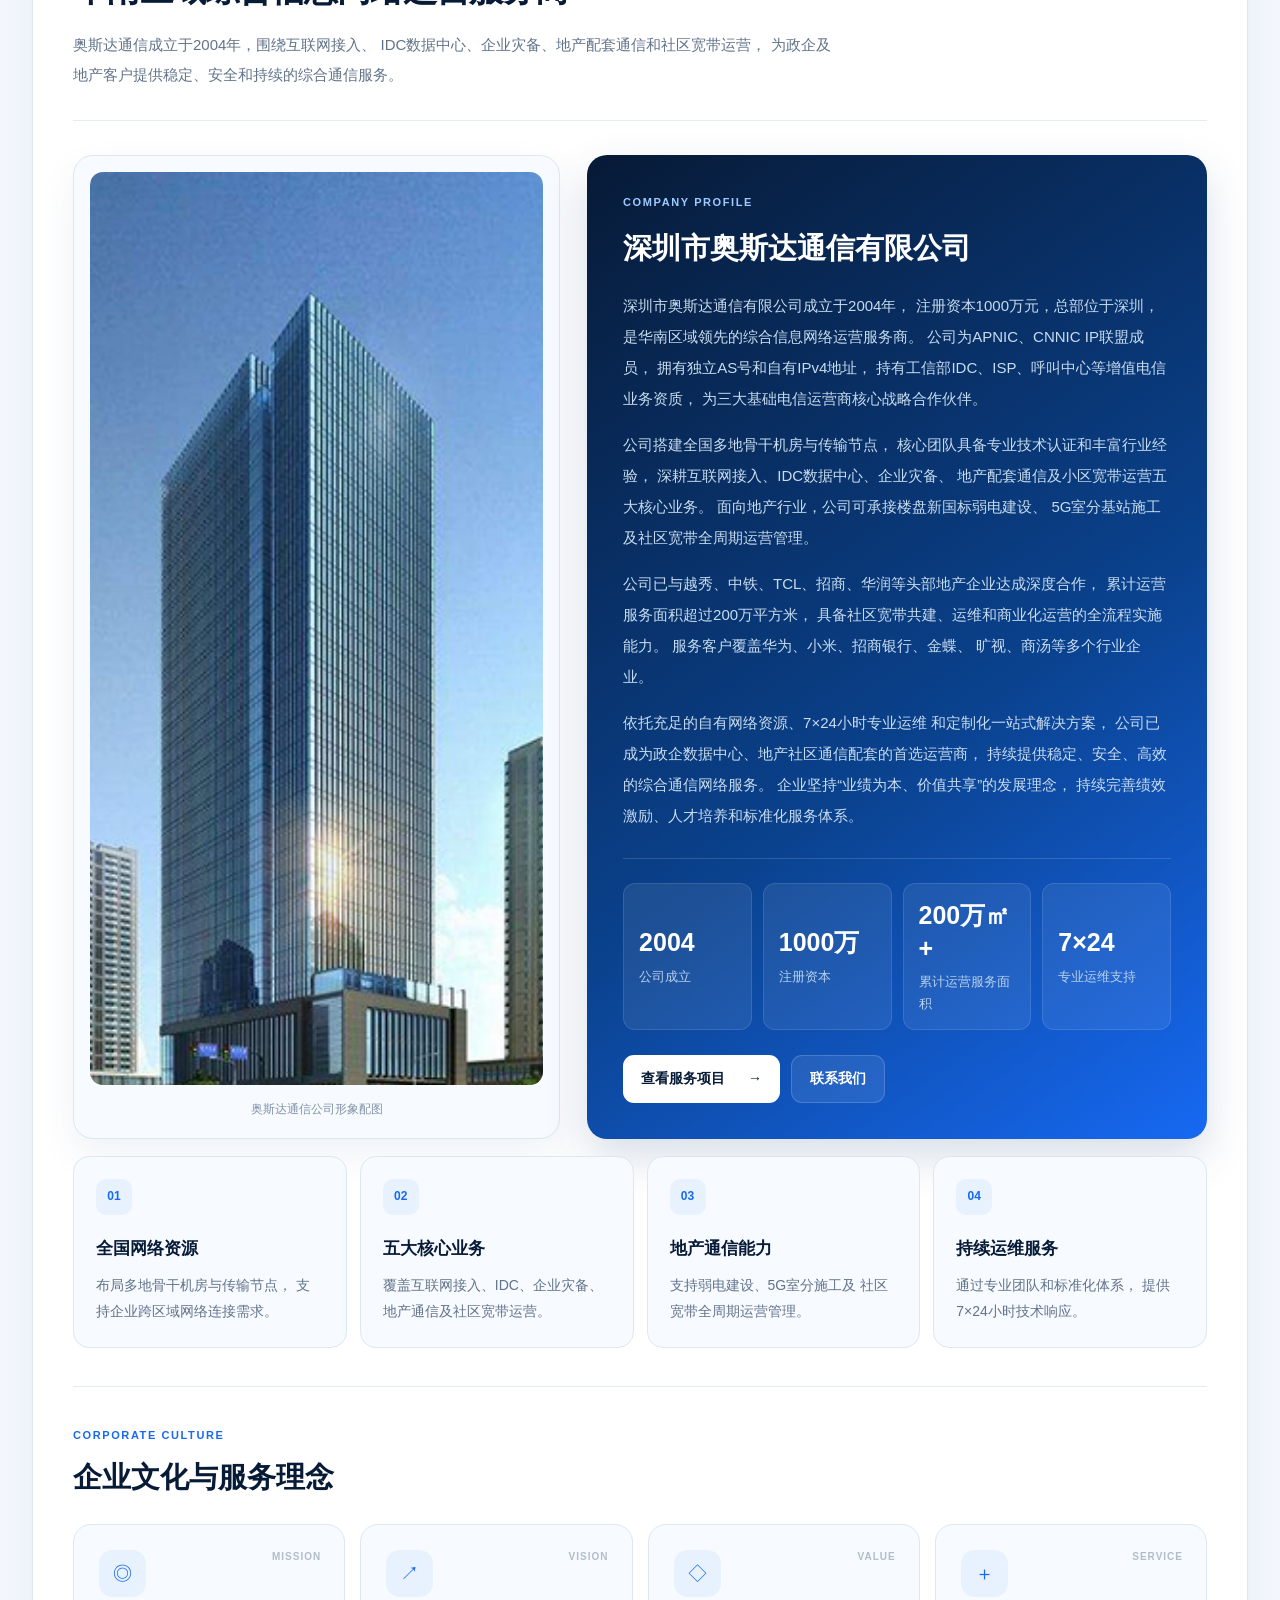
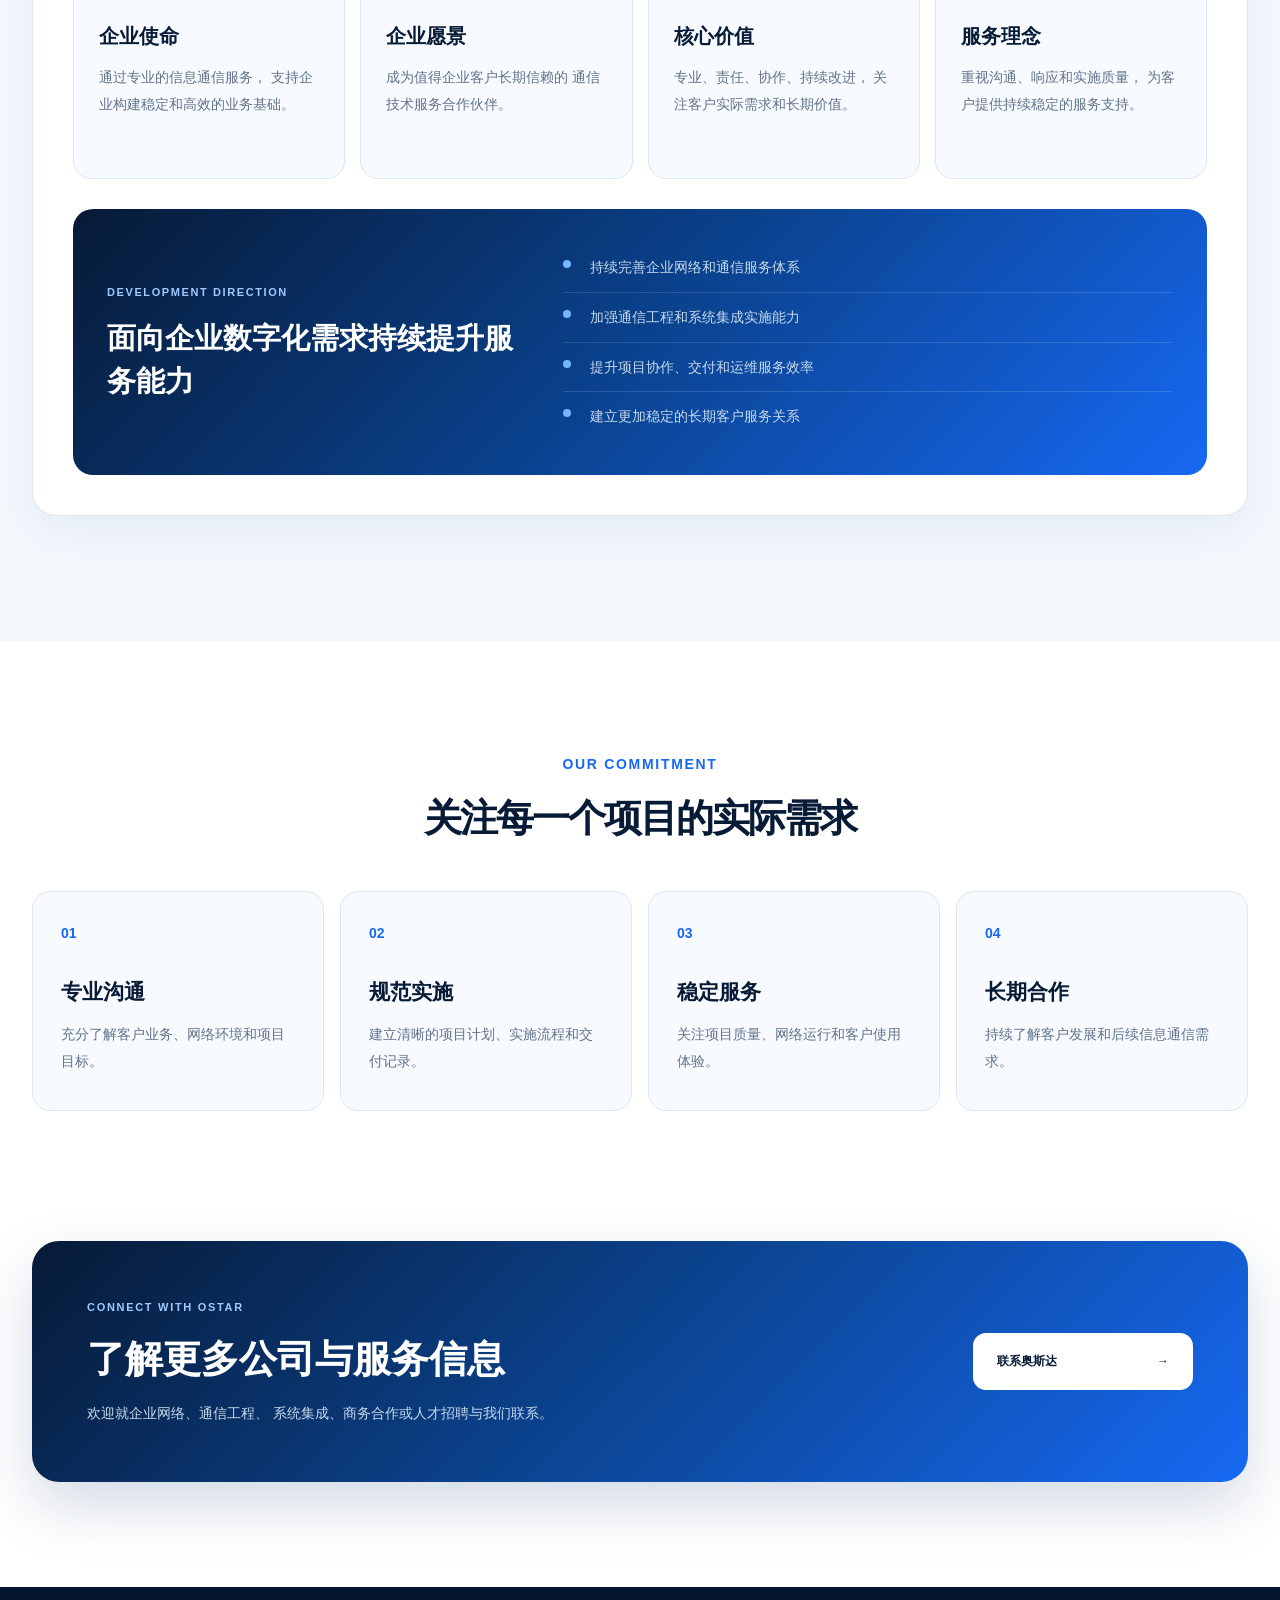
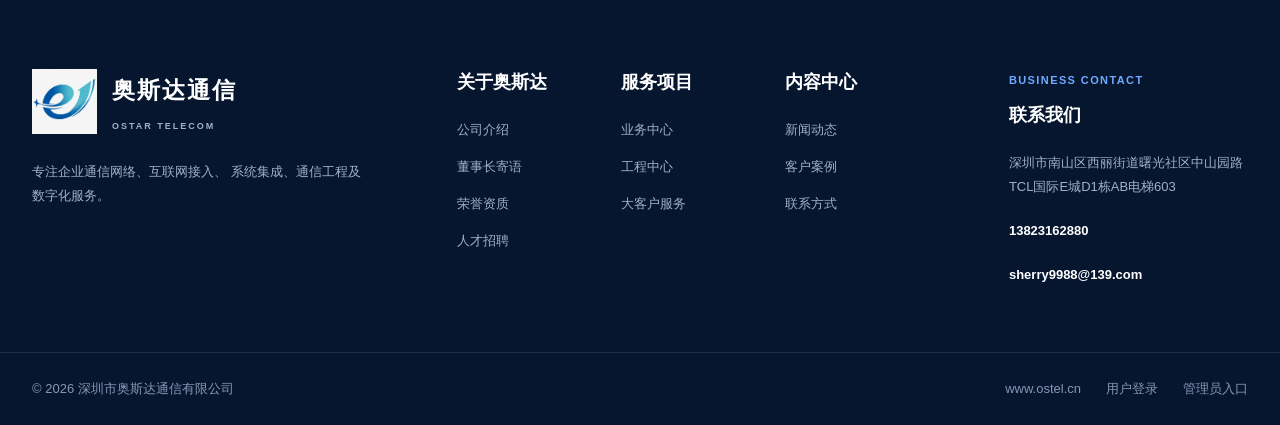
==== commit 24dc396f: "Add files via upload 跟新" ====
--- a/about.html
+++ b/about.html
@@ -10,7 +10,7 @@
 
   <meta
     name="description"
-    content="了解深圳市奥斯达通信有限公司的公司介绍、企业文化、业务资质和人才招聘信息"
+    content="了解深圳市奥斯达通信有限公司的公司介绍、董事长寄语、企业文化、业务资质和人才招聘信息"
   >
 
   <title>关于我们｜奥斯达通信</title>
@@ -353,6 +353,1736 @@
         transition: none;
       }
     }
+  
+
+
+
+    /* ========================================
+       关于我们四个栏目：等宽居中
+    ======================================== */
+
+    .about-tabs {
+      display: grid !important;
+      grid-template-columns: repeat(4, minmax(0, 1fr)) !important;
+      align-items: stretch;
+      gap: 12px !important;
+    }
+
+    .about-tab-button {
+      width: 100%;
+      min-width: 0;
+      min-height: 104px;
+      padding: 20px 18px !important;
+      justify-content: flex-start;
+      text-align: left;
+    }
+
+    .about-tab-button > span {
+      width: 45px;
+      height: 45px;
+      flex: 0 0 45px;
+      display: grid;
+      place-items: center;
+      font-size: 11px !important;
+    }
+
+    .about-tab-button > div {
+      min-width: 0;
+    }
+
+    .about-tab-button strong {
+      font-size: 14px !important;
+      line-height: 1.45;
+    }
+
+    .about-tab-button small {
+      margin-top: 7px;
+      display: block;
+      overflow: hidden;
+      font-size: 7px !important;
+      letter-spacing: 1.25px;
+      text-overflow: ellipsis;
+      white-space: nowrap;
+    }
+
+    @media (max-width: 1000px) {
+      .about-tabs {
+        grid-template-columns: repeat(2, minmax(0, 1fr)) !important;
+      }
+    }
+
+    @media (max-width: 620px) {
+      .about-tabs {
+        grid-template-columns: 1fr !important;
+      }
+
+      .about-tab-button {
+        min-height: 88px;
+      }
+    }
+
+    /* ========================================
+       董事长寄语独立栏目
+    ======================================== */
+
+    .chairman-message-card {
+      margin-top: 30px;
+      min-height: 650px;
+      padding: 64px 58px;
+      overflow: hidden;
+      position: relative;
+      display: grid;
+      grid-template-columns:
+        minmax(0, 1.35fr)
+        minmax(340px, 0.65fr);
+      align-items: center;
+      gap: 72px;
+      background: #ffffff;
+      border: 1px solid #dce7f2;
+      border-radius: 22px;
+      box-shadow:
+        0 18px 46px
+        rgba(37, 76, 122, 0.075);
+    }
+
+    .chairman-message-card::before {
+      position: absolute;
+      top: -160px;
+      right: -120px;
+      width: 430px;
+      height: 430px;
+      content: "";
+      pointer-events: none;
+      background:
+        rgba(23, 105, 243, 0.05);
+      border-radius: 50%;
+    }
+
+
+    /* 左侧寄语 */
+
+    .chairman-message-copy {
+      min-width: 0;
+      position: relative;
+      z-index: 2;
+    }
+
+    .chairman-message-label {
+      color: #1769f3;
+      font-size: 8px;
+      font-weight: 900;
+      letter-spacing: 2.2px;
+    }
+
+    .chairman-message-quote {
+      height: 56px;
+      margin-top: 14px;
+      color: rgba(23, 105, 243, 0.16);
+      font-family: Georgia, serif;
+      font-size: 94px;
+      font-weight: 700;
+      line-height: 0.9;
+    }
+
+    .chairman-message-copy h4 {
+      max-width: 650px;
+      margin: 18px 0 0;
+      color: #377fc9;
+      font-size: clamp(31px, 4vw, 46px);
+      font-style: italic;
+      font-weight: 900;
+      line-height: 1.35;
+      letter-spacing: -1.3px;
+    }
+
+    .chairman-message-body {
+      max-width: 720px;
+      margin-top: 29px;
+    }
+
+    .chairman-message-body p {
+      margin: 20px 0 0;
+      color: #52677e;
+      font-size: 13px;
+      line-height: 2.05;
+      text-align: justify;
+    }
+
+    .chairman-message-body p strong {
+      color: #253f5d;
+      font-weight: 900;
+    }
+
+    .chairman-message-body p:first-child {
+      margin-top: 0;
+    }
+
+    .chairman-message-signature {
+      margin-top: 31px;
+      display: flex;
+      align-items: center;
+      gap: 16px;
+    }
+
+    .chairman-message-signature > span {
+      width: 42px;
+      height: 2px;
+      flex: 0 0 auto;
+      background: #1769f3;
+      border-radius: 999px;
+    }
+
+    .chairman-message-signature > div {
+      display: flex;
+      flex-direction: column;
+    }
+
+    .chairman-message-signature small {
+      color: #8a9bad;
+      font-size: 8px;
+      line-height: 1.6;
+    }
+
+    .chairman-message-signature strong {
+      margin-top: 5px;
+      color: #071a36;
+      font-size: 13px;
+    }
+
+
+    /* 右侧照片区域 */
+
+    .chairman-portrait-panel {
+      min-height: 500px;
+      position: relative;
+      display: flex;
+      align-items: center;
+      justify-content: center;
+    }
+
+    .chairman-portrait-circle {
+      position: absolute;
+      width: 350px;
+      height: 350px;
+      background:
+        linear-gradient(
+          145deg,
+          #dcecff,
+          #f8fbff
+        );
+      border-radius: 50%;
+    }
+
+    .chairman-photo-frame {
+      width: min(100%, 330px);
+      aspect-ratio: 1 / 1;
+      overflow: hidden;
+      position: relative;
+      z-index: 2;
+      background: #ffffff;
+      border: 9px solid #ffffff;
+      border-radius: 50%;
+      box-shadow:
+        0 25px 52px
+        rgba(31, 79, 132, 0.16);
+    }
+
+    .chairman-photo-frame img {
+      width: 100%;
+      height: 100%;
+      display: block;
+      object-fit: cover;
+      object-position: center top;
+    }
+
+    .chairman-photo-placeholder {
+      width: 100%;
+      height: 100%;
+      display: flex;
+      align-items: center;
+      justify-content: center;
+      flex-direction: column;
+      color: #7d90a5;
+      text-align: center;
+      background:
+        linear-gradient(
+          160deg,
+          #eef5fc,
+          #dceaf8
+        );
+    }
+
+    .chairman-photo-placeholder span {
+      color: #1769f3;
+      font-size: 8px;
+      font-weight: 900;
+      letter-spacing: 2.3px;
+    }
+
+    .chairman-photo-placeholder strong {
+      margin-top: 17px;
+      color: #294766;
+      font-size: 18px;
+    }
+
+    .chairman-photo-placeholder small {
+      margin-top: 8px;
+      color: #899bad;
+      font-size: 9px;
+    }
+
+    .chairman-person-information {
+      position: absolute;
+      right: 22px;
+      bottom: 13px;
+      z-index: 4;
+      min-width: 225px;
+      padding: 17px 19px;
+      display: flex;
+      flex-direction: column;
+      background: rgba(255, 255, 255, 0.94);
+      border: 1px solid #d7e4f0;
+      border-radius: 14px;
+      box-shadow:
+        0 12px 30px
+        rgba(37, 76, 122, 0.12);
+      backdrop-filter: blur(10px);
+    }
+
+    .chairman-person-information strong {
+      color: #071a36;
+      font-size: 13px;
+    }
+
+    .chairman-person-information span {
+      margin-top: 6px;
+      color: #8496a8;
+      font-size: 8px;
+      line-height: 1.5;
+    }
+
+    .chairman-vertical-title {
+      position: absolute;
+      top: 42px;
+      right: -2px;
+      z-index: 3;
+      display: flex;
+      align-items: center;
+      flex-direction: column;
+    }
+
+    .chairman-vertical-title strong {
+      color: #1769f3;
+      font-size: 22px;
+      font-weight: 900;
+      line-height: 1.1;
+      writing-mode: vertical-rl;
+      letter-spacing: 8px;
+    }
+
+    .chairman-vertical-title span {
+      margin-top: 17px;
+      color: #8ca0b5;
+      font-size: 7px;
+      font-weight: 900;
+      letter-spacing: 2px;
+      writing-mode: vertical-rl;
+    }
+
+
+    /* 提示说明 */
+
+    .chairman-message-note {
+      margin-top: 20px;
+      padding: 18px 21px;
+      display: flex;
+      align-items: flex-start;
+      gap: 18px;
+      background: #f5f9fd;
+      border: 1px solid #dce7f2;
+      border-radius: 13px;
+    }
+
+    .chairman-message-note > span {
+      flex: 0 0 auto;
+      color: #1769f3;
+      font-size: 8px;
+      font-weight: 900;
+      letter-spacing: 1px;
+    }
+
+    .chairman-message-note p {
+      margin: 0;
+      color: #718499;
+      font-size: 9px;
+      line-height: 1.8;
+    }
+
+
+
+
+    .chairman-panel-heading {
+      align-items: flex-end;
+    }
+
+    .chairman-logo-placeholder {
+      padding: 45px;
+      background:
+        radial-gradient(
+          circle at 50% 38%,
+          #ffffff 0%,
+          #f0f6fd 48%,
+          #dceaf8 100%
+        );
+    }
+
+    .chairman-logo-placeholder img {
+      width: 112px;
+      height: 112px;
+      object-fit: contain;
+      filter:
+        drop-shadow(
+          0 14px 22px
+          rgba(23, 105, 243, 0.14)
+        );
+    }
+
+    .chairman-logo-placeholder strong {
+      margin-top: 24px;
+    }
+
+    .chairman-logo-placeholder small {
+      margin-top: 8px;
+    }
+
+    @media (max-width: 1050px) {
+      .chairman-message-card {
+        grid-template-columns: 1fr;
+      }
+
+      .chairman-portrait-panel {
+        min-height: 520px;
+      }
+
+      .chairman-person-information {
+        right: calc(50% - 210px);
+      }
+
+      .chairman-vertical-title {
+        right: calc(50% - 205px);
+      }
+    }
+
+    @media (max-width: 700px) {
+      .chairman-message-card {
+        min-height: 0;
+        padding: 31px 22px;
+        gap: 35px;
+        border-radius: 18px;
+      }
+
+      .chairman-message-copy h4 {
+        font-size: 33px;
+      }
+
+      .chairman-message-body p {
+        font-size: 11px;
+        line-height: 1.95;
+      }
+
+      .chairman-portrait-panel {
+        min-height: 440px;
+      }
+
+      .chairman-portrait-circle {
+        width: 280px;
+        height: 280px;
+      }
+
+      .chairman-photo-frame {
+        width: 235px;
+      }
+
+      .chairman-person-information {
+        right: 0;
+        bottom: 4px;
+        min-width: 205px;
+      }
+
+      .chairman-vertical-title {
+        top: 28px;
+        right: 3px;
+      }
+
+      .chairman-message-note {
+        flex-direction: column;
+        gap: 9px;
+      }
+    }
+
+  
+
+    /* ========================================
+       关于我们页面：清晰易读字体优化
+       目标：老人家看得清，同时保持版面和谐
+    ======================================== */
+
+    .about-page {
+      font-size: 16px;
+    }
+
+
+    /* ---------- 顶部导航 ---------- */
+
+    .about-page .brand-name strong {
+      font-size: 18px !important;
+    }
+
+    .about-page .brand-name small {
+      font-size: 9px !important;
+      letter-spacing: 1.8px !important;
+    }
+
+    .about-page .search-box input {
+      font-size: 13px !important;
+    }
+
+    .about-page .search-box button,
+    .about-page .login-button {
+      font-size: 13px !important;
+    }
+
+    .about-page .hot-search,
+    .about-page .hot-search a {
+      font-size: 11px !important;
+      line-height: 1.7 !important;
+    }
+
+    .about-page .nav-link {
+      font-size: 14px !important;
+      font-weight: 700 !important;
+    }
+
+
+    /* ---------- 首屏 ---------- */
+
+    .about-page .about-breadcrumb,
+    .about-page .about-breadcrumb a,
+    .about-page .about-breadcrumb strong {
+      font-size: 12px !important;
+    }
+
+    .about-page .about-eyebrow,
+    .about-page .about-visual-label {
+      font-size: 10px !important;
+      line-height: 1.6 !important;
+    }
+
+    .about-page .about-hero-content h1 {
+      line-height: 1.26 !important;
+    }
+
+    .about-page .about-hero-content h1 > span {
+      line-height: 1.45 !important;
+    }
+
+    .about-page .about-hero-content > p {
+      font-size: 15px !important;
+      line-height: 1.95 !important;
+    }
+
+    .about-page .about-primary-button,
+    .about-page .about-secondary-button {
+      font-size: 13px !important;
+      font-weight: 800 !important;
+    }
+
+    .about-page .about-visual-card p {
+      font-size: 11px !important;
+      line-height: 1.7 !important;
+    }
+
+
+    /* ---------- 公司能力概览 ---------- */
+
+    .about-page .about-overview-grid article > span {
+      font-size: 11px !important;
+    }
+
+    .about-page .about-overview-grid article > strong {
+      font-size: 17px !important;
+      line-height: 1.5 !important;
+    }
+
+    .about-page .about-overview-grid article > p {
+      font-size: 13px !important;
+      line-height: 1.85 !important;
+    }
+
+
+    /* ---------- 关于我们总标题 ---------- */
+
+    .about-page .about-section-heading > div > span {
+      font-size: 10px !important;
+      letter-spacing: 1.8px !important;
+    }
+
+    .about-page .about-section-heading h2 {
+      font-size: clamp(38px, 4vw, 49px) !important;
+      line-height: 1.28 !important;
+    }
+
+    .about-page .about-section-heading > p {
+      font-size: 14px !important;
+      line-height: 1.9 !important;
+    }
+
+
+    /* ---------- 四个切换栏目 ---------- */
+
+    .about-page .about-tabs {
+      grid-template-columns: repeat(4, minmax(0, 1fr)) !important;
+      gap: 12px !important;
+    }
+
+    .about-page .about-tab-button {
+      min-height: 108px !important;
+      padding: 21px 19px !important;
+    }
+
+    .about-page .about-tab-button > span {
+      width: 47px !important;
+      height: 47px !important;
+      flex: 0 0 47px !important;
+      font-size: 12px !important;
+    }
+
+    .about-page .about-tab-button strong {
+      font-size: 16px !important;
+      line-height: 1.45 !important;
+    }
+
+    .about-page .about-tab-button small {
+      margin-top: 7px !important;
+      font-size: 9px !important;
+      line-height: 1.45 !important;
+      letter-spacing: 1px !important;
+      white-space: normal !important;
+    }
+
+
+    /* ---------- 各栏目顶部 ---------- */
+
+    .about-page .about-panel-eyebrow {
+      font-size: 10px !important;
+      letter-spacing: 1.7px !important;
+    }
+
+    .about-page .about-panel-header h3 {
+      font-size: clamp(27px, 3vw, 32px) !important;
+      line-height: 1.42 !important;
+    }
+
+    .about-page .about-panel-header p {
+      font-size: 14px !important;
+      line-height: 1.9 !important;
+    }
+
+    .about-page .about-panel-number {
+      font-size: 16px !important;
+    }
+
+
+    /* ---------- 公司简介 ---------- */
+
+    .about-page .company-profile-eyebrow {
+      font-size: 10px !important;
+      letter-spacing: 1.6px !important;
+    }
+
+    .about-page .company-profile-content h4 {
+      font-size: 28px !important;
+      line-height: 1.42 !important;
+    }
+
+    .about-page .company-profile-text p {
+      font-size: 14px !important;
+      line-height: 2 !important;
+    }
+
+    .about-page .company-profile-image figcaption {
+      font-size: 11px !important;
+      line-height: 1.7 !important;
+    }
+
+    .about-page .company-profile-stat-grid strong {
+      font-size: 23px !important;
+      line-height: 1.25 !important;
+    }
+
+    .about-page .company-profile-stat-grid span {
+      font-size: 12px !important;
+      line-height: 1.6 !important;
+    }
+
+    .about-page .company-profile-actions a {
+      font-size: 13px !important;
+    }
+
+    .about-page .company-introduction-points article > span {
+      font-size: 11px !important;
+    }
+
+    .about-page .company-introduction-points strong {
+      font-size: 16px !important;
+      line-height: 1.45 !important;
+    }
+
+    .about-page .company-introduction-points p {
+      font-size: 13px !important;
+      line-height: 1.85 !important;
+    }
+
+
+    /* ---------- 企业文化 ---------- */
+
+    .about-page .company-culture-heading > span,
+    .about-page .company-development > div > span {
+      font-size: 10px !important;
+      letter-spacing: 1.6px !important;
+    }
+
+    .about-page .company-culture-heading h4,
+    .about-page .company-development h4 {
+      font-size: 27px !important;
+      line-height: 1.42 !important;
+    }
+
+    .about-page .company-culture-grid article > span {
+      font-size: 9px !important;
+    }
+
+    .about-page .company-culture-grid h5 {
+      font-size: 18px !important;
+      line-height: 1.45 !important;
+    }
+
+    .about-page .company-culture-grid p {
+      font-size: 13px !important;
+      line-height: 1.85 !important;
+    }
+
+    .about-page .company-development li {
+      font-size: 14px !important;
+      line-height: 1.85 !important;
+    }
+
+
+    /* ---------- 董事长寄语 ---------- */
+
+    .about-page .chairman-message-label {
+      font-size: 10px !important;
+      letter-spacing: 1.7px !important;
+    }
+
+    .about-page .chairman-message-copy h4 {
+      font-size: clamp(34px, 4vw, 44px) !important;
+      line-height: 1.35 !important;
+    }
+
+    .about-page .chairman-message-body p {
+      font-size: 14px !important;
+      line-height: 2 !important;
+    }
+
+    .about-page .chairman-message-body p strong {
+      font-size: inherit !important;
+      line-height: inherit !important;
+    }
+
+    .about-page .chairman-message-signature small {
+      font-size: 10px !important;
+      line-height: 1.6 !important;
+    }
+
+    .about-page .chairman-message-signature strong {
+      font-size: 15px !important;
+    }
+
+    .about-page .chairman-photo-placeholder strong {
+      font-size: 18px !important;
+    }
+
+    .about-page .chairman-photo-placeholder small {
+      font-size: 11px !important;
+    }
+
+    .about-page .chairman-person-information strong {
+      font-size: 15px !important;
+    }
+
+    .about-page .chairman-person-information span {
+      font-size: 10px !important;
+      line-height: 1.6 !important;
+    }
+
+    .about-page .chairman-vertical-title strong {
+      font-size: 22px !important;
+    }
+
+    .about-page .chairman-vertical-title span {
+      font-size: 9px !important;
+    }
+
+
+    /* ---------- 荣誉证书 ---------- */
+
+    .about-page .honor-documents-heading span {
+      font-size: 10px !important;
+      letter-spacing: 1.7px !important;
+    }
+
+    .about-page .honor-documents-heading h4 {
+      font-size: 28px !important;
+      line-height: 1.4 !important;
+    }
+
+    .about-page .honor-documents-heading > p {
+      font-size: 13px !important;
+      line-height: 1.85 !important;
+    }
+
+    .about-page .honor-certificate-content > span {
+      font-size: 10px !important;
+      line-height: 1.5 !important;
+    }
+
+    .about-page .honor-certificate-content h5 {
+      font-size: 20px !important;
+      line-height: 1.5 !important;
+    }
+
+    .about-page .honor-certificate-content p {
+      font-size: 13px !important;
+      line-height: 1.85 !important;
+    }
+
+    .about-page .honor-certificate-content a {
+      font-size: 12px !important;
+    }
+
+
+    /* ---------- 专利证书 ---------- */
+
+    .about-page .patent-showcase-heading div > span {
+      font-size: 10px !important;
+      letter-spacing: 1.7px !important;
+    }
+
+    .about-page .patent-showcase-heading h4 {
+      font-size: 28px !important;
+      line-height: 1.4 !important;
+    }
+
+    .about-page .patent-showcase-heading > p {
+      font-size: 13px !important;
+      line-height: 1.85 !important;
+    }
+
+    .about-page .patent-page-badge {
+      font-size: 10px !important;
+    }
+
+    .about-page .patent-card-labels > span {
+      font-size: 9px !important;
+      line-height: 1.5 !important;
+    }
+
+    .about-page .patent-card-labels > small {
+      font-size: 9px !important;
+    }
+
+    .about-page .patent-card-content h5 {
+      font-size: 19px !important;
+      line-height: 1.55 !important;
+    }
+
+    .about-page .patent-card-content p {
+      font-size: 13px !important;
+      line-height: 1.85 !important;
+    }
+
+    .about-page .patent-card-meta span {
+      font-size: 9px !important;
+    }
+
+    .about-page .patent-card-meta strong {
+      font-size: 11px !important;
+      line-height: 1.55 !important;
+      white-space: normal !important;
+    }
+
+    .about-page .patent-card-tip {
+      font-size: 10px !important;
+      line-height: 1.6 !important;
+    }
+
+
+    /* ---------- 业务许可证 ---------- */
+
+    .about-page .honor-license-content > span {
+      font-size: 9px !important;
+    }
+
+    .about-page .honor-license-content h5 {
+      font-size: 19px !important;
+      line-height: 1.5 !important;
+    }
+
+    .about-page .honor-license-content p {
+      font-size: 13px !important;
+      line-height: 1.8 !important;
+    }
+
+    .about-page .honor-license-card > a {
+      font-size: 12px !important;
+    }
+
+
+    /* ---------- 资质与服务能力 ---------- */
+
+    .about-page .qualification-image-card figcaption {
+      font-size: 11px !important;
+    }
+
+    .about-page .qualification-summary-eyebrow {
+      font-size: 10px !important;
+      letter-spacing: 1.6px !important;
+    }
+
+    .about-page .qualification-summary h4 {
+      font-size: 27px !important;
+      line-height: 1.42 !important;
+    }
+
+    .about-page .qualification-summary > p,
+    .about-page .qualification-summary-grid p,
+    .about-page .qualification-detail-grid p,
+    .about-page .qualification-notice p {
+      font-size: 13px !important;
+      line-height: 1.85 !important;
+    }
+
+    .about-page .qualification-summary-grid strong,
+    .about-page .qualification-detail-grid strong {
+      font-size: 16px !important;
+      line-height: 1.5 !important;
+    }
+
+    .about-page .qualification-detail-grid article > span,
+    .about-page .qualification-notice > span {
+      font-size: 10px !important;
+    }
+
+
+    /* ---------- 人才招聘 ---------- */
+
+    .about-page .career-vacancies-heading span,
+    .about-page .career-values-heading span {
+      font-size: 10px !important;
+      letter-spacing: 1.6px !important;
+    }
+
+    .about-page .career-vacancies-heading h4,
+    .about-page .career-values-heading h4,
+    .about-page .career-application-card h4 {
+      font-size: 27px !important;
+      line-height: 1.42 !important;
+    }
+
+    .about-page .career-vacancies-heading p,
+    .about-page .career-values-heading p,
+    .about-page .career-application-card p,
+    .about-page .career-notice p {
+      font-size: 13px !important;
+      line-height: 1.85 !important;
+    }
+
+    .about-page .career-job-category {
+      font-size: 10px !important;
+    }
+
+    .about-page .career-job-header h5 {
+      font-size: 21px !important;
+      line-height: 1.45 !important;
+    }
+
+    .about-page .career-job-count {
+      font-size: 11px !important;
+    }
+
+    .about-page .career-job-body h6 {
+      font-size: 16px !important;
+      line-height: 1.5 !important;
+    }
+
+    .about-page .career-job-body li {
+      font-size: 13px !important;
+      line-height: 1.85 !important;
+    }
+
+    .about-page .career-values-grid strong {
+      font-size: 17px !important;
+    }
+
+    .about-page .career-values-grid p,
+    .about-page .career-application-contact span,
+    .about-page .career-application-contact strong {
+      font-size: 13px !important;
+      line-height: 1.75 !important;
+    }
+
+
+    /* ---------- 下方服务与联系区域 ---------- */
+
+    .about-page .about-service-heading > span,
+    .about-page .about-contact-inner > div > span {
+      font-size: 10px !important;
+      letter-spacing: 1.7px !important;
+    }
+
+    .about-page .about-service-heading h2,
+    .about-page .about-contact-inner h2 {
+      font-size: clamp(31px, 3vw, 38px) !important;
+      line-height: 1.38 !important;
+    }
+
+    .about-page .about-service-grid h3 {
+      font-size: 20px !important;
+      line-height: 1.45 !important;
+    }
+
+    .about-page .about-service-grid p,
+    .about-page .about-contact-inner p,
+    .about-page .about-service-values span {
+      font-size: 13px !important;
+      line-height: 1.85 !important;
+    }
+
+    .about-page .about-contact-cta {
+      font-size: 13px !important;
+    }
+
+
+    /* ---------- 页脚 ---------- */
+
+    .about-page .site-footer .footer-small-title {
+      font-size: 10px !important;
+      letter-spacing: 1.4px !important;
+    }
+
+    .about-page .site-footer h3 {
+      font-size: 17px !important;
+      line-height: 1.45 !important;
+    }
+
+    .about-page .site-footer p,
+    .about-page .site-footer a,
+    .about-page .footer-bottom span {
+      font-size: 12px !important;
+      line-height: 1.8 !important;
+    }
+
+
+    /* ---------- 平板适配 ---------- */
+
+    @media (max-width: 1050px) {
+      .about-page .about-tabs {
+        grid-template-columns: repeat(2, minmax(0, 1fr)) !important;
+      }
+
+      .about-page .chairman-message-body p {
+        font-size: 14px !important;
+      }
+    }
+
+
+    /* ---------- 手机适配 ---------- */
+
+    @media (max-width: 700px) {
+      .about-page .about-tabs {
+        grid-template-columns: 1fr !important;
+      }
+
+      .about-page .about-tab-button {
+        min-height: 91px !important;
+      }
+
+      .about-page .about-section-heading h2 {
+        font-size: 35px !important;
+      }
+
+      .about-page .about-section-heading > p,
+      .about-page .about-panel-header p,
+      .about-page .company-profile-text p,
+      .about-page .chairman-message-body p {
+        font-size: 13px !important;
+      }
+
+      .about-page .about-panel-header h3 {
+        font-size: 25px !important;
+      }
+
+      .about-page .chairman-message-copy h4 {
+        font-size: 34px !important;
+      }
+
+      .about-page .patent-showcase-heading h4,
+      .about-page .honor-documents-heading h4,
+      .about-page .career-vacancies-heading h4,
+      .about-page .career-values-heading h4 {
+        font-size: 25px !important;
+      }
+
+      .about-page .site-footer p,
+      .about-page .site-footer a {
+        font-size: 11px !important;
+      }
+    }
+
+  
+
+    /* 董事长真实照片显示优化 */
+    .chairman-photo-frame > img {
+      width: 100%;
+      height: 100%;
+      display: block;
+      object-fit: cover;
+      object-position: center center;
+      transform: scale(1.01);
+    }
+
+  
+
+/* ========================================
+   ABOUT FINAL TYPOGRAPHY
+   只放大字体与行高，不改变布局、颜色、尺寸和图片
+======================================== */
+
+body.about-page {
+  font-size: 17px !important;
+}
+
+/* 顶部 */
+body.about-page .brand-name strong {
+  font-size: 20px !important;
+  line-height: 1.35 !important;
+}
+
+body.about-page .brand-name small {
+  font-size: 10px !important;
+  line-height: 1.55 !important;
+}
+
+body.about-page .search-box input,
+body.about-page .search-box button,
+body.about-page .login-button {
+  font-size: 14px !important;
+  line-height: 1.55 !important;
+}
+
+body.about-page .hot-search,
+body.about-page .hot-search a {
+  font-size: 12px !important;
+  line-height: 1.75 !important;
+}
+
+body.about-page .nav-link {
+  font-size: 15px !important;
+  line-height: 1.55 !important;
+}
+
+/* 首屏 */
+body.about-page .about-breadcrumb,
+body.about-page .about-breadcrumb a,
+body.about-page .about-breadcrumb strong {
+  font-size: 13px !important;
+  line-height: 1.65 !important;
+}
+
+body.about-page .about-eyebrow,
+body.about-page .about-visual-label {
+  font-size: 11px !important;
+  line-height: 1.65 !important;
+}
+
+body.about-page .about-hero-content h1 {
+  font-size: clamp(60px, 5.2vw, 82px) !important;
+  line-height: 1.12 !important;
+}
+
+body.about-page .about-hero-content h1 span {
+  font-size: 0.48em !important;
+  line-height: 1.5 !important;
+}
+
+body.about-page .about-hero-content > p {
+  font-size: 16px !important;
+  line-height: 2 !important;
+}
+
+body.about-page .about-primary-button,
+body.about-page .about-secondary-button {
+  font-size: 14px !important;
+  line-height: 1.55 !important;
+}
+
+body.about-page .about-visual-card > strong {
+  font-size: 45px !important;
+  line-height: 1.25 !important;
+}
+
+body.about-page .about-visual-card > p {
+  font-size: 12px !important;
+  line-height: 1.75 !important;
+}
+
+/* 公司能力概览 */
+body.about-page .about-overview-grid article > span {
+  font-size: 12px !important;
+  line-height: 1.5 !important;
+}
+
+body.about-page .about-overview-grid strong {
+  font-size: 19px !important;
+  line-height: 1.5 !important;
+}
+
+body.about-page .about-overview-grid p {
+  font-size: 14px !important;
+  line-height: 1.9 !important;
+}
+
+/* 页面总标题 */
+body.about-page .about-section-heading div > span {
+  font-size: 11px !important;
+  line-height: 1.6 !important;
+}
+
+body.about-page .about-section-heading h2 {
+  font-size: clamp(40px, 4vw, 51px) !important;
+  line-height: 1.3 !important;
+}
+
+body.about-page .about-section-heading > p {
+  font-size: 15px !important;
+  line-height: 1.95 !important;
+}
+
+/* 四个栏目 */
+body.about-page .about-tab-button > span {
+  font-size: 13px !important;
+  line-height: 1.4 !important;
+}
+
+body.about-page .about-tab-button strong {
+  font-size: 17px !important;
+  line-height: 1.5 !important;
+}
+
+body.about-page .about-tab-button small {
+  font-size: 10px !important;
+  line-height: 1.55 !important;
+}
+
+/* 栏目标题 */
+body.about-page .about-panel-eyebrow {
+  font-size: 11px !important;
+  line-height: 1.65 !important;
+}
+
+body.about-page .about-panel-header h3 {
+  font-size: clamp(29px, 3vw, 34px) !important;
+  line-height: 1.45 !important;
+}
+
+body.about-page .about-panel-header p {
+  font-size: 15px !important;
+  line-height: 1.95 !important;
+}
+
+body.about-page .about-panel-number {
+  font-size: 57px !important;
+  line-height: 1 !important;
+}
+
+/* 公司简介 */
+body.about-page .company-profile-eyebrow,
+body.about-page .company-introduction-main > span {
+  font-size: 11px !important;
+  line-height: 1.6 !important;
+}
+
+body.about-page .company-profile-content h4,
+body.about-page .company-introduction-main h4 {
+  font-size: 29px !important;
+  line-height: 1.48 !important;
+}
+
+body.about-page .company-profile-text p,
+body.about-page .company-introduction-main p {
+  font-size: 15px !important;
+  line-height: 2.05 !important;
+}
+
+body.about-page .company-profile-image figcaption {
+  font-size: 12px !important;
+  line-height: 1.75 !important;
+}
+
+body.about-page .company-profile-stat-grid strong {
+  font-size: 25px !important;
+  line-height: 1.3 !important;
+}
+
+body.about-page .company-profile-stat-grid span {
+  font-size: 13px !important;
+  line-height: 1.65 !important;
+}
+
+body.about-page .company-profile-actions a,
+body.about-page .company-introduction-main > a {
+  font-size: 14px !important;
+  line-height: 1.55 !important;
+}
+
+body.about-page .company-introduction-points article > span {
+  font-size: 12px !important;
+  line-height: 1.45 !important;
+}
+
+body.about-page .company-introduction-points strong {
+  font-size: 17px !important;
+  line-height: 1.5 !important;
+}
+
+body.about-page .company-introduction-points p {
+  font-size: 14px !important;
+  line-height: 1.9 !important;
+}
+
+/* 企业文化 */
+body.about-page .company-culture-heading > span,
+body.about-page .company-development div > span {
+  font-size: 11px !important;
+  line-height: 1.6 !important;
+}
+
+body.about-page .company-culture-heading h4,
+body.about-page .company-development h4 {
+  font-size: 29px !important;
+  line-height: 1.48 !important;
+}
+
+body.about-page .company-culture-grid article > span {
+  font-size: 10px !important;
+  line-height: 1.5 !important;
+}
+
+body.about-page .company-culture-grid h5 {
+  font-size: 20px !important;
+  line-height: 1.5 !important;
+}
+
+body.about-page .company-culture-grid p {
+  font-size: 14px !important;
+  line-height: 1.9 !important;
+}
+
+body.about-page .company-development li {
+  font-size: 14px !important;
+  line-height: 1.9 !important;
+}
+
+/* 董事长寄语 */
+body.about-page .chairman-message-label {
+  font-size: 11px !important;
+  line-height: 1.65 !important;
+}
+
+body.about-page .chairman-message-copy h4 {
+  font-size: clamp(36px, 4vw, 46px) !important;
+  line-height: 1.4 !important;
+}
+
+body.about-page .chairman-message-body p {
+  font-size: 15px !important;
+  line-height: 2.05 !important;
+}
+
+body.about-page .chairman-message-body p strong {
+  font-size: inherit !important;
+  line-height: inherit !important;
+}
+
+body.about-page .chairman-message-signature small {
+  font-size: 11px !important;
+  line-height: 1.65 !important;
+}
+
+body.about-page .chairman-message-signature strong {
+  font-size: 16px !important;
+  line-height: 1.5 !important;
+}
+
+body.about-page .chairman-person-information strong {
+  font-size: 16px !important;
+  line-height: 1.5 !important;
+}
+
+body.about-page .chairman-person-information span {
+  font-size: 11px !important;
+  line-height: 1.65 !important;
+}
+
+body.about-page .chairman-vertical-title strong {
+  font-size: 24px !important;
+  line-height: 1.2 !important;
+}
+
+body.about-page .chairman-vertical-title span {
+  font-size: 10px !important;
+  line-height: 1.5 !important;
+}
+
+/* 荣誉证书 */
+body.about-page .honor-documents-heading span,
+body.about-page .honors-introduction-content > span,
+body.about-page .honors-document-card > span {
+  font-size: 11px !important;
+  line-height: 1.6 !important;
+}
+
+body.about-page .honor-documents-heading h4,
+body.about-page .honors-introduction-content h4 {
+  font-size: 29px !important;
+  line-height: 1.45 !important;
+}
+
+body.about-page .honor-documents-heading > p,
+body.about-page .honors-introduction-content p {
+  font-size: 14px !important;
+  line-height: 1.9 !important;
+}
+
+body.about-page .honor-certificate-content > span {
+  font-size: 11px !important;
+  line-height: 1.55 !important;
+}
+
+body.about-page .honor-certificate-content h5 {
+  font-size: 21px !important;
+  line-height: 1.55 !important;
+}
+
+body.about-page .honor-certificate-content p {
+  font-size: 14px !important;
+  line-height: 1.9 !important;
+}
+
+body.about-page .honor-certificate-content a {
+  font-size: 13px !important;
+  line-height: 1.55 !important;
+}
+
+body.about-page .honors-category-grid h4 {
+  font-size: 20px !important;
+  line-height: 1.5 !important;
+}
+
+body.about-page .honors-category-grid p,
+body.about-page .honors-placeholder p {
+  font-size: 14px !important;
+  line-height: 1.9 !important;
+}
+
+body.about-page .honors-category-grid small {
+  font-size: 11px !important;
+  line-height: 1.6 !important;
+}
+
+/* 专利 */
+body.about-page .patent-showcase-heading div > span {
+  font-size: 11px !important;
+  line-height: 1.6 !important;
+}
+
+body.about-page .patent-showcase-heading h4 {
+  font-size: 29px !important;
+  line-height: 1.45 !important;
+}
+
+body.about-page .patent-showcase-heading > p {
+  font-size: 14px !important;
+  line-height: 1.9 !important;
+}
+
+body.about-page .patent-page-badge {
+  font-size: 11px !important;
+  line-height: 1.5 !important;
+}
+
+body.about-page .patent-card-labels > span,
+body.about-page .patent-card-labels > small {
+  font-size: 10px !important;
+  line-height: 1.55 !important;
+}
+
+body.about-page .patent-card-content h5 {
+  font-size: 20px !important;
+  line-height: 1.6 !important;
+}
+
+body.about-page .patent-card-content p {
+  font-size: 14px !important;
+  line-height: 1.9 !important;
+}
+
+body.about-page .patent-card-meta span {
+  font-size: 10px !important;
+  line-height: 1.5 !important;
+}
+
+body.about-page .patent-card-meta strong {
+  font-size: 12px !important;
+  line-height: 1.6 !important;
+}
+
+body.about-page .patent-card-tip {
+  font-size: 11px !important;
+  line-height: 1.65 !important;
+}
+
+/* 许可证与资质 */
+body.about-page .honor-license-content > span,
+body.about-page .qualification-summary-eyebrow,
+body.about-page .qualification-detail-grid article > span,
+body.about-page .qualification-notice > span {
+  font-size: 11px !important;
+  line-height: 1.6 !important;
+}
+
+body.about-page .honor-license-content h5 {
+  font-size: 20px !important;
+  line-height: 1.55 !important;
+}
+
+body.about-page .honor-license-content p,
+body.about-page .qualification-summary > p,
+body.about-page .qualification-summary-grid p,
+body.about-page .qualification-detail-grid p,
+body.about-page .qualification-notice p {
+  font-size: 14px !important;
+  line-height: 1.9 !important;
+}
+
+body.about-page .honor-license-card > a {
+  font-size: 13px !important;
+  line-height: 1.55 !important;
+}
+
+body.about-page .qualification-image-card figcaption {
+  font-size: 12px !important;
+  line-height: 1.7 !important;
+}
+
+body.about-page .qualification-summary h4 {
+  font-size: 29px !important;
+  line-height: 1.45 !important;
+}
+
+body.about-page .qualification-summary-grid strong,
+body.about-page .qualification-detail-grid strong {
+  font-size: 17px !important;
+  line-height: 1.55 !important;
+}
+
+/* 人才招聘 */
+body.about-page .career-vacancies-heading span,
+body.about-page .career-values-heading span,
+body.about-page .careers-hero-card div > span {
+  font-size: 11px !important;
+  line-height: 1.6 !important;
+}
+
+body.about-page .career-vacancies-heading h4,
+body.about-page .career-values-heading h4,
+body.about-page .career-application-card h4,
+body.about-page .careers-hero-card h4 {
+  font-size: 29px !important;
+  line-height: 1.45 !important;
+}
+
+body.about-page .career-vacancies-heading p,
+body.about-page .career-values-heading p,
+body.about-page .career-application-card p,
+body.about-page .career-notice p,
+body.about-page .careers-hero-card p {
+  font-size: 14px !important;
+  line-height: 1.9 !important;
+}
+
+body.about-page .career-job-category {
+  font-size: 11px !important;
+  line-height: 1.55 !important;
+}
+
+body.about-page .career-job-header h5 {
+  font-size: 22px !important;
+  line-height: 1.5 !important;
+}
+
+body.about-page .career-job-count {
+  font-size: 12px !important;
+  line-height: 1.5 !important;
+}
+
+body.about-page .career-job-body h6 {
+  font-size: 17px !important;
+  line-height: 1.55 !important;
+}
+
+body.about-page .career-job-body li,
+body.about-page .career-direction-grid p,
+body.about-page .career-direction-grid li {
+  font-size: 14px !important;
+  line-height: 1.9 !important;
+}
+
+body.about-page .career-values-grid strong {
+  font-size: 18px !important;
+  line-height: 1.5 !important;
+}
+
+body.about-page .career-values-grid p,
+body.about-page .career-application-contact span,
+body.about-page .career-application-contact strong {
+  font-size: 14px !important;
+  line-height: 1.85 !important;
+}
+
+/* 服务与联系 */
+body.about-page .about-service-heading > span,
+body.about-page .about-contact-inner > div > span {
+  font-size: 11px !important;
+  line-height: 1.6 !important;
+}
+
+body.about-page .about-service-heading h2,
+body.about-page .about-contact-inner h2 {
+  font-size: clamp(33px, 3vw, 40px) !important;
+  line-height: 1.42 !important;
+}
+
+body.about-page .about-service-grid h3 {
+  font-size: 21px !important;
+  line-height: 1.5 !important;
+}
+
+body.about-page .about-service-grid p,
+body.about-page .about-contact-inner p,
+body.about-page .about-service-values span {
+  font-size: 14px !important;
+  line-height: 1.9 !important;
+}
+
+body.about-page .about-contact-cta {
+  font-size: 14px !important;
+  line-height: 1.55 !important;
+}
+
+/* 页脚 */
+body.about-page .site-footer .footer-small-title {
+  font-size: 11px !important;
+  line-height: 1.6 !important;
+}
+
+body.about-page .site-footer h3 {
+  font-size: 18px !important;
+  line-height: 1.5 !important;
+}
+
+body.about-page .site-footer p,
+body.about-page .site-footer a,
+body.about-page .footer-bottom span {
+  font-size: 13px !important;
+  line-height: 1.85 !important;
+}
+
+/* 平板 */
+@media (max-width: 1050px) {
+  body.about-page .about-hero-content > p,
+  body.about-page .company-profile-text p,
+  body.about-page .chairman-message-body p {
+    font-size: 15px !important;
+  }
+}
+
+/* 手机 */
+@media (max-width: 700px) {
+  body.about-page {
+    font-size: 16px !important;
+  }
+
+  body.about-page .about-hero-content h1 {
+    font-size: 39px !important;
+  }
+
+  body.about-page .about-hero-content h1 span {
+    font-size: 22px !important;
+  }
+
+  body.about-page .about-hero-content > p,
+  body.about-page .about-section-heading > p,
+  body.about-page .about-panel-header p,
+  body.about-page .company-profile-text p,
+  body.about-page .chairman-message-body p {
+    font-size: 14px !important;
+  }
+
+  body.about-page .about-section-heading h2 {
+    font-size: 36px !important;
+  }
+
+  body.about-page .about-panel-header h3 {
+    font-size: 27px !important;
+  }
+
+  body.about-page .about-tab-button strong {
+    font-size: 16px !important;
+  }
+
+  body.about-page .about-tab-button small {
+    font-size: 9px !important;
+  }
+
+  body.about-page .chairman-message-copy h4 {
+    font-size: 35px !important;
+  }
+
+  body.about-page .honor-documents-heading h4,
+  body.about-page .patent-showcase-heading h4,
+  body.about-page .career-vacancies-heading h4,
+  body.about-page .career-values-heading h4 {
+    font-size: 27px !important;
+  }
+
+  body.about-page .site-footer p,
+  body.about-page .site-footer a {
+    font-size: 12px !important;
+  }
+}
+
   </style>
 
 </head>
@@ -696,7 +2426,7 @@
           </div>
 
           <p>
-            从公司发展、服务理念、企业文化、
+            从公司发展、董事长寄语、服务理念、企业文化、
             业务资质和人才建设等方面了解奥斯达通信。
           </p>
 
@@ -730,6 +2460,24 @@
 
           <button
             class="about-tab-button"
+            id="aboutTabChairman"
+            type="button"
+            role="tab"
+            aria-selected="false"
+            aria-controls="aboutPanelChairman"
+            data-about-tab="chairman"
+          >
+            <span>02</span>
+
+            <div>
+              <strong>董事长寄语</strong>
+              <small>CHAIRMAN'S MESSAGE</small>
+            </div>
+          </button>
+
+
+          <button
+            class="about-tab-button"
             id="aboutTabHonors"
             type="button"
             role="tab"
@@ -737,7 +2485,7 @@
             aria-controls="aboutPanelHonors"
             data-about-tab="honors"
           >
-            <span>02</span>
+            <span>03</span>
 
             <div>
               <strong>荣誉资质</strong>
@@ -755,7 +2503,7 @@
             aria-controls="aboutPanelCareers"
             data-about-tab="careers"
           >
-            <span>03</span>
+            <span>04</span>
 
             <div>
               <strong>人才招聘</strong>
@@ -1096,6 +2844,167 @@
             </ul>
 
           </div>
+
+        </section>
+
+
+        <!-- ==============================
+             董事长寄语
+        =============================== -->
+        <section
+          class="about-tab-panel"
+          id="aboutPanelChairman"
+          role="tabpanel"
+          aria-labelledby="aboutTabChairman"
+          data-about-panel="chairman"
+          hidden
+        >
+
+          <div class="about-panel-header chairman-panel-heading">
+
+            <div>
+
+              <span class="about-panel-eyebrow">
+                CHAIRMAN'S MESSAGE
+              </span>
+
+              <h3>
+                董事长寄语
+              </h3>
+
+              <p>
+                以专业连接企业需求，以责任守护每一次交付，
+                与客户和合作伙伴共同创造长期价值。
+              </p>
+
+            </div>
+
+            <div class="about-panel-number">
+              02
+            </div>
+
+          </div>
+
+
+          <section class="chairman-message-card">
+
+            <!-- 左侧寄语正文 -->
+            <div class="chairman-message-copy">
+
+              <span class="chairman-message-label">
+                MESSAGE FROM THE CHAIRMAN
+              </span>
+
+              <h4>
+                用心连接，携手共赢
+              </h4>
+
+              <div class="chairman-message-body">
+
+                <p>
+                  <strong>
+                    奥斯达通信自2004年成立以来，
+                    始终专注于综合信息网络与企业通信服务。
+                  </strong>
+                  我们从深圳出发，持续完善网络资源、
+                  技术能力和项目服务体系，
+                  围绕互联网接入、IDC数据中心、企业灾备、
+                  地产配套通信及社区宽带运营等业务，
+                  为客户提供稳定、安全和高效的通信支持。
+                </p>
+
+                <p>
+                  <strong>
+                    我们始终相信，通信服务的价值不止于设备和网络的连接，
+                    更在于对客户业务的理解与长期责任。
+                  </strong>
+                  从前期需求分析、方案设计和工程实施，
+                  到项目交付、日常运维与持续优化，
+                  每一个环节都承载着客户对专业能力和服务品质的信任。
+                </p>
+
+                <p>
+                  <strong>
+                    面向企业数字化与新型信息基础设施的发展机遇，
+                    奥斯达通信将继续深耕核心业务。
+                  </strong>
+                  我们将依托自有网络资源、专业技术团队、
+                  多地骨干机房和传输节点，
+                  持续提升通信工程、系统集成、
+                  企业组网和7×24小时运维服务能力，
+                  为政企和地产客户提供更具持续性的综合解决方案。
+                </p>
+
+                <p>
+                  <strong>
+                    感谢客户、合作伙伴和全体员工长期以来的信任与支持。
+                  </strong>
+                  未来，我们将继续坚持“业绩为本、价值共享”的发展理念，
+                  以专业、责任、协作和持续改进为行动准则，
+                  与各方携手建设更加稳定、高效和可持续的数字连接能力。
+                </p>
+
+              </div>
+
+
+              <div class="chairman-message-signature">
+
+                <span></span>
+
+                <div>
+                  <small>深圳市奥斯达通信有限公司</small>
+                  <strong>董事长</strong>
+                </div>
+
+              </div>
+
+            </div>
+
+
+            <!-- 董事长照片 -->
+            <div class="chairman-portrait-panel">
+
+              <div class="chairman-portrait-circle"></div>
+
+              <div class="chairman-photo-frame">
+
+                <img
+                  src="images/about/ostar-chairman-gong-biyun.jpg"
+                  alt="深圳市奥斯达通信有限公司董事长龚碧云"
+                  loading="lazy"
+                >
+
+              </div>
+
+
+              <div class="chairman-person-information">
+
+                <strong>
+                  龚碧云
+                </strong>
+
+                <span>
+                  深圳市奥斯达通信有限公司
+                  · 董事长
+                </span>
+
+              </div>
+
+
+              <div
+                class="chairman-vertical-title"
+                aria-hidden="true"
+              >
+
+                <strong>董事长</strong>
+
+                <span>CHAIRMAN</span>
+
+              </div>
+
+            </div>
+
+          </section>
 
         </section>
 
@@ -1133,7 +3042,7 @@
     </div>
 
     <div class="about-panel-number">
-      02
+      03
     </div>
 
   </div>
@@ -1388,9 +3297,9 @@
         </div>
 
         <p>
-          每项专利证书独立展示为一个卡片。
-          证书第1页与第2页将在同一卡片中每5秒自动滑动切换，
-          也可以使用左右按钮手动查看。
+          每项专利独立展示为一个卡片。
+          同一专利的证书页和专利公告图片会在同一卡片中
+          每5秒自动滑动切换，也可以使用左右按钮手动查看。
         </p>
 
       </div>
@@ -1413,7 +3322,7 @@
             >
               第
               <span data-patent-current>1</span>
-              页 / 共2页
+              页 / 共3页
             </div>
 
             <div class="patent-slider-viewport">
@@ -1451,6 +3360,20 @@
                   >
                 </a>
 
+                <a
+                  class="patent-slide"
+                  href="images/honors/patent-5g-power-box-publication.png"
+                  target="_blank"
+                  rel="noopener noreferrer"
+                  aria-label="查看一种5G基站供电设备箱发明专利公告图片"
+                >
+                  <img
+                    src="images/honors/patent-5g-power-box-publication.png"
+                    alt="一种5G基站供电设备箱发明专利公告图片"
+                    loading="lazy"
+                  >
+                </a>
+
               </div>
 
             </div>
@@ -1487,6 +3410,14 @@
                   aria-label="查看第2页"
                   aria-selected="false"
                 ></button>
+
+                <button
+                  class="patent-slider-dot"
+                  type="button"
+                  data-patent-dot="2"
+                  aria-label="查看第3页"
+                  aria-selected="false"
+                ></button>
               </div>
 
               <button
@@ -1558,7 +3489,7 @@
             >
               第
               <span data-patent-current>1</span>
-              页 / 共2页
+              页 / 共3页
             </div>
 
             <div class="patent-slider-viewport">
@@ -1596,6 +3527,20 @@
                   >
                 </a>
 
+                <a
+                  class="patent-slide"
+                  href="images/honors/patent-data-terminal-publication.png"
+                  target="_blank"
+                  rel="noopener noreferrer"
+                  aria-label="查看一种基于通信技术用的数据传输终端实用新型专利公告图片"
+                >
+                  <img
+                    src="images/honors/patent-data-terminal-publication.png"
+                    alt="一种基于通信技术用的数据传输终端实用新型专利公告图片"
+                    loading="lazy"
+                  >
+                </a>
+
               </div>
 
             </div>
@@ -1632,6 +3577,14 @@
                   aria-label="查看第2页"
                   aria-selected="false"
                 ></button>
+
+                <button
+                  class="patent-slider-dot"
+                  type="button"
+                  data-patent-dot="2"
+                  aria-label="查看第3页"
+                  aria-selected="false"
+                ></button>
               </div>
 
               <button
@@ -1673,7 +3626,7 @@
 
               <div>
                 <span>证书页数</span>
-                <strong>共2页</strong>
+                <strong>共3张图片</strong>
               </div>
 
             </div>
@@ -1703,7 +3656,7 @@
             >
               第
               <span data-patent-current>1</span>
-              页 / 共2页
+              页 / 共3页
             </div>
 
             <div class="patent-slider-viewport">
@@ -1741,6 +3694,20 @@
                   >
                 </a>
 
+                <a
+                  class="patent-slide"
+                  href="images/honors/patent-blockchain-server-holder-publication.png"
+                  target="_blank"
+                  rel="noopener noreferrer"
+                  aria-label="查看一种区块链电力互联网用服务器的放置装置实用新型专利公告图片"
+                >
+                  <img
+                    src="images/honors/patent-blockchain-server-holder-publication.png"
+                    alt="一种区块链电力互联网用服务器的放置装置实用新型专利公告图片"
+                    loading="lazy"
+                  >
+                </a>
+
               </div>
 
             </div>
@@ -1777,6 +3744,14 @@
                   aria-label="查看第2页"
                   aria-selected="false"
                 ></button>
+
+                <button
+                  class="patent-slider-dot"
+                  type="button"
+                  data-patent-dot="2"
+                  aria-label="查看第3页"
+                  aria-selected="false"
+                ></button>
               </div>
 
               <button
@@ -1818,13 +3793,271 @@
 
               <div>
                 <span>证书页数</span>
-                <strong>共2页</strong>
+                <strong>共3张图片</strong>
               </div>
 
             </div>
 
             <div class="patent-card-tip">
               <span>图片每5秒自动切换</span>
+              <b>点击图片查看大图</b>
+            </div>
+
+          </div>
+
+        </article>
+
+
+        <!-- 专利 4：互联网信息监控装置 -->
+        <article
+          class="patent-certificate-card"
+          data-patent-slider
+          data-interval="5000"
+        >
+
+          <div class="patent-slider-shell">
+
+            <div
+              class="patent-page-badge"
+              aria-live="polite"
+            >
+              第
+              <span data-patent-current>1</span>
+              页 / 共1页
+            </div>
+
+            <div class="patent-slider-viewport">
+
+              <div
+                class="patent-slider-track"
+                data-patent-track
+              >
+
+                <a
+                  class="patent-slide"
+                  href="images/honors/patent-internet-monitoring-publication.png"
+                  target="_blank"
+                  rel="noopener noreferrer"
+                  aria-label="查看互联网信息监控装置实用新型专利公告图片"
+                >
+                  <img
+                    src="images/honors/patent-internet-monitoring-publication.png"
+                    alt="互联网信息监控装置实用新型专利公告图片"
+                    loading="lazy"
+                  >
+                </a>
+
+              </div>
+
+            </div>
+
+          </div>
+
+
+          <div class="patent-card-content">
+
+            <div class="patent-card-labels">
+              <span>UTILITY MODEL PATENT</span>
+              <small>实用新型专利</small>
+            </div>
+
+            <h5>
+              互联网信息监控装置
+            </h5>
+
+            <p>
+              国家知识产权局公开的实用新型专利公告，
+              专利权人为深圳市奥斯达通信有限公司。
+            </p>
+
+            <div class="patent-card-meta">
+
+              <div>
+                <span>申请号</span>
+                <strong>202421924686.9</strong>
+              </div>
+
+              <div>
+                <span>授权公告日</span>
+                <strong>2025年6月17日</strong>
+              </div>
+
+            </div>
+
+            <div class="patent-card-tip">
+              <span>单页专利公告</span>
+              <b>点击图片查看大图</b>
+            </div>
+
+          </div>
+
+        </article>
+
+
+        <!-- 专利 5：一种组合式云计算服务器摆放架 -->
+        <article
+          class="patent-certificate-card"
+          data-patent-slider
+          data-interval="5000"
+        >
+
+          <div class="patent-slider-shell">
+
+            <div
+              class="patent-page-badge"
+              aria-live="polite"
+            >
+              第
+              <span data-patent-current>1</span>
+              页 / 共1页
+            </div>
+
+            <div class="patent-slider-viewport">
+
+              <div
+                class="patent-slider-track"
+                data-patent-track
+              >
+
+                <a
+                  class="patent-slide"
+                  href="images/honors/patent-cloud-server-rack-publication.png"
+                  target="_blank"
+                  rel="noopener noreferrer"
+                  aria-label="查看一种组合式云计算服务器摆放架实用新型专利公告图片"
+                >
+                  <img
+                    src="images/honors/patent-cloud-server-rack-publication.png"
+                    alt="一种组合式云计算服务器摆放架实用新型专利公告图片"
+                    loading="lazy"
+                  >
+                </a>
+
+              </div>
+
+            </div>
+
+          </div>
+
+
+          <div class="patent-card-content">
+
+            <div class="patent-card-labels">
+              <span>UTILITY MODEL PATENT</span>
+              <small>实用新型专利</small>
+            </div>
+
+            <h5>
+              一种组合式云计算服务器摆放架
+            </h5>
+
+            <p>
+              国家知识产权局公开的实用新型专利公告，
+              专利权人为深圳市奥斯达通信有限公司。
+            </p>
+
+            <div class="patent-card-meta">
+
+              <div>
+                <span>申请号</span>
+                <strong>202121407815.3</strong>
+              </div>
+
+              <div>
+                <span>授权公告日</span>
+                <strong>2021年12月31日</strong>
+              </div>
+
+            </div>
+
+            <div class="patent-card-tip">
+              <span>单页专利公告</span>
+              <b>点击图片查看大图</b>
+            </div>
+
+          </div>
+
+        </article>
+
+
+        <!-- 专利 6：一种计算机信息安全监测装置 -->
+        <article
+          class="patent-certificate-card"
+          data-patent-slider
+          data-interval="5000"
+        >
+
+          <div class="patent-slider-shell">
+
+            <div
+              class="patent-page-badge"
+              aria-live="polite"
+            >
+              第
+              <span data-patent-current>1</span>
+              页 / 共1页
+            </div>
+
+            <div class="patent-slider-viewport">
+
+              <div
+                class="patent-slider-track"
+                data-patent-track
+              >
+
+                <a
+                  class="patent-slide"
+                  href="images/honors/patent-information-security-monitor-publication.png"
+                  target="_blank"
+                  rel="noopener noreferrer"
+                  aria-label="查看一种计算机信息安全监测装置实用新型专利公告图片"
+                >
+                  <img
+                    src="images/honors/patent-information-security-monitor-publication.png"
+                    alt="一种计算机信息安全监测装置实用新型专利公告图片"
+                    loading="lazy"
+                  >
+                </a>
+
+              </div>
+
+            </div>
+
+          </div>
+
+
+          <div class="patent-card-content">
+
+            <div class="patent-card-labels">
+              <span>UTILITY MODEL PATENT</span>
+              <small>实用新型专利</small>
+            </div>
+
+            <h5>
+              一种计算机信息安全监测装置
+            </h5>
+
+            <p>
+              国家知识产权局公开的实用新型专利公告，
+              专利权人为深圳市奥斯达通信有限公司。
+            </p>
+
+            <div class="patent-card-meta">
+
+              <div>
+                <span>申请号</span>
+                <strong>202121403510.5</strong>
+              </div>
+
+              <div>
+                <span>授权公告日</span>
+                <strong>2021年12月17日</strong>
+              </div>
+
+            </div>
+
+            <div class="patent-card-tip">
+              <span>单页专利公告</span>
               <b>点击图片查看大图</b>
             </div>
 
@@ -2109,7 +4342,7 @@
     </div>
 
     <div class="about-panel-number">
-      03
+      04
     </div>
 
   </div>
@@ -2610,6 +4843,7 @@
         <div>
           <h3>关于奥斯达</h3>
           <a href="about.html#company">公司介绍</a>
+          <a href="about.html#chairman">董事长寄语</a>
           <a href="about.html#honors">荣誉资质</a>
           <a href="about.html#careers">人才招聘</a>
         </div>
--- a/css/about.css
+++ b/css/about.css
@@ -2454,3 +2454,801 @@
     width: 100%;
   }
 }
+
+/* ========================================
+   横版荣誉证书图片优化
+======================================== */
+
+.honor-certificate-image {
+  height: 300px;
+}
+
+.honor-certificate-image img {
+  width: 100%;
+  height: 100%;
+  display: block;
+  object-fit: contain;
+  object-position: center;
+  background: #ffffff;
+}
+
+@media (max-width: 700px) {
+  .honor-certificate-image {
+    height: 230px;
+  }
+}
+
+/* =========================
+   董事长寄语
+========================= */
+
+.chairman-message-layout {
+  display: grid;
+  grid-template-columns: minmax(0, 1.2fr) minmax(320px, 460px);
+  gap: 48px;
+  align-items: center;
+  padding: 36px 0 10px;
+}
+
+.chairman-message-copy h4 {
+  margin: 0 0 22px;
+  font-size: 40px;
+  line-height: 1.35;
+  color: #0b2a57;
+  font-weight: 800;
+}
+
+.chairman-message-label {
+  display: inline-block;
+  margin-bottom: 12px;
+  font-size: 11px;
+  font-weight: 700;
+  letter-spacing: 2px;
+  color: #2563eb;
+  text-transform: uppercase;
+}
+
+.chairman-message-body p {
+  margin: 0 0 18px;
+  font-size: 15px;
+  line-height: 2;
+  color: #4a6484;
+}
+
+.chairman-message-signature {
+  margin-top: 26px;
+}
+
+.chairman-message-signature small {
+  display: block;
+  margin-bottom: 8px;
+  font-size: 12px;
+  color: #7a8ca5;
+  letter-spacing: 1px;
+}
+
+.chairman-message-signature strong {
+  font-size: 16px;
+  color: #0b2a57;
+  font-weight: 800;
+}
+.chairman-message-visual {
+  position: relative;
+  display: flex;
+  justify-content: center;
+  align-items: center;
+  min-height: 520px;
+}
+
+.chairman-photo-ring {
+  position: relative;
+  width: 420px;
+  height: 420px;
+  border-radius: 50%;
+  background:
+    radial-gradient(circle at center, #f4f8ff 0%, #edf3ff 72%, #e4ecfb 100%);
+  display: flex;
+  justify-content: center;
+  align-items: center;
+  box-shadow: inset 0 0 0 1px rgba(80, 120, 200, 0.08);
+}
+
+.chairman-photo-ring::before {
+  content: "";
+  position: absolute;
+  inset: -22px;
+  border-radius: 50%;
+  border: 1px solid rgba(77, 121, 214, 0.12);
+}
+
+.chairman-photo-card {
+  position: relative;
+  width: 300px;
+  height: 380px;
+  border-radius: 28px;
+  overflow: hidden;
+  background: #ffffff;
+  box-shadow: 0 28px 60px rgba(20, 48, 102, 0.14);
+}
+
+.chairman-photo-card img {
+  width: 100%;
+  height: 100%;
+  object-fit: cover;
+  object-position: center top;
+  display: block;
+}
+
+.chairman-vertical-title {
+  position: absolute;
+  right: -14px;
+  top: 50%;
+  transform: translateY(-50%);
+  writing-mode: vertical-rl;
+  display: flex;
+  align-items: center;
+  gap: 8px;
+}
+
+.chairman-vertical-title strong {
+  font-size: 28px;
+  font-weight: 800;
+  color: #3b82f6;
+  letter-spacing: 2px;
+}
+
+.chairman-vertical-title span {
+  font-size: 11px;
+  color: #8b97ab;
+  letter-spacing: 1px;
+}
+@media (max-width: 980px) {
+  .chairman-message-layout {
+    grid-template-columns: 1fr;
+    gap: 30px;
+  }
+
+  .chairman-message-visual {
+    min-height: auto;
+    padding-bottom: 20px;
+  }
+
+  .chairman-photo-ring {
+    width: 320px;
+    height: 320px;
+  }
+
+  .chairman-photo-card {
+    width: 230px;
+    height: 300px;
+  }
+
+  .chairman-vertical-title {
+    right: 0;
+  }
+
+  .chairman-message-copy h4 {
+    font-size: 30px;
+  }
+}
+
+
+/* ========================================
+   ABOUT FINAL TYPOGRAPHY
+   只放大字体与行高，不改变布局、颜色、尺寸和图片
+======================================== */
+
+body.about-page {
+  font-size: 17px !important;
+}
+
+/* 顶部 */
+body.about-page .brand-name strong {
+  font-size: 20px !important;
+  line-height: 1.35 !important;
+}
+
+body.about-page .brand-name small {
+  font-size: 10px !important;
+  line-height: 1.55 !important;
+}
+
+body.about-page .search-box input,
+body.about-page .search-box button,
+body.about-page .login-button {
+  font-size: 14px !important;
+  line-height: 1.55 !important;
+}
+
+body.about-page .hot-search,
+body.about-page .hot-search a {
+  font-size: 12px !important;
+  line-height: 1.75 !important;
+}
+
+body.about-page .nav-link {
+  font-size: 15px !important;
+  line-height: 1.55 !important;
+}
+
+/* 首屏 */
+body.about-page .about-breadcrumb,
+body.about-page .about-breadcrumb a,
+body.about-page .about-breadcrumb strong {
+  font-size: 13px !important;
+  line-height: 1.65 !important;
+}
+
+body.about-page .about-eyebrow,
+body.about-page .about-visual-label {
+  font-size: 11px !important;
+  line-height: 1.65 !important;
+}
+
+body.about-page .about-hero-content h1 {
+  font-size: clamp(60px, 5.2vw, 82px) !important;
+  line-height: 1.12 !important;
+}
+
+body.about-page .about-hero-content h1 span {
+  font-size: 0.48em !important;
+  line-height: 1.5 !important;
+}
+
+body.about-page .about-hero-content > p {
+  font-size: 16px !important;
+  line-height: 2 !important;
+}
+
+body.about-page .about-primary-button,
+body.about-page .about-secondary-button {
+  font-size: 14px !important;
+  line-height: 1.55 !important;
+}
+
+body.about-page .about-visual-card > strong {
+  font-size: 45px !important;
+  line-height: 1.25 !important;
+}
+
+body.about-page .about-visual-card > p {
+  font-size: 12px !important;
+  line-height: 1.75 !important;
+}
+
+/* 公司能力概览 */
+body.about-page .about-overview-grid article > span {
+  font-size: 12px !important;
+  line-height: 1.5 !important;
+}
+
+body.about-page .about-overview-grid strong {
+  font-size: 19px !important;
+  line-height: 1.5 !important;
+}
+
+body.about-page .about-overview-grid p {
+  font-size: 14px !important;
+  line-height: 1.9 !important;
+}
+
+/* 页面总标题 */
+body.about-page .about-section-heading div > span {
+  font-size: 11px !important;
+  line-height: 1.6 !important;
+}
+
+body.about-page .about-section-heading h2 {
+  font-size: clamp(40px, 4vw, 51px) !important;
+  line-height: 1.3 !important;
+}
+
+body.about-page .about-section-heading > p {
+  font-size: 15px !important;
+  line-height: 1.95 !important;
+}
+
+/* 四个栏目 */
+body.about-page .about-tab-button > span {
+  font-size: 13px !important;
+  line-height: 1.4 !important;
+}
+
+body.about-page .about-tab-button strong {
+  font-size: 17px !important;
+  line-height: 1.5 !important;
+}
+
+body.about-page .about-tab-button small {
+  font-size: 10px !important;
+  line-height: 1.55 !important;
+}
+
+/* 栏目标题 */
+body.about-page .about-panel-eyebrow {
+  font-size: 11px !important;
+  line-height: 1.65 !important;
+}
+
+body.about-page .about-panel-header h3 {
+  font-size: clamp(29px, 3vw, 34px) !important;
+  line-height: 1.45 !important;
+}
+
+body.about-page .about-panel-header p {
+  font-size: 15px !important;
+  line-height: 1.95 !important;
+}
+
+body.about-page .about-panel-number {
+  font-size: 57px !important;
+  line-height: 1 !important;
+}
+
+/* 公司简介 */
+body.about-page .company-profile-eyebrow,
+body.about-page .company-introduction-main > span {
+  font-size: 11px !important;
+  line-height: 1.6 !important;
+}
+
+body.about-page .company-profile-content h4,
+body.about-page .company-introduction-main h4 {
+  font-size: 29px !important;
+  line-height: 1.48 !important;
+}
+
+body.about-page .company-profile-text p,
+body.about-page .company-introduction-main p {
+  font-size: 15px !important;
+  line-height: 2.05 !important;
+}
+
+body.about-page .company-profile-image figcaption {
+  font-size: 12px !important;
+  line-height: 1.75 !important;
+}
+
+body.about-page .company-profile-stat-grid strong {
+  font-size: 25px !important;
+  line-height: 1.3 !important;
+}
+
+body.about-page .company-profile-stat-grid span {
+  font-size: 13px !important;
+  line-height: 1.65 !important;
+}
+
+body.about-page .company-profile-actions a,
+body.about-page .company-introduction-main > a {
+  font-size: 14px !important;
+  line-height: 1.55 !important;
+}
+
+body.about-page .company-introduction-points article > span {
+  font-size: 12px !important;
+  line-height: 1.45 !important;
+}
+
+body.about-page .company-introduction-points strong {
+  font-size: 17px !important;
+  line-height: 1.5 !important;
+}
+
+body.about-page .company-introduction-points p {
+  font-size: 14px !important;
+  line-height: 1.9 !important;
+}
+
+/* 企业文化 */
+body.about-page .company-culture-heading > span,
+body.about-page .company-development div > span {
+  font-size: 11px !important;
+  line-height: 1.6 !important;
+}
+
+body.about-page .company-culture-heading h4,
+body.about-page .company-development h4 {
+  font-size: 29px !important;
+  line-height: 1.48 !important;
+}
+
+body.about-page .company-culture-grid article > span {
+  font-size: 10px !important;
+  line-height: 1.5 !important;
+}
+
+body.about-page .company-culture-grid h5 {
+  font-size: 20px !important;
+  line-height: 1.5 !important;
+}
+
+body.about-page .company-culture-grid p {
+  font-size: 14px !important;
+  line-height: 1.9 !important;
+}
+
+body.about-page .company-development li {
+  font-size: 14px !important;
+  line-height: 1.9 !important;
+}
+
+/* 董事长寄语 */
+body.about-page .chairman-message-label {
+  font-size: 11px !important;
+  line-height: 1.65 !important;
+}
+
+body.about-page .chairman-message-copy h4 {
+  font-size: clamp(36px, 4vw, 46px) !important;
+  line-height: 1.4 !important;
+}
+
+body.about-page .chairman-message-body p {
+  font-size: 15px !important;
+  line-height: 2.05 !important;
+}
+
+body.about-page .chairman-message-body p strong {
+  font-size: inherit !important;
+  line-height: inherit !important;
+}
+
+body.about-page .chairman-message-signature small {
+  font-size: 11px !important;
+  line-height: 1.65 !important;
+}
+
+body.about-page .chairman-message-signature strong {
+  font-size: 16px !important;
+  line-height: 1.5 !important;
+}
+
+body.about-page .chairman-person-information strong {
+  font-size: 16px !important;
+  line-height: 1.5 !important;
+}
+
+body.about-page .chairman-person-information span {
+  font-size: 11px !important;
+  line-height: 1.65 !important;
+}
+
+body.about-page .chairman-vertical-title strong {
+  font-size: 24px !important;
+  line-height: 1.2 !important;
+}
+
+body.about-page .chairman-vertical-title span {
+  font-size: 10px !important;
+  line-height: 1.5 !important;
+}
+
+/* 荣誉证书 */
+body.about-page .honor-documents-heading span,
+body.about-page .honors-introduction-content > span,
+body.about-page .honors-document-card > span {
+  font-size: 11px !important;
+  line-height: 1.6 !important;
+}
+
+body.about-page .honor-documents-heading h4,
+body.about-page .honors-introduction-content h4 {
+  font-size: 29px !important;
+  line-height: 1.45 !important;
+}
+
+body.about-page .honor-documents-heading > p,
+body.about-page .honors-introduction-content p {
+  font-size: 14px !important;
+  line-height: 1.9 !important;
+}
+
+body.about-page .honor-certificate-content > span {
+  font-size: 11px !important;
+  line-height: 1.55 !important;
+}
+
+body.about-page .honor-certificate-content h5 {
+  font-size: 21px !important;
+  line-height: 1.55 !important;
+}
+
+body.about-page .honor-certificate-content p {
+  font-size: 14px !important;
+  line-height: 1.9 !important;
+}
+
+body.about-page .honor-certificate-content a {
+  font-size: 13px !important;
+  line-height: 1.55 !important;
+}
+
+body.about-page .honors-category-grid h4 {
+  font-size: 20px !important;
+  line-height: 1.5 !important;
+}
+
+body.about-page .honors-category-grid p,
+body.about-page .honors-placeholder p {
+  font-size: 14px !important;
+  line-height: 1.9 !important;
+}
+
+body.about-page .honors-category-grid small {
+  font-size: 11px !important;
+  line-height: 1.6 !important;
+}
+
+/* 专利 */
+body.about-page .patent-showcase-heading div > span {
+  font-size: 11px !important;
+  line-height: 1.6 !important;
+}
+
+body.about-page .patent-showcase-heading h4 {
+  font-size: 29px !important;
+  line-height: 1.45 !important;
+}
+
+body.about-page .patent-showcase-heading > p {
+  font-size: 14px !important;
+  line-height: 1.9 !important;
+}
+
+body.about-page .patent-page-badge {
+  font-size: 11px !important;
+  line-height: 1.5 !important;
+}
+
+body.about-page .patent-card-labels > span,
+body.about-page .patent-card-labels > small {
+  font-size: 10px !important;
+  line-height: 1.55 !important;
+}
+
+body.about-page .patent-card-content h5 {
+  font-size: 20px !important;
+  line-height: 1.6 !important;
+}
+
+body.about-page .patent-card-content p {
+  font-size: 14px !important;
+  line-height: 1.9 !important;
+}
+
+body.about-page .patent-card-meta span {
+  font-size: 10px !important;
+  line-height: 1.5 !important;
+}
+
+body.about-page .patent-card-meta strong {
+  font-size: 12px !important;
+  line-height: 1.6 !important;
+}
+
+body.about-page .patent-card-tip {
+  font-size: 11px !important;
+  line-height: 1.65 !important;
+}
+
+/* 许可证与资质 */
+body.about-page .honor-license-content > span,
+body.about-page .qualification-summary-eyebrow,
+body.about-page .qualification-detail-grid article > span,
+body.about-page .qualification-notice > span {
+  font-size: 11px !important;
+  line-height: 1.6 !important;
+}
+
+body.about-page .honor-license-content h5 {
+  font-size: 20px !important;
+  line-height: 1.55 !important;
+}
+
+body.about-page .honor-license-content p,
+body.about-page .qualification-summary > p,
+body.about-page .qualification-summary-grid p,
+body.about-page .qualification-detail-grid p,
+body.about-page .qualification-notice p {
+  font-size: 14px !important;
+  line-height: 1.9 !important;
+}
+
+body.about-page .honor-license-card > a {
+  font-size: 13px !important;
+  line-height: 1.55 !important;
+}
+
+body.about-page .qualification-image-card figcaption {
+  font-size: 12px !important;
+  line-height: 1.7 !important;
+}
+
+body.about-page .qualification-summary h4 {
+  font-size: 29px !important;
+  line-height: 1.45 !important;
+}
+
+body.about-page .qualification-summary-grid strong,
+body.about-page .qualification-detail-grid strong {
+  font-size: 17px !important;
+  line-height: 1.55 !important;
+}
+
+/* 人才招聘 */
+body.about-page .career-vacancies-heading span,
+body.about-page .career-values-heading span,
+body.about-page .careers-hero-card div > span {
+  font-size: 11px !important;
+  line-height: 1.6 !important;
+}
+
+body.about-page .career-vacancies-heading h4,
+body.about-page .career-values-heading h4,
+body.about-page .career-application-card h4,
+body.about-page .careers-hero-card h4 {
+  font-size: 29px !important;
+  line-height: 1.45 !important;
+}
+
+body.about-page .career-vacancies-heading p,
+body.about-page .career-values-heading p,
+body.about-page .career-application-card p,
+body.about-page .career-notice p,
+body.about-page .careers-hero-card p {
+  font-size: 14px !important;
+  line-height: 1.9 !important;
+}
+
+body.about-page .career-job-category {
+  font-size: 11px !important;
+  line-height: 1.55 !important;
+}
+
+body.about-page .career-job-header h5 {
+  font-size: 22px !important;
+  line-height: 1.5 !important;
+}
+
+body.about-page .career-job-count {
+  font-size: 12px !important;
+  line-height: 1.5 !important;
+}
+
+body.about-page .career-job-body h6 {
+  font-size: 17px !important;
+  line-height: 1.55 !important;
+}
+
+body.about-page .career-job-body li,
+body.about-page .career-direction-grid p,
+body.about-page .career-direction-grid li {
+  font-size: 14px !important;
+  line-height: 1.9 !important;
+}
+
+body.about-page .career-values-grid strong {
+  font-size: 18px !important;
+  line-height: 1.5 !important;
+}
+
+body.about-page .career-values-grid p,
+body.about-page .career-application-contact span,
+body.about-page .career-application-contact strong {
+  font-size: 14px !important;
+  line-height: 1.85 !important;
+}
+
+/* 服务与联系 */
+body.about-page .about-service-heading > span,
+body.about-page .about-contact-inner > div > span {
+  font-size: 11px !important;
+  line-height: 1.6 !important;
+}
+
+body.about-page .about-service-heading h2,
+body.about-page .about-contact-inner h2 {
+  font-size: clamp(33px, 3vw, 40px) !important;
+  line-height: 1.42 !important;
+}
+
+body.about-page .about-service-grid h3 {
+  font-size: 21px !important;
+  line-height: 1.5 !important;
+}
+
+body.about-page .about-service-grid p,
+body.about-page .about-contact-inner p,
+body.about-page .about-service-values span {
+  font-size: 14px !important;
+  line-height: 1.9 !important;
+}
+
+body.about-page .about-contact-cta {
+  font-size: 14px !important;
+  line-height: 1.55 !important;
+}
+
+/* 页脚 */
+body.about-page .site-footer .footer-small-title {
+  font-size: 11px !important;
+  line-height: 1.6 !important;
+}
+
+body.about-page .site-footer h3 {
+  font-size: 18px !important;
+  line-height: 1.5 !important;
+}
+
+body.about-page .site-footer p,
+body.about-page .site-footer a,
+body.about-page .footer-bottom span {
+  font-size: 13px !important;
+  line-height: 1.85 !important;
+}
+
+/* 平板 */
+@media (max-width: 1050px) {
+  body.about-page .about-hero-content > p,
+  body.about-page .company-profile-text p,
+  body.about-page .chairman-message-body p {
+    font-size: 15px !important;
+  }
+}
+
+/* 手机 */
+@media (max-width: 700px) {
+  body.about-page {
+    font-size: 16px !important;
+  }
+
+  body.about-page .about-hero-content h1 {
+    font-size: 39px !important;
+  }
+
+  body.about-page .about-hero-content h1 span {
+    font-size: 22px !important;
+  }
+
+  body.about-page .about-hero-content > p,
+  body.about-page .about-section-heading > p,
+  body.about-page .about-panel-header p,
+  body.about-page .company-profile-text p,
+  body.about-page .chairman-message-body p {
+    font-size: 14px !important;
+  }
+
+  body.about-page .about-section-heading h2 {
+    font-size: 36px !important;
+  }
+
+  body.about-page .about-panel-header h3 {
+    font-size: 27px !important;
+  }
+
+  body.about-page .about-tab-button strong {
+    font-size: 16px !important;
+  }
+
+  body.about-page .about-tab-button small {
+    font-size: 9px !important;
+  }
+
+  body.about-page .chairman-message-copy h4 {
+    font-size: 35px !important;
+  }
+
+  body.about-page .honor-documents-heading h4,
+  body.about-page .patent-showcase-heading h4,
+  body.about-page .career-vacancies-heading h4,
+  body.about-page .career-values-heading h4 {
+    font-size: 27px !important;
+  }
+
+  body.about-page .site-footer p,
+  body.about-page .site-footer a {
+    font-size: 12px !important;
+  }
+}
+
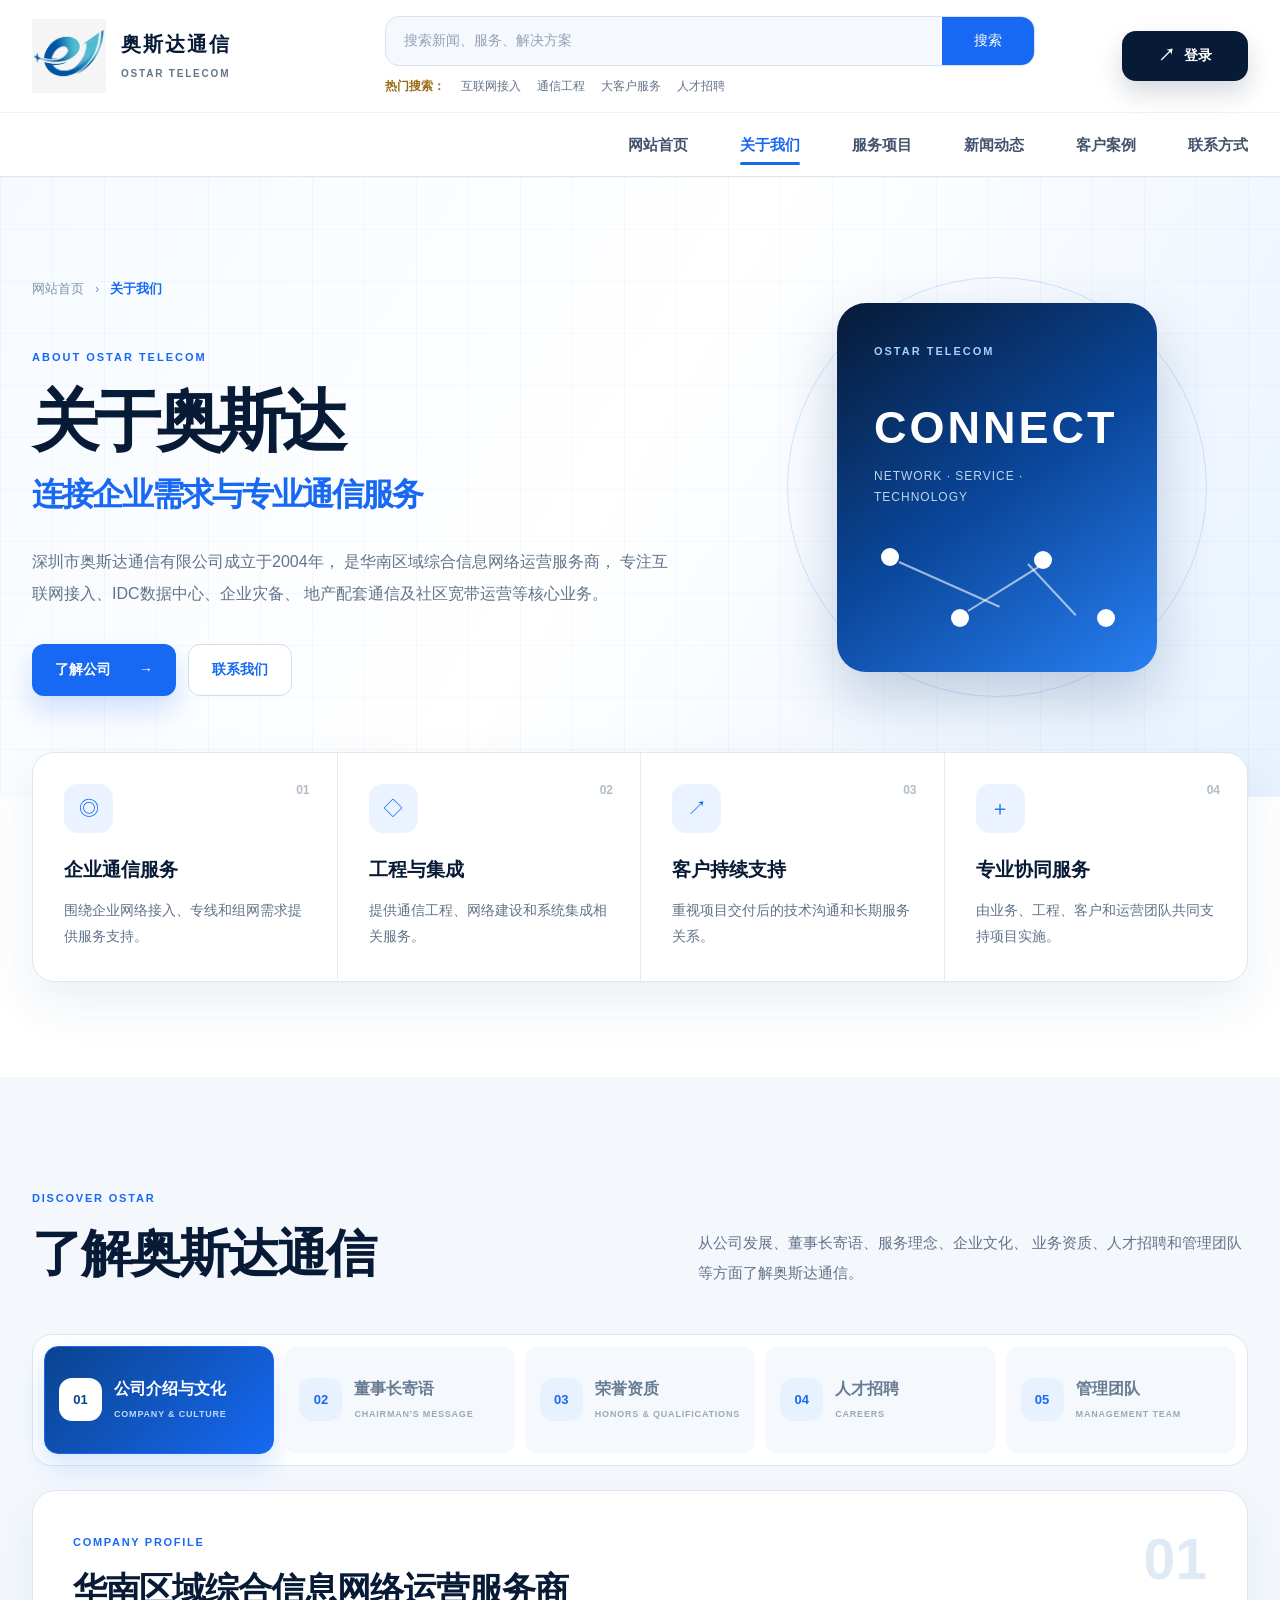
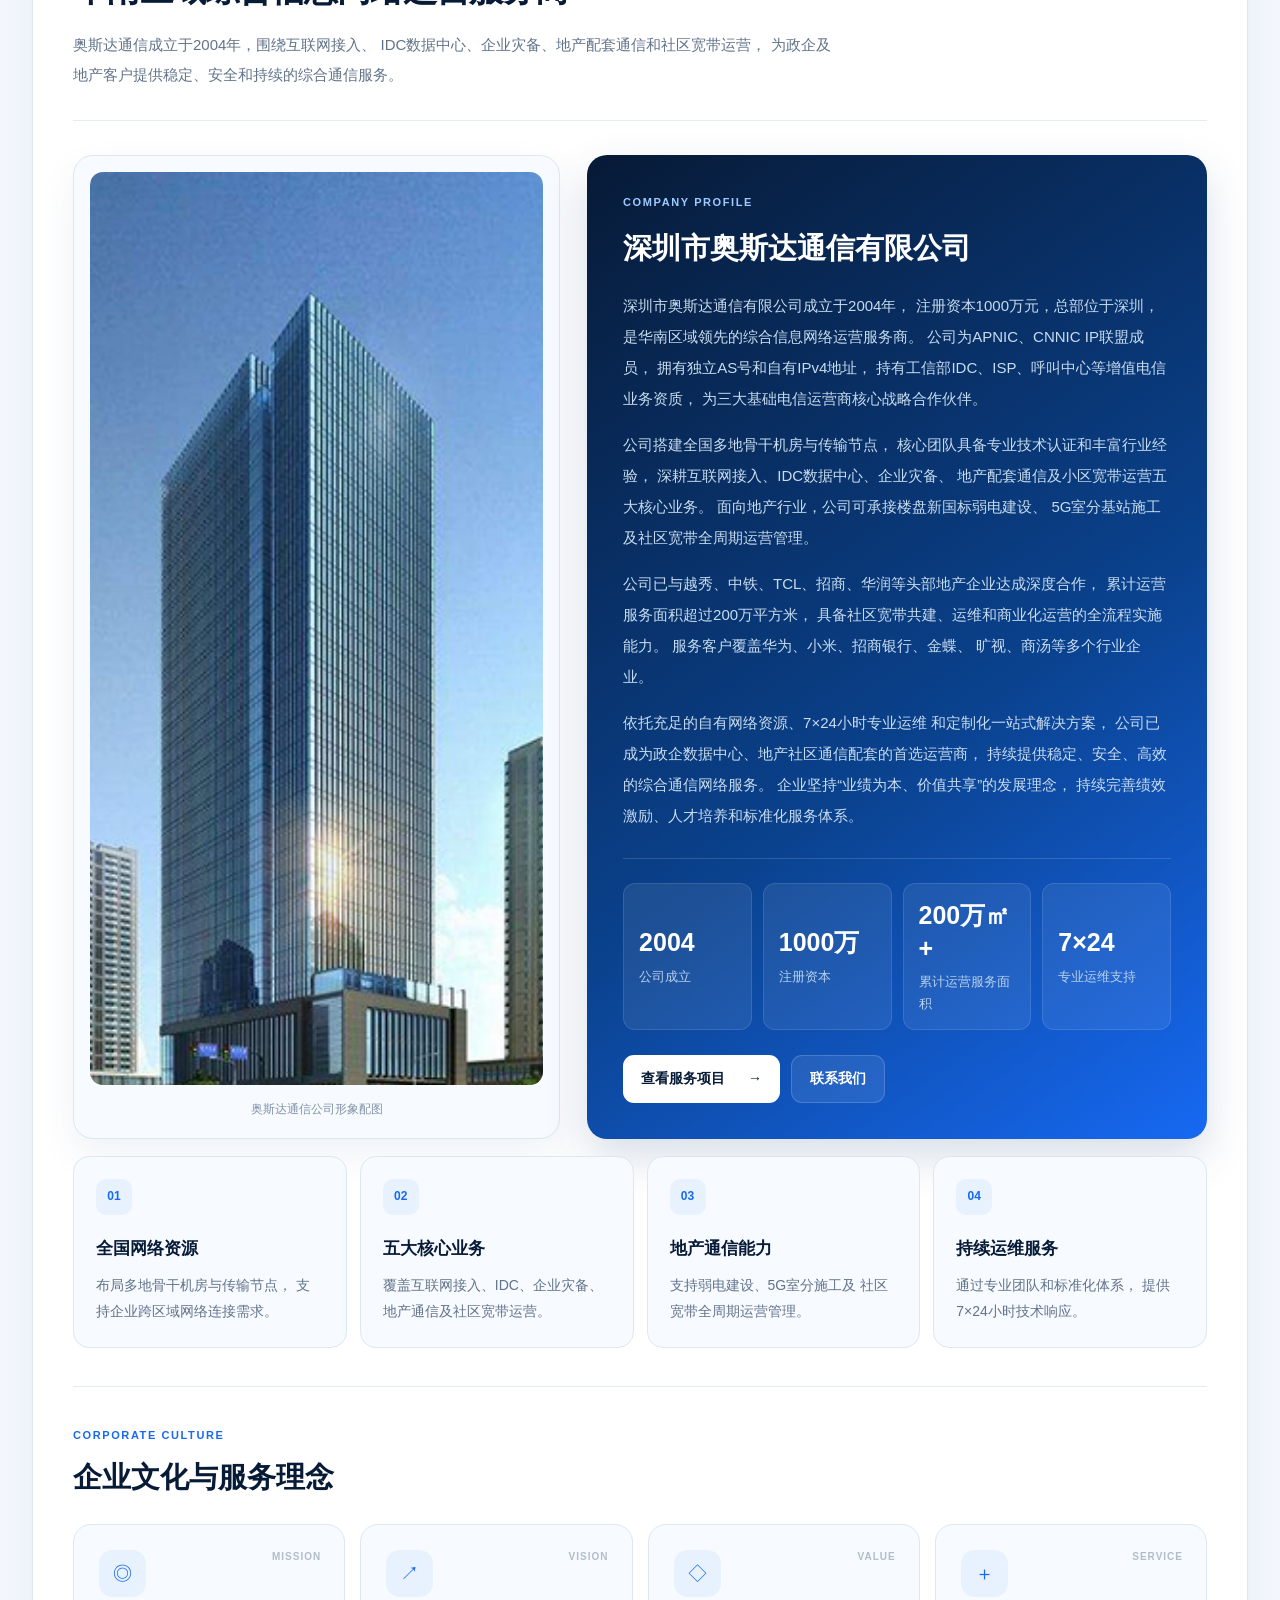
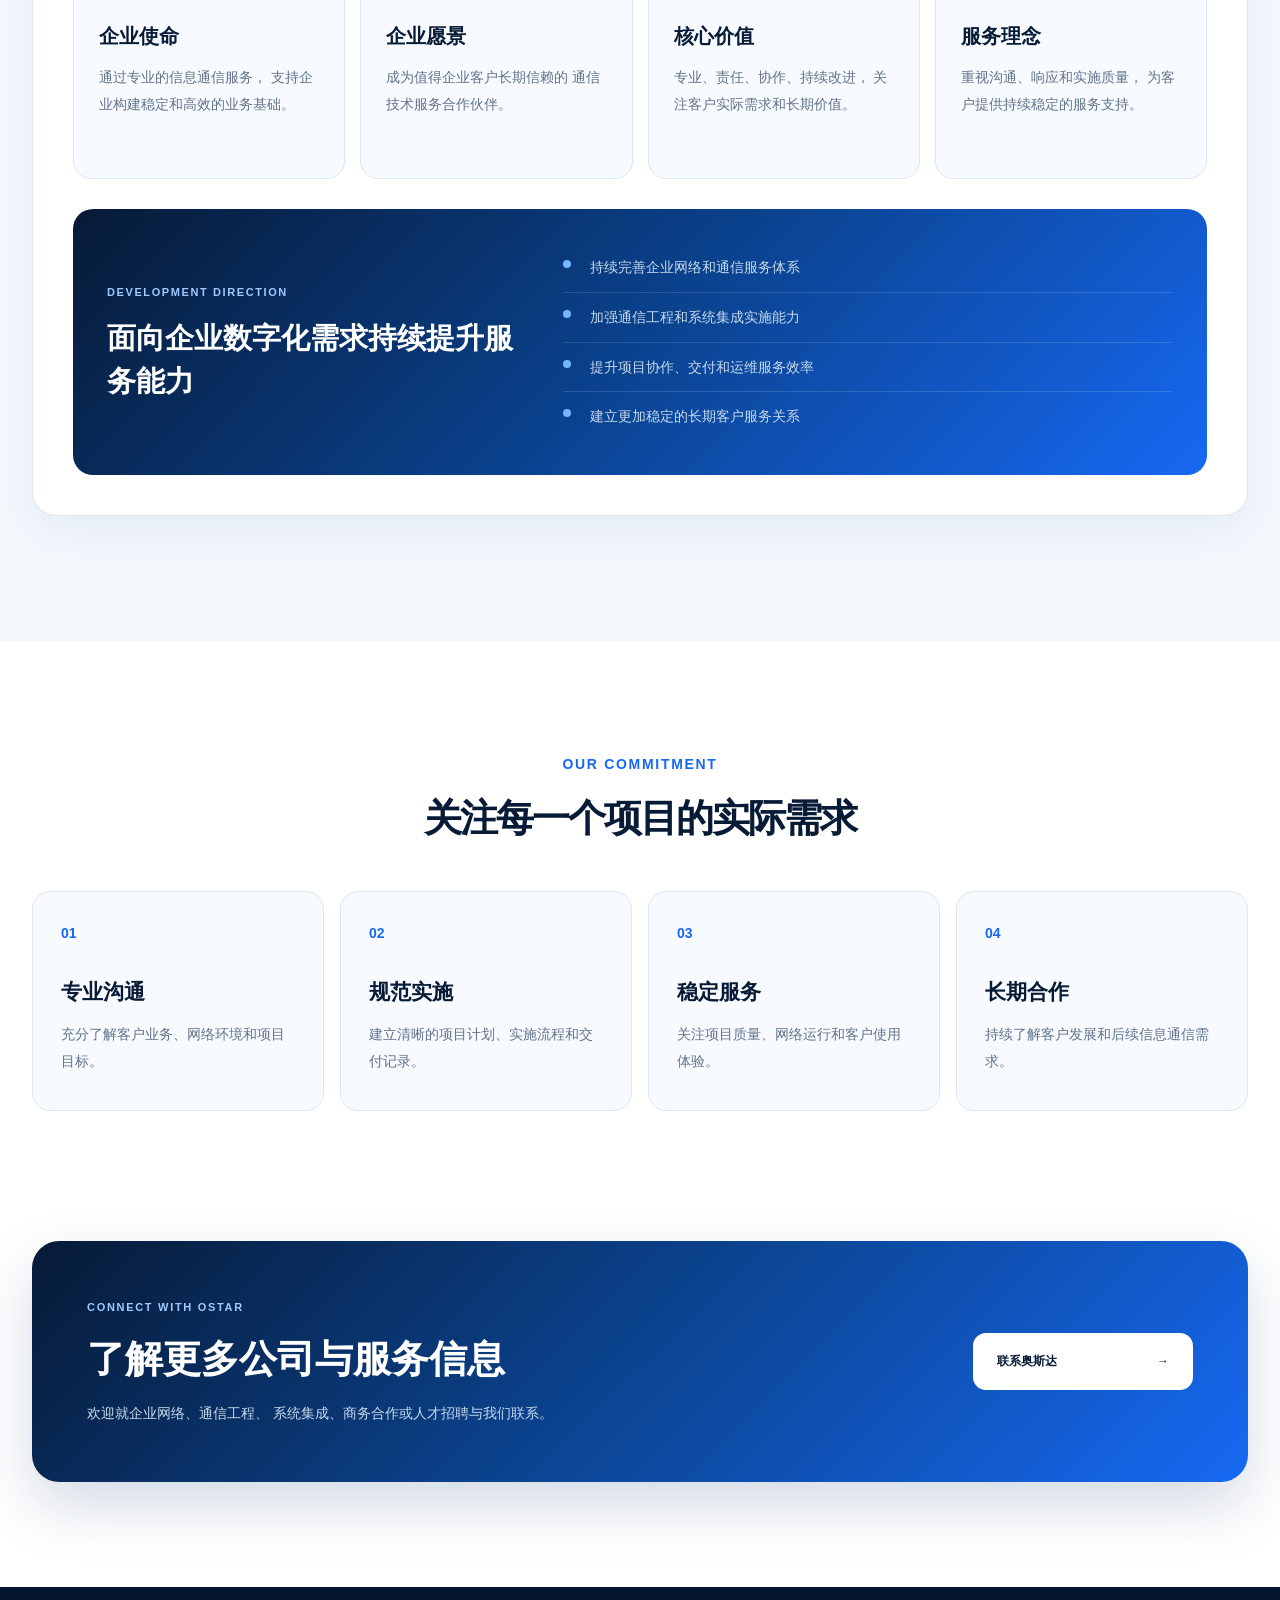
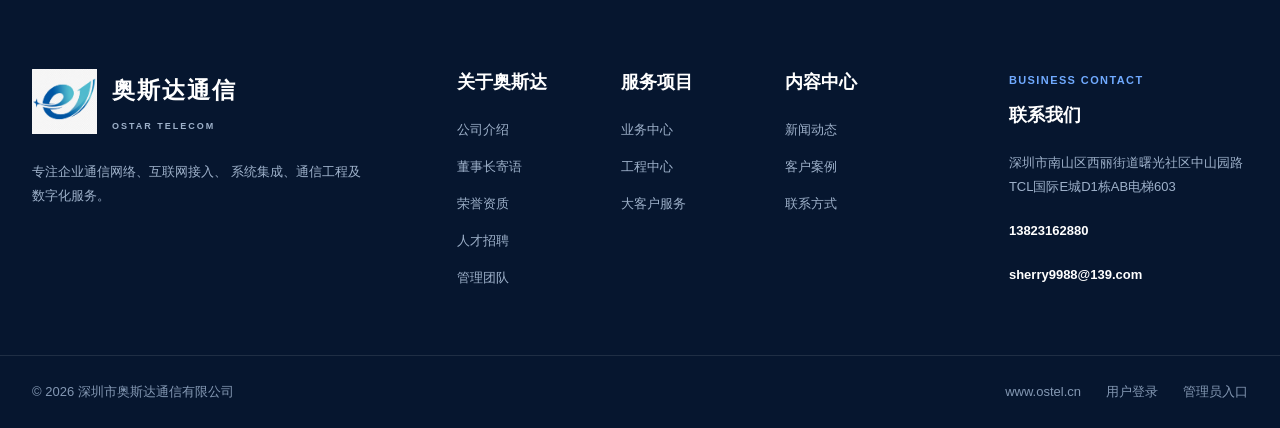
==== commit 1e8b8b31: "Add files via upload 更新" ====
--- a/about.html
+++ b/about.html
@@ -10,7 +10,7 @@
 
   <meta
     name="description"
-    content="了解深圳市奥斯达通信有限公司的公司介绍、董事长寄语、企业文化、业务资质和人才招聘信息"
+    content="了解深圳市奥斯达通信有限公司的公司介绍、董事长寄语、企业文化、业务资质、人才招聘和管理团队信息"
   >
 
   <title>关于我们｜奥斯达通信</title>
@@ -2083,6 +2083,264 @@
   }
 }
 
+  
+
+
+/* ========================================
+   关于我们五个栏目同排显示
+======================================== */
+
+@media (min-width: 1051px) {
+  body.about-page .about-tabs {
+    grid-template-columns:
+      repeat(5, minmax(0, 1fr)) !important;
+    gap: 10px !important;
+  }
+
+  body.about-page .about-tab-button {
+    min-width: 0 !important;
+    min-height: 108px !important;
+    padding: 19px 14px !important;
+    gap: 12px !important;
+  }
+
+  body.about-page .about-tab-button > span {
+    width: 43px !important;
+    height: 43px !important;
+    flex: 0 0 43px !important;
+  }
+
+  body.about-page .about-tab-button strong {
+    font-size: 16px !important;
+  }
+
+  body.about-page .about-tab-button small {
+    font-size: 9px !important;
+    letter-spacing: 0.8px !important;
+    white-space: normal !important;
+  }
+}
+
+
+/* ========================================
+   管理团队
+======================================== */
+
+.management-team-section {
+  margin-top: 30px;
+}
+
+.management-team-heading {
+  max-width: 760px;
+}
+
+.management-team-heading > span {
+  color: #1769f3;
+  font-size: 11px;
+  font-weight: 900;
+  letter-spacing: 1.8px;
+}
+
+.management-team-heading h4 {
+  margin: 14px 0 0;
+  color: #071a36;
+  font-size: 31px;
+  line-height: 1.42;
+}
+
+.management-team-heading p {
+  margin: 14px 0 0;
+  color: #65798f;
+  font-size: 14px;
+  line-height: 1.9;
+}
+
+.management-team-grid {
+  margin-top: 30px;
+  display: grid;
+  grid-template-columns:
+    repeat(2, minmax(0, 1fr));
+  gap: 24px;
+}
+
+.management-member-card {
+  min-height: 264px;
+  padding: 34px 36px;
+  display: grid;
+  grid-template-columns:
+    170px minmax(0, 1fr);
+  align-items: center;
+  gap: 30px;
+  background: #ffffff;
+  border: 1px solid #e1eaf3;
+  border-radius: 18px;
+  box-shadow:
+    0 14px 36px
+    rgba(37, 76, 122, 0.07);
+  transition:
+    transform 0.22s ease,
+    border-color 0.22s ease,
+    box-shadow 0.22s ease;
+}
+
+.management-member-card:hover {
+  transform: translateY(-4px);
+  border-color: #bfd6ee;
+  box-shadow:
+    0 20px 45px
+    rgba(37, 76, 122, 0.11);
+}
+
+.management-member-photo {
+  width: 166px;
+  height: 166px;
+  margin: 0;
+  padding: 7px;
+  overflow: hidden;
+  background: #ffffff;
+  border-radius: 50%;
+  box-shadow:
+    0 0 0 1px #d9e6f2,
+    0 15px 30px
+    rgba(36, 72, 112, 0.16);
+}
+
+.management-member-photo img {
+  width: 100%;
+  height: 100%;
+  display: block;
+  object-fit: cover;
+  border-radius: 50%;
+  background: #edf3f9;
+  transition: transform 0.25s ease;
+}
+
+.management-member-card:hover
+.management-member-photo img {
+  transform: scale(1.04);
+}
+
+/* 单独调整每张照片的裁剪位置 */
+.management-member-photo .team-photo-gong {
+  object-position: center 22%;
+}
+
+.management-member-photo .team-photo-song {
+  object-position: center 19%;
+}
+
+.management-member-photo .team-photo-huang {
+  object-position: center 22%;
+}
+
+.management-member-photo .team-photo-cheng {
+  object-position: center 20%;
+}
+
+.management-member-photo .team-photo-qin {
+  object-position: center 18%;
+}
+
+.management-member-photo .team-photo-chen {
+  object-position: center 16%;
+}
+
+.management-member-content {
+  min-width: 0;
+}
+
+.management-member-heading {
+  display: flex;
+  align-items: baseline;
+  flex-wrap: wrap;
+  gap: 10px 15px;
+}
+
+.management-member-heading h5 {
+  margin: 0;
+  color: #071a36;
+  font-size: 25px;
+  font-weight: 800;
+  line-height: 1.4;
+}
+
+.management-member-heading span {
+  color: #1769f3;
+  font-size: 15px;
+  font-weight: 800;
+  line-height: 1.55;
+}
+
+.management-member-content p {
+  margin: 18px 0 0;
+  color: #5e7288;
+  font-size: 14px;
+  line-height: 1.95;
+}
+
+
+/* ========================================
+   管理团队响应式
+======================================== */
+
+@media (max-width: 1200px) {
+  .management-member-card {
+    grid-template-columns:
+      145px minmax(0, 1fr);
+    padding: 30px;
+    gap: 25px;
+  }
+
+  .management-member-photo {
+    width: 142px;
+    height: 142px;
+  }
+}
+
+@media (max-width: 900px) {
+  .management-team-grid {
+    grid-template-columns: 1fr;
+  }
+
+  .management-member-card {
+    grid-template-columns:
+      165px minmax(0, 1fr);
+  }
+
+  .management-member-photo {
+    width: 160px;
+    height: 160px;
+  }
+}
+
+@media (max-width: 600px) {
+  .management-member-card {
+    min-height: 0;
+    padding: 27px 22px;
+    grid-template-columns: 1fr;
+    text-align: center;
+  }
+
+  .management-member-photo {
+    width: 170px;
+    height: 170px;
+    margin: 0 auto;
+  }
+
+  .management-member-heading {
+    justify-content: center;
+  }
+
+  .management-member-heading h5 {
+    font-size: 23px;
+  }
+
+  .management-member-content p {
+    font-size: 14px;
+    text-align: left;
+  }
+}
+
   </style>
 
 </head>
@@ -2427,7 +2685,7 @@
 
           <p>
             从公司发展、董事长寄语、服务理念、企业文化、
-            业务资质和人才建设等方面了解奥斯达通信。
+            业务资质、人才招聘和管理团队等方面了解奥斯达通信。
           </p>
 
         </div>
@@ -2508,6 +2766,24 @@
             <div>
               <strong>人才招聘</strong>
               <small>CAREERS</small>
+            </div>
+          </button>
+
+
+          <button
+            class="about-tab-button"
+            id="aboutTabTeam"
+            type="button"
+            role="tab"
+            aria-selected="false"
+            aria-controls="aboutPanelTeam"
+            data-about-tab="team"
+          >
+            <span>05</span>
+
+            <div>
+              <strong>管理团队</strong>
+              <small>MANAGEMENT TEAM</small>
             </div>
           </button>
 
@@ -4715,6 +4991,277 @@
 
 </section>
 
+
+        <!-- ==============================
+             管理团队
+        =============================== -->
+        <section
+          class="about-tab-panel"
+          id="aboutPanelTeam"
+          role="tabpanel"
+          aria-labelledby="aboutTabTeam"
+          data-about-panel="team"
+          hidden
+        >
+
+          <div class="about-panel-header">
+
+            <div>
+
+              <span class="about-panel-eyebrow">
+                MANAGEMENT TEAM
+              </span>
+
+              <h3>
+                管理团队
+              </h3>
+
+              <p>
+                由公司管理、商务、技术、财务与开发人员组成，
+                共同支持企业经营、客户服务和项目实施。
+              </p>
+
+            </div>
+
+            <div class="about-panel-number">
+              05
+            </div>
+
+          </div>
+
+
+          <section class="management-team-section">
+
+            <div class="management-team-heading">
+
+              <span>OUR LEADERSHIP</span>
+
+              <h4>
+                专业协作，稳定推进
+              </h4>
+
+              <p>
+                奥斯达通信管理团队围绕公司经营、商务合作、
+                技术交付、财务管理与数字化开发等工作协同配合。
+              </p>
+
+            </div>
+
+
+            <div class="management-team-grid">
+
+              <!-- 左一：董事长 -->
+              <article class="management-member-card">
+
+                <figure class="management-member-photo">
+
+                  <img
+                    class="team-photo-gong"
+                    src="images/team/team-gong-biyun.png"
+                    alt="深圳市奥斯达通信有限公司董事长龚碧云"
+                    loading="lazy"
+                  >
+
+                </figure>
+
+                <div class="management-member-content">
+
+                  <div class="management-member-heading">
+
+                    <h5>龚碧云</h5>
+
+                    <span>董事长</span>
+
+                  </div>
+
+                  <p>
+                    负责公司战略方向、经营管理与组织发展，
+                    推动综合通信业务和长期合作体系建设。
+                  </p>
+
+                </div>
+
+              </article>
+
+
+              <!-- 右一：商务总监 -->
+              <article class="management-member-card">
+
+                <figure class="management-member-photo">
+
+                  <img
+                    class="team-photo-song"
+                    src="images/team/team-song-ping.jpg"
+                    alt="深圳市奥斯达通信有限公司商务总监宋平"
+                    loading="lazy"
+                  >
+
+                </figure>
+
+                <div class="management-member-content">
+
+                  <div class="management-member-heading">
+
+                    <h5>宋平</h5>
+
+                    <span>商务总监</span>
+
+                  </div>
+
+                  <p>
+                    负责商务合作、重点客户沟通与项目协同，
+                    推动公司服务方案与市场需求有效衔接。
+                  </p>
+
+                </div>
+
+              </article>
+
+
+              <!-- 左二：技术总监 -->
+              <article class="management-member-card">
+
+                <figure class="management-member-photo">
+
+                  <img
+                    class="team-photo-huang"
+                    src="images/team/team-huang-yaohui.png"
+                    alt="深圳市奥斯达通信有限公司技术总监黄遥辉"
+                    loading="lazy"
+                  >
+
+                </figure>
+
+                <div class="management-member-content">
+
+                  <div class="management-member-heading">
+
+                    <h5>黄遥辉</h5>
+
+                    <span>技术总监</span>
+
+                  </div>
+
+                  <p>
+                    负责技术体系、网络架构、工程实施与运维质量，
+                    保障项目安全、稳定和规范交付。
+                  </p>
+
+                </div>
+
+              </article>
+
+
+              <!-- 右二：财务总监 -->
+              <article class="management-member-card">
+
+                <figure class="management-member-photo">
+
+                  <img
+                    class="team-photo-cheng"
+                    src="images/team/team-cheng-lifang.jpg"
+                    alt="深圳市奥斯达通信有限公司财务总监成立芳"
+                    loading="lazy"
+                  >
+
+                </figure>
+
+                <div class="management-member-content">
+
+                  <div class="management-member-heading">
+
+                    <h5>成立芳</h5>
+
+                    <span>财务总监</span>
+
+                  </div>
+
+                  <p>
+                    负责财务管理、预算控制与经营分析，
+                    为公司规范运营和业务决策提供支持。
+                  </p>
+
+                </div>
+
+              </article>
+
+
+              <!-- 左三：商务助理 -->
+              <article class="management-member-card">
+
+                <figure class="management-member-photo">
+
+                  <img
+                    class="team-photo-qin"
+                    src="images/team/team-qin-bin.jpg"
+                    alt="深圳市奥斯达通信有限公司商务助理覃彬"
+                    loading="lazy"
+                  >
+
+                </figure>
+
+                <div class="management-member-content">
+
+                  <div class="management-member-heading">
+
+                    <h5>覃彬</h5>
+
+                    <span>商务助理</span>
+
+                  </div>
+
+                  <p>
+                    协助客户沟通、商务资料、项目跟进及跨部门协调，
+                    保障业务流程顺畅推进。
+                  </p>
+
+                </div>
+
+              </article>
+
+
+              <!-- 右三：ai系统研究部技术人员 -->
+              <article class="management-member-card">
+
+                <figure class="management-member-photo">
+
+                  <img
+                    class="team-photo-chen"
+                    src="images/team/team-chen-yitong.jpg"
+                    alt="深圳市奥斯达通信有限公司ai系统研究部천이퉁"
+                    loading="lazy"
+                  >
+
+                </figure>
+
+                <div class="management-member-content">
+
+                  <div class="management-member-heading">
+
+                    <h5>천이퉁</h5>
+
+                    <span>ai系统研究部</span>
+
+                  </div>
+
+                  <p>
+                      具备韩国留学及跨文化项目实践经验，曾在韩国获得国家级奖项
+                      并参与专利成果的研发与项目实施。现负责公司官方网站、
+                      内部数字化工具及相关业务系统的开发、维护与持续优化，
+                      协助推进内容管理、业务流程数字化及项目技术支持，
+                      具备良好的技术执行能力、项目协作能力和创新意识。
+                  </p>
+
+                </div>
+
+              </article>
+
+            </div>
+
+          </section>
+
+        </section>
+
       </div>
 
     </section>
@@ -4846,6 +5393,7 @@
           <a href="about.html#chairman">董事长寄语</a>
           <a href="about.html#honors">荣誉资质</a>
           <a href="about.html#careers">人才招聘</a>
+          <a href="about.html#team">管理团队</a>
         </div>
 
         <div>
--- a/css/about.css
+++ b/css/about.css
@@ -3252,3 +3252,259 @@
   }
 }
 
+
+/* ========================================
+   关于我们五个栏目同排显示
+======================================== */
+
+@media (min-width: 1051px) {
+  body.about-page .about-tabs {
+    grid-template-columns:
+      repeat(5, minmax(0, 1fr)) !important;
+    gap: 10px !important;
+  }
+
+  body.about-page .about-tab-button {
+    min-width: 0 !important;
+    min-height: 108px !important;
+    padding: 19px 14px !important;
+    gap: 12px !important;
+  }
+
+  body.about-page .about-tab-button > span {
+    width: 43px !important;
+    height: 43px !important;
+    flex: 0 0 43px !important;
+  }
+
+  body.about-page .about-tab-button strong {
+    font-size: 16px !important;
+  }
+
+  body.about-page .about-tab-button small {
+    font-size: 9px !important;
+    letter-spacing: 0.8px !important;
+    white-space: normal !important;
+  }
+}
+
+
+/* ========================================
+   管理团队
+======================================== */
+
+.management-team-section {
+  margin-top: 30px;
+}
+
+.management-team-heading {
+  max-width: 760px;
+}
+
+.management-team-heading > span {
+  color: #1769f3;
+  font-size: 11px;
+  font-weight: 900;
+  letter-spacing: 1.8px;
+}
+
+.management-team-heading h4 {
+  margin: 14px 0 0;
+  color: #071a36;
+  font-size: 31px;
+  line-height: 1.42;
+}
+
+.management-team-heading p {
+  margin: 14px 0 0;
+  color: #65798f;
+  font-size: 14px;
+  line-height: 1.9;
+}
+
+.management-team-grid {
+  margin-top: 30px;
+  display: grid;
+  grid-template-columns:
+    repeat(2, minmax(0, 1fr));
+  gap: 24px;
+}
+
+.management-member-card {
+  min-height: 264px;
+  padding: 34px 36px;
+  display: grid;
+  grid-template-columns:
+    170px minmax(0, 1fr);
+  align-items: center;
+  gap: 30px;
+  background: #ffffff;
+  border: 1px solid #e1eaf3;
+  border-radius: 18px;
+  box-shadow:
+    0 14px 36px
+    rgba(37, 76, 122, 0.07);
+  transition:
+    transform 0.22s ease,
+    border-color 0.22s ease,
+    box-shadow 0.22s ease;
+}
+
+.management-member-card:hover {
+  transform: translateY(-4px);
+  border-color: #bfd6ee;
+  box-shadow:
+    0 20px 45px
+    rgba(37, 76, 122, 0.11);
+}
+
+.management-member-photo {
+  width: 166px;
+  height: 166px;
+  margin: 0;
+  padding: 7px;
+  overflow: hidden;
+  background: #ffffff;
+  border-radius: 50%;
+  box-shadow:
+    0 0 0 1px #d9e6f2,
+    0 15px 30px
+    rgba(36, 72, 112, 0.16);
+}
+
+.management-member-photo img {
+  width: 100%;
+  height: 100%;
+  display: block;
+  object-fit: cover;
+  border-radius: 50%;
+  background: #edf3f9;
+  transition: transform 0.25s ease;
+}
+
+.management-member-card:hover
+.management-member-photo img {
+  transform: scale(1.04);
+}
+
+/* 单独调整每张照片的裁剪位置 */
+.management-member-photo .team-photo-gong {
+  object-position: center 22%;
+}
+
+.management-member-photo .team-photo-song {
+  object-position: center 19%;
+}
+
+.management-member-photo .team-photo-huang {
+  object-position: center 22%;
+}
+
+.management-member-photo .team-photo-cheng {
+  object-position: center 20%;
+}
+
+.management-member-photo .team-photo-qin {
+  object-position: center 18%;
+}
+
+.management-member-photo .team-photo-chen {
+  object-position: center 16%;
+}
+
+.management-member-content {
+  min-width: 0;
+}
+
+.management-member-heading {
+  display: flex;
+  align-items: baseline;
+  flex-wrap: wrap;
+  gap: 10px 15px;
+}
+
+.management-member-heading h5 {
+  margin: 0;
+  color: #071a36;
+  font-size: 25px;
+  font-weight: 800;
+  line-height: 1.4;
+}
+
+.management-member-heading span {
+  color: #1769f3;
+  font-size: 15px;
+  font-weight: 800;
+  line-height: 1.55;
+}
+
+.management-member-content p {
+  margin: 18px 0 0;
+  color: #5e7288;
+  font-size: 14px;
+  line-height: 1.95;
+}
+
+
+/* ========================================
+   管理团队响应式
+======================================== */
+
+@media (max-width: 1200px) {
+  .management-member-card {
+    grid-template-columns:
+      145px minmax(0, 1fr);
+    padding: 30px;
+    gap: 25px;
+  }
+
+  .management-member-photo {
+    width: 142px;
+    height: 142px;
+  }
+}
+
+@media (max-width: 900px) {
+  .management-team-grid {
+    grid-template-columns: 1fr;
+  }
+
+  .management-member-card {
+    grid-template-columns:
+      165px minmax(0, 1fr);
+  }
+
+  .management-member-photo {
+    width: 160px;
+    height: 160px;
+  }
+}
+
+@media (max-width: 600px) {
+  .management-member-card {
+    min-height: 0;
+    padding: 27px 22px;
+    grid-template-columns: 1fr;
+    text-align: center;
+  }
+
+  .management-member-photo {
+    width: 170px;
+    height: 170px;
+    margin: 0 auto;
+  }
+
+  .management-member-heading {
+    justify-content: center;
+  }
+
+  .management-member-heading h5 {
+    font-size: 23px;
+  }
+
+  .management-member-content p {
+    font-size: 14px;
+    text-align: left;
+  }
+}
+
